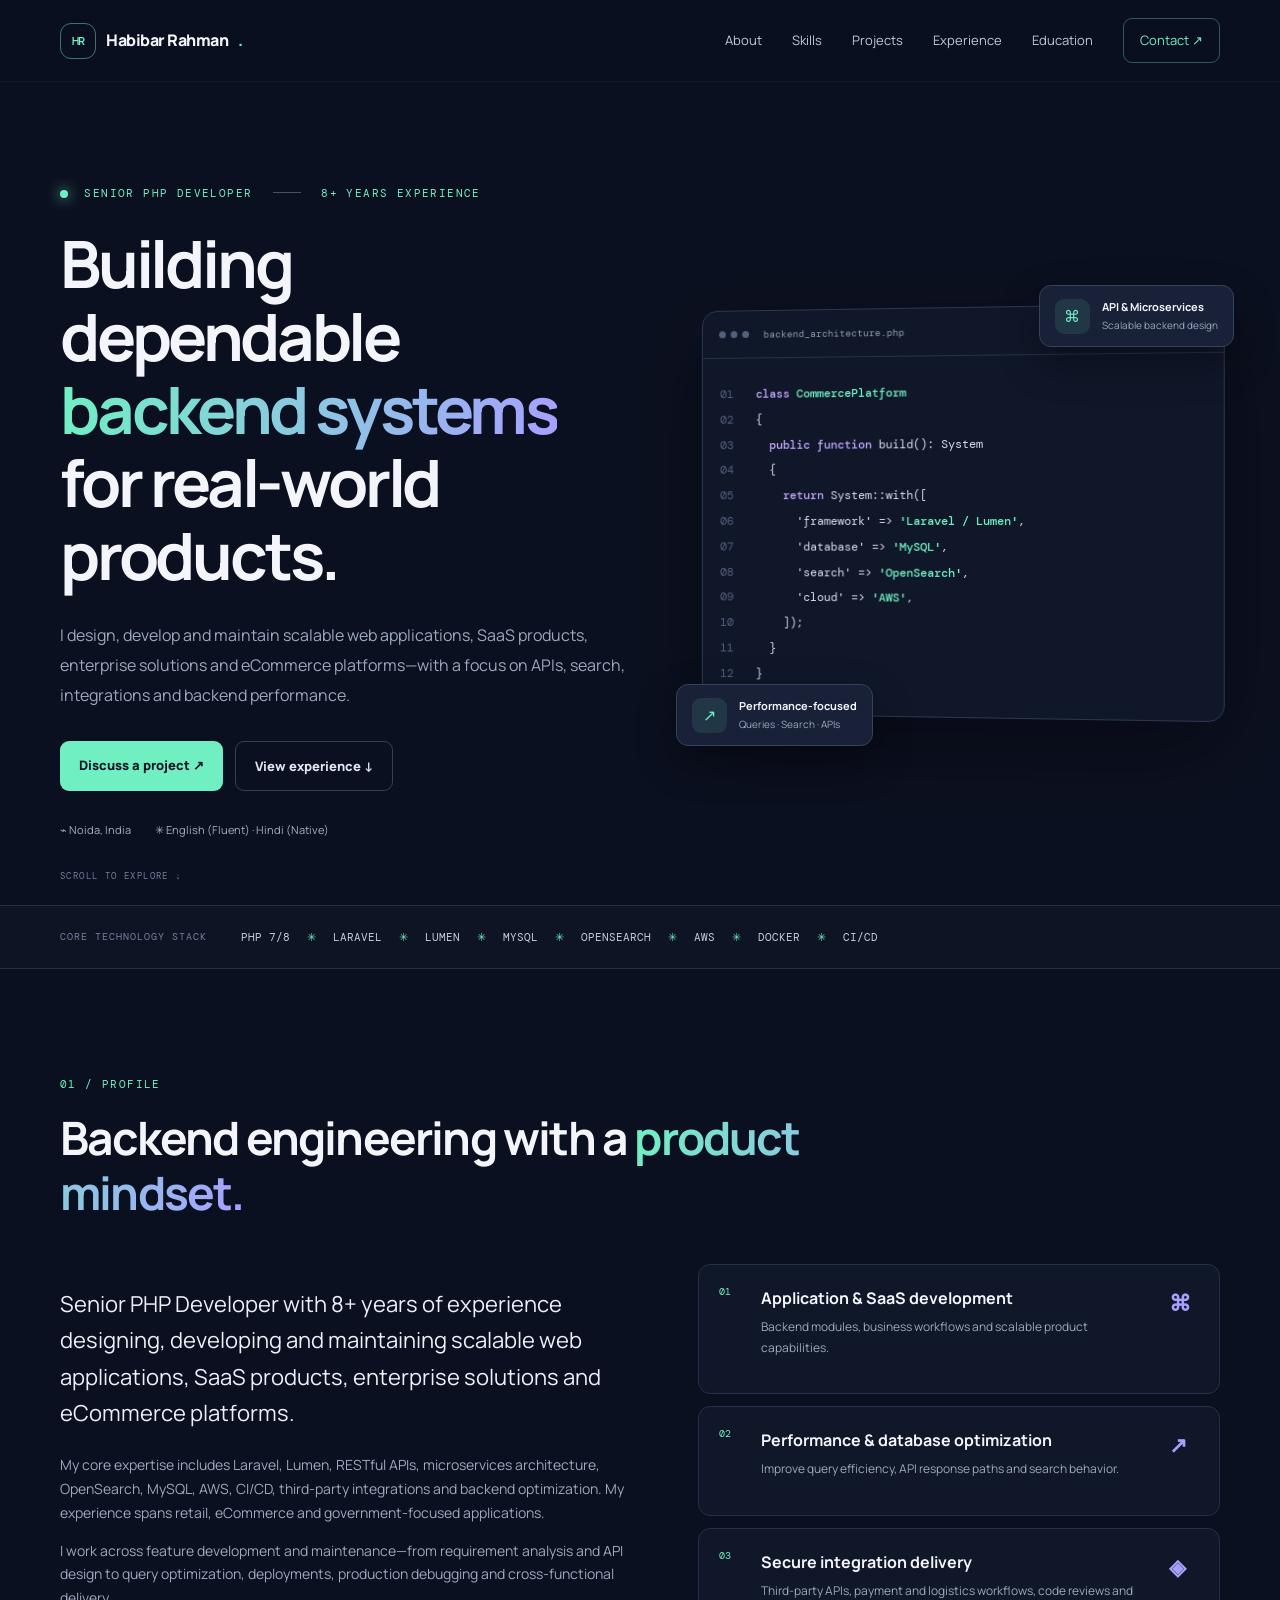
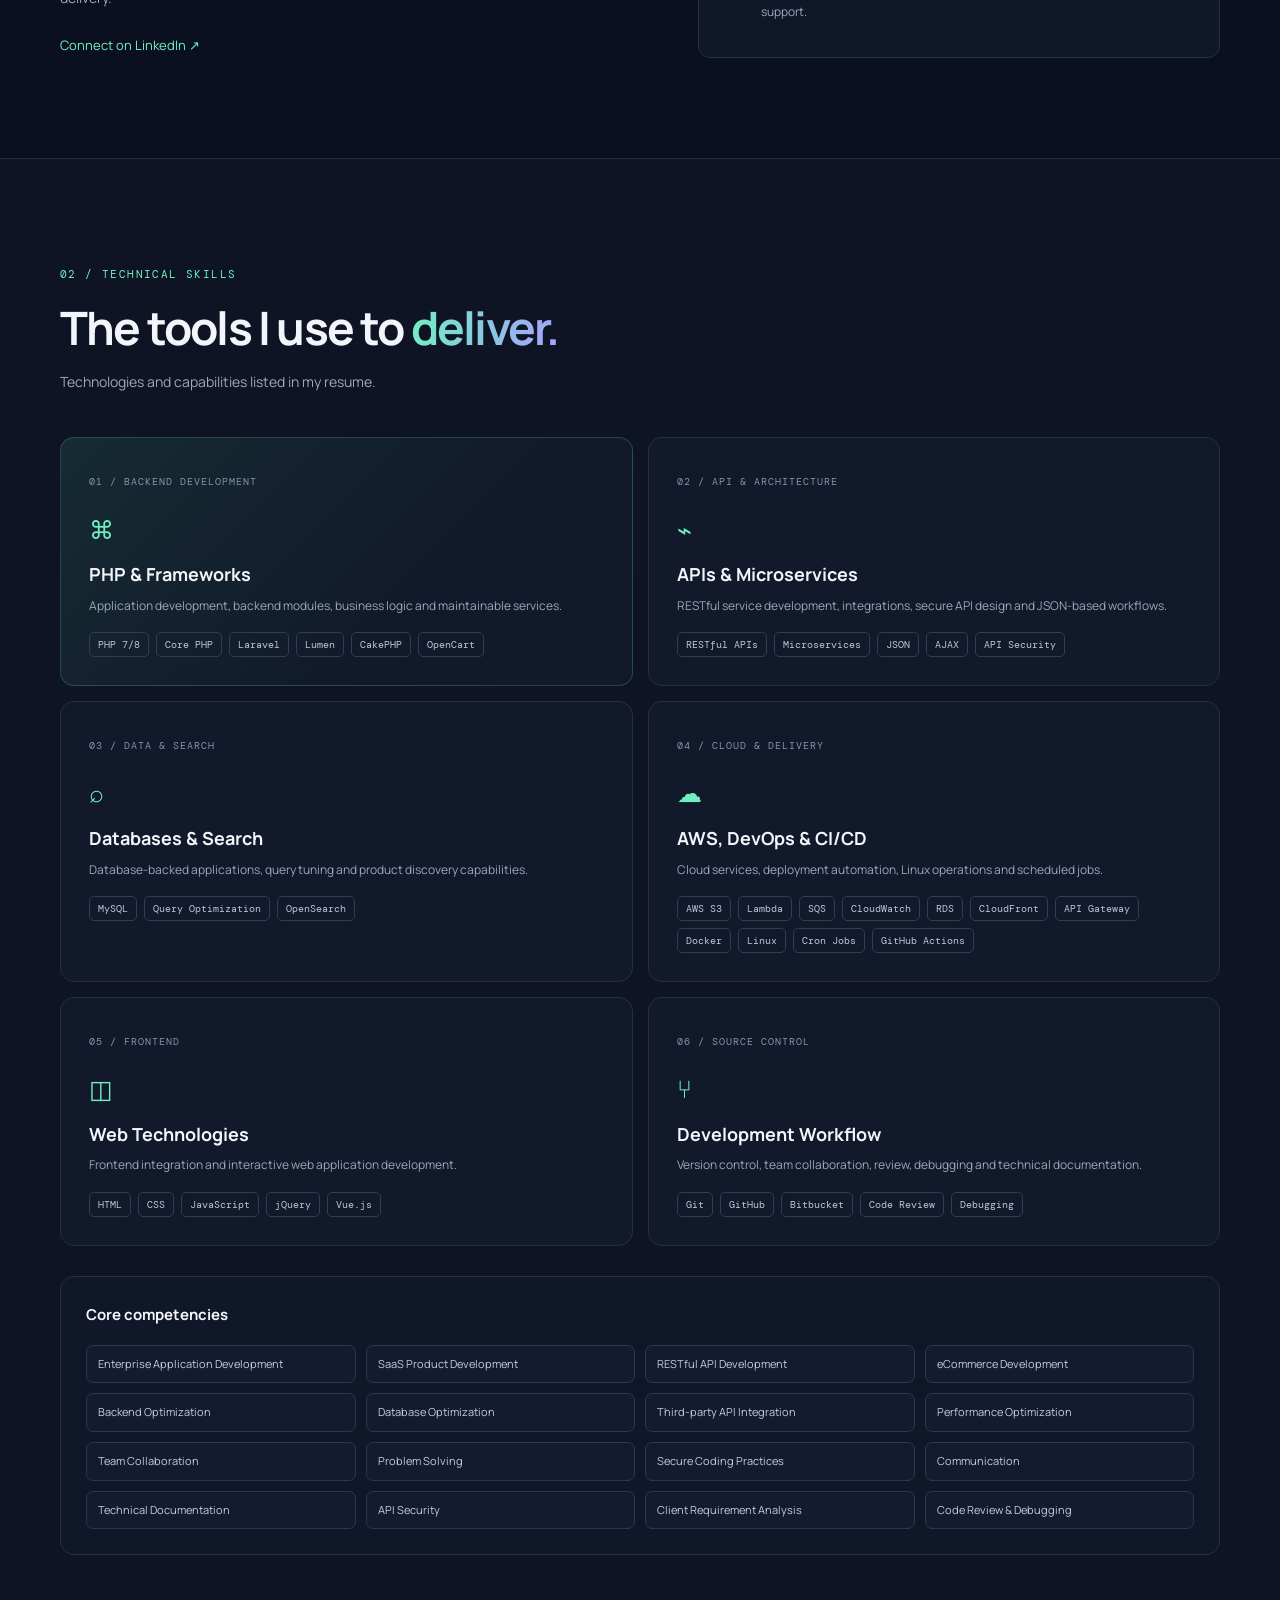
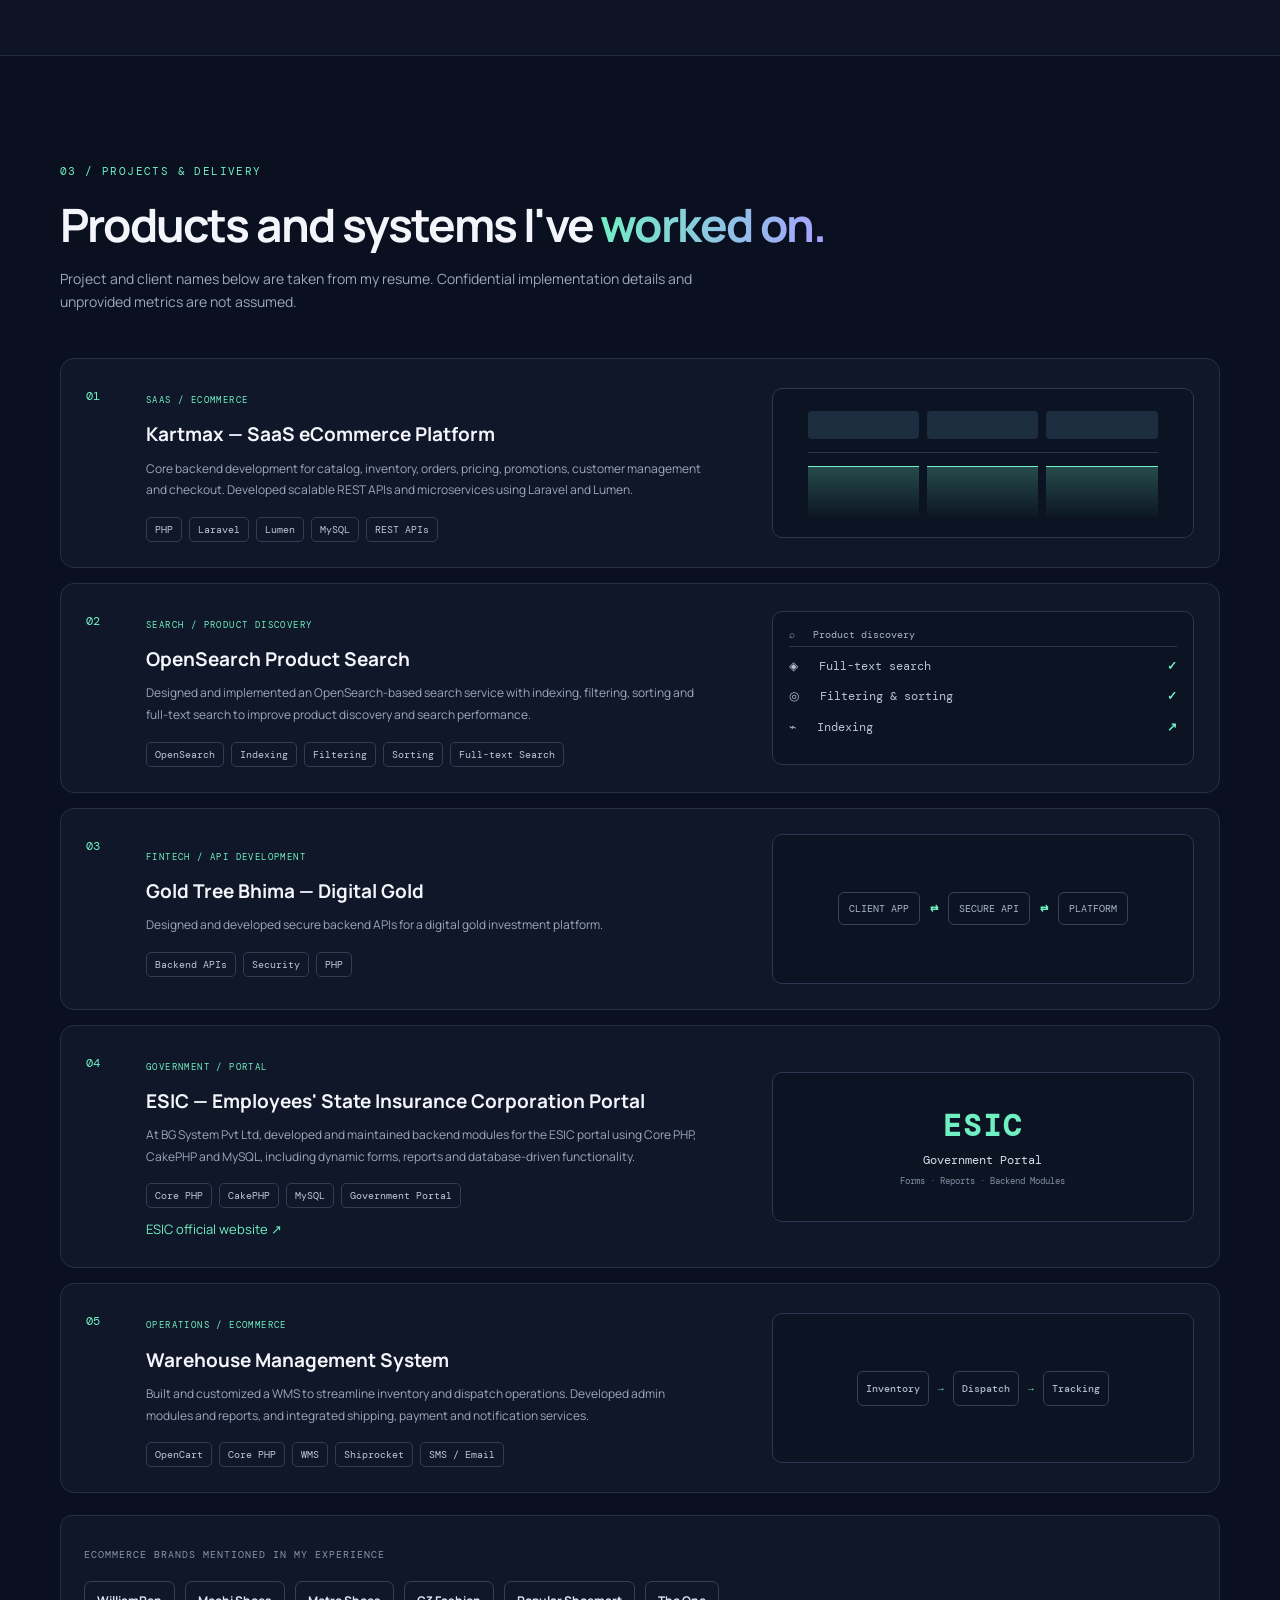
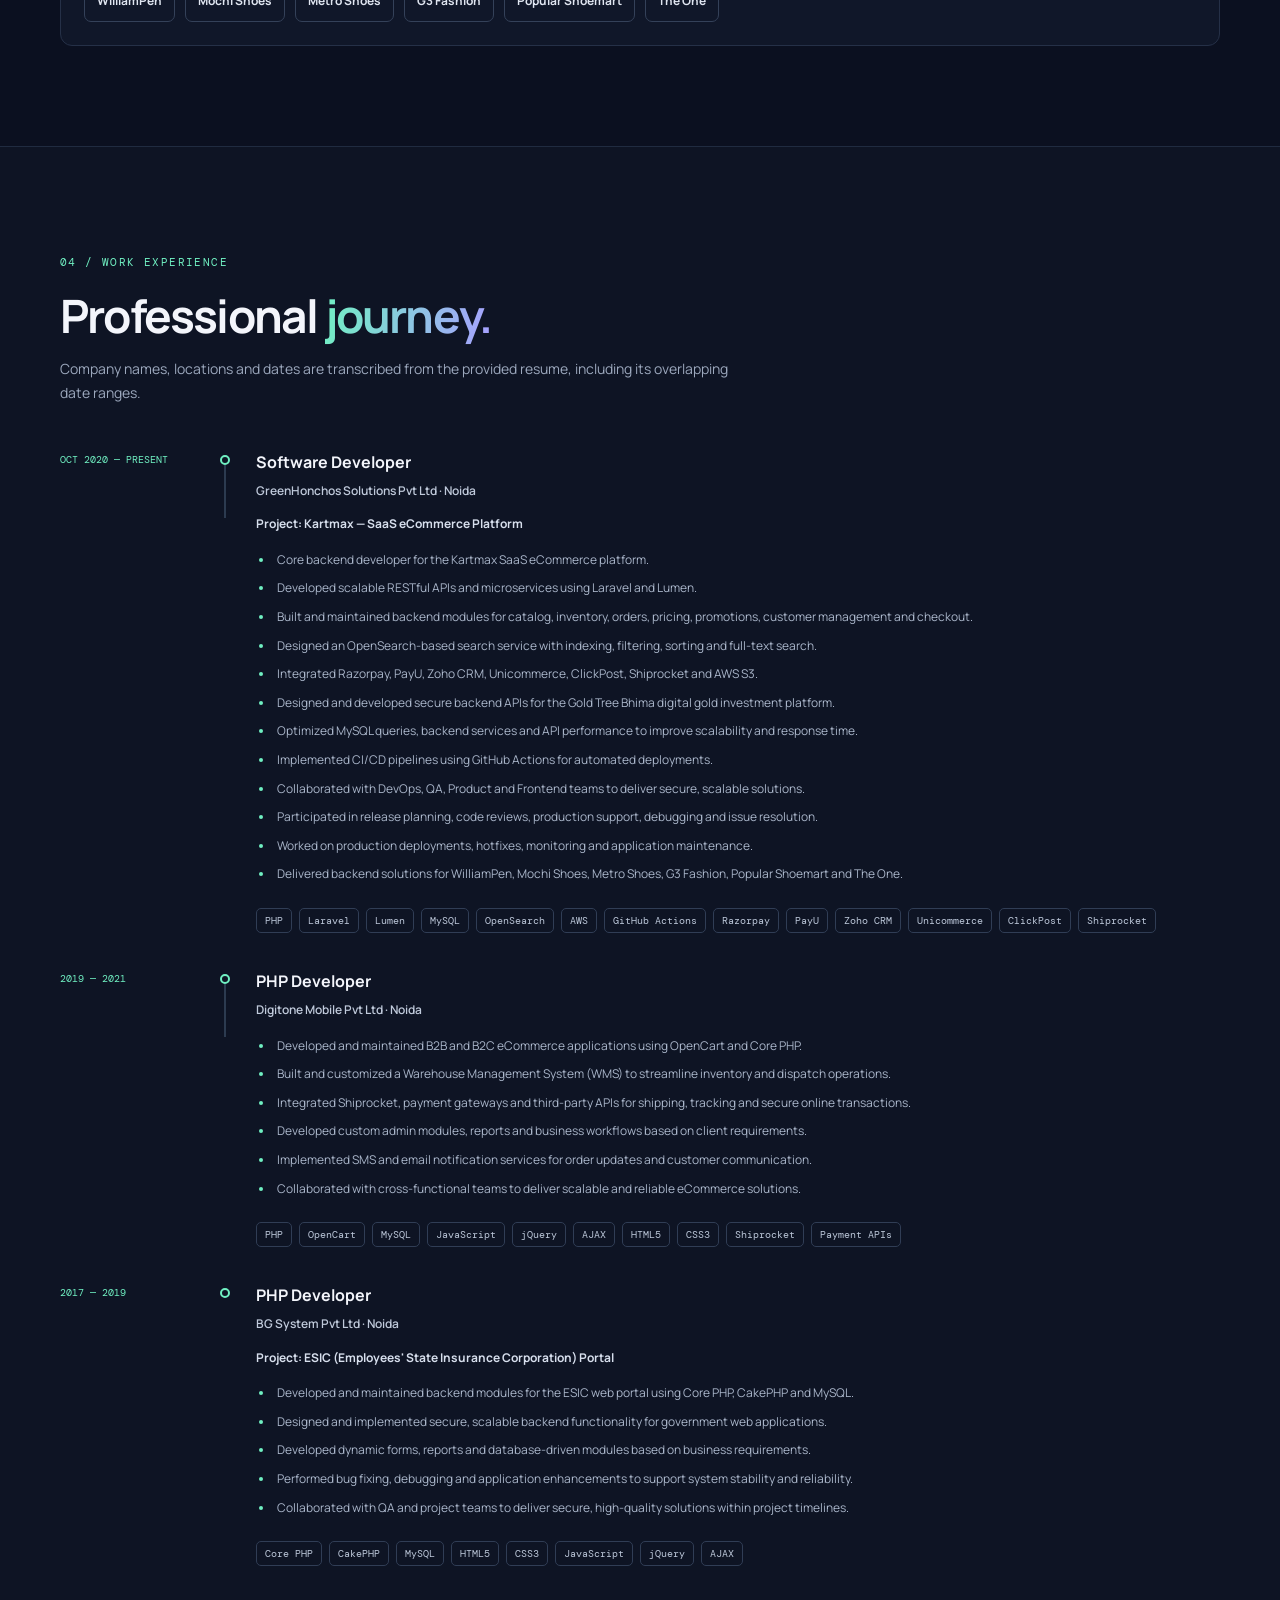
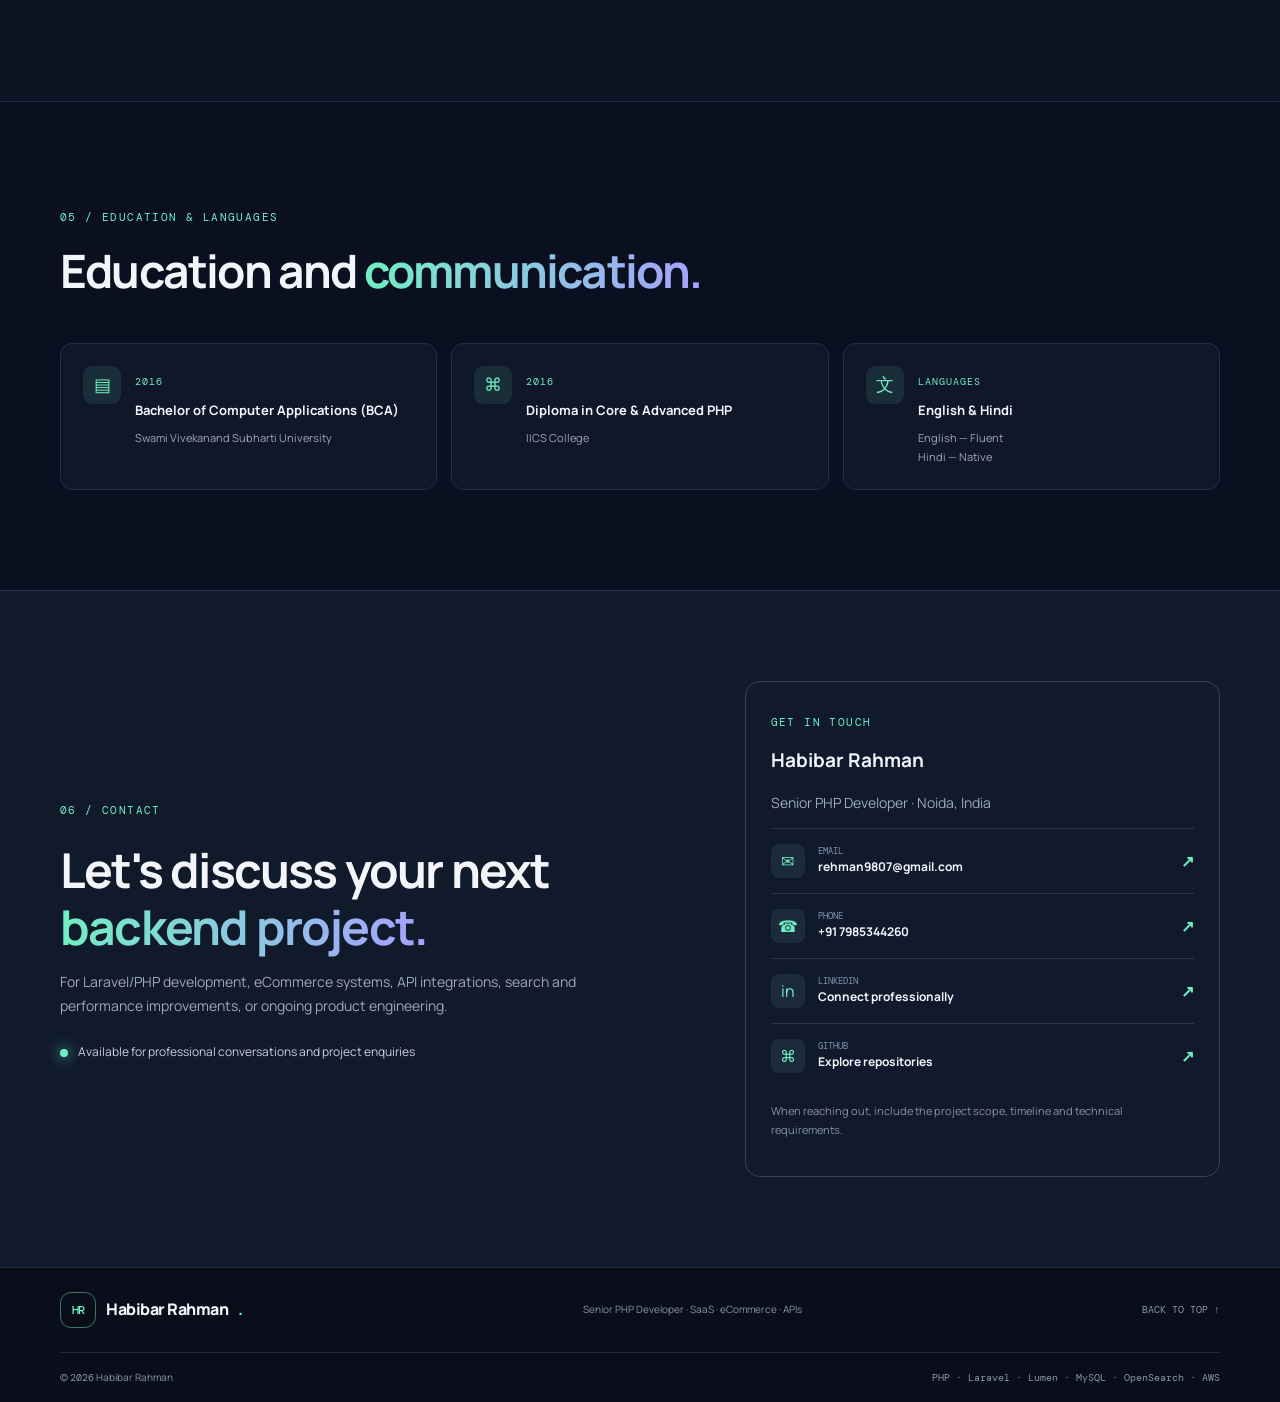
==== index.html @ 7f218bfb "Fix contact navigation anchor in portfolio" ====
<!doctype html>
<html lang="en">
<head>
  <meta charset="utf-8">
  <meta name="viewport" content="width=device-width, initial-scale=1">
  <meta name="theme-color" content="#0b1020">
  <meta name="description" content="Habibar Rahman — Senior PHP Developer with 8+ years of experience in Laravel, Lumen, SaaS, eCommerce, OpenSearch, AWS and enterprise applications.">
  <meta property="og:title" content="Habibar Rahman | Senior PHP Developer">
  <meta property="og:description" content="8+ years building SaaS, eCommerce platforms, government portals, APIs and backend systems.">
  <title>Habibar Rahman | Senior PHP Developer</title>
  <link rel="preconnect" href="https://fonts.googleapis.com">
  <link rel="preconnect" href="https://fonts.gstatic.com" crossorigin>
  <link href="https://fonts.googleapis.com/css2?family=DM+Mono:wght@400;500&family=Manrope:wght@400;500;600;700;800&display=swap" rel="stylesheet">
  <link rel="stylesheet" href="style.css">
  <script defer src="script.js"></script>
</head>
<body>
<header class="header">
  <a class="brand" href="#home"><span class="brand-icon">HR</span> Habibar Rahman<span class="accent">.</span></a>
  <button class="menu-toggle" aria-label="Toggle navigation" aria-expanded="false"><span></span><span></span></button>
  <nav class="nav" aria-label="Main navigation">
    <a href="#about">About</a><a href="#expertise">Skills</a><a href="#projects">Projects</a><a href="#experience">Experience</a><a href="#education">Education</a><a class="nav-cta" href="#contact">Contact ↗</a>
  </nav>
</header>
<main>
<section class="hero wrap" id="home">
  <div class="hero-copy">
    <div class="eyebrow"><span class="status"></span> SENIOR PHP DEVELOPER <i></i> 8+ YEARS EXPERIENCE</div>
    <h1>Building dependable <span class="gradient">backend systems</span> for real-world products.</h1>
    <p class="hero-lead">I design, develop and maintain scalable web applications, SaaS products, enterprise solutions and eCommerce platforms—with a focus on APIs, search, integrations and backend performance.</p>
    <div class="actions"><a class="button primary" href="#contact">Discuss a project ↗</a><a class="button secondary" href="#experience">View experience ↓</a></div>
    <div class="hero-meta"><span>⌁ Noida, India</span><span>✳ English (Fluent) · Hindi (Native)</span></div>
  </div>
  <div class="hero-art">
    <div class="code-window"><div class="window-head"><span class="dots"><i></i><i></i><i></i></span><span>backend_architecture.php</span><small>● PRODUCTION-MINDED</small></div>
      <div class="code"><p><em>01</em> <b>class</b> <strong>CommercePlatform</strong></p><p><em>02</em> {</p><p><em>03</em> &nbsp; <b>public function</b> build(): System</p><p><em>04</em> &nbsp; {</p><p><em>05</em> &nbsp; &nbsp; <b>return</b> System::with([</p><p><em>06</em> &nbsp; &nbsp; &nbsp; 'framework' =&gt; <strong>'Laravel / Lumen'</strong>,</p><p><em>07</em> &nbsp; &nbsp; &nbsp; 'database' =&gt; <strong>'MySQL'</strong>,</p><p><em>08</em> &nbsp; &nbsp; &nbsp; 'search' =&gt; <strong>'OpenSearch'</strong>,</p><p><em>09</em> &nbsp; &nbsp; &nbsp; 'cloud' =&gt; <strong>'AWS'</strong>,</p><p><em>10</em> &nbsp; &nbsp; ]);</p><p><em>11</em> &nbsp; }</p><p><em>12</em> }</p></div>
    </div>
    <div class="float-card float-top"><span>⌘</span><div><b>API & Microservices</b><small>Scalable backend design</small></div></div>
    <div class="float-card float-bottom"><span>↗</span><div><b>Performance-focused</b><small>Queries · Search · APIs</small></div></div>
  </div>
  <div class="scroll-note">SCROLL TO EXPLORE ↓</div>
</section>
<div class="tech-strip"><div class="wrap strip-inner"><small>CORE TECHNOLOGY STACK</small><div>PHP 7/8 <i>✳</i> LARAVEL <i>✳</i> LUMEN <i>✳</i> MYSQL <i>✳</i> OPENSEARCH <i>✳</i> AWS <i>✳</i> DOCKER <i>✳</i> CI/CD</div></div></div>

<section class="wrap section" id="about">
  <div class="section-title"><small>01 / PROFILE</small><h2>Backend engineering with a <span class="gradient">product mindset.</span></h2></div>
  <div class="about-grid">
    <div>
      <p class="large">Senior PHP Developer with 8+ years of experience designing, developing and maintaining scalable web applications, SaaS products, enterprise solutions and eCommerce platforms.</p>
      <p>My core expertise includes Laravel, Lumen, RESTful APIs, microservices architecture, OpenSearch, MySQL, AWS, CI/CD, third-party integrations and backend optimization. My experience spans retail, eCommerce and government-focused applications.</p>
      <p>I work across feature development and maintenance—from requirement analysis and API design to query optimization, deployments, production debugging and cross-functional delivery.</p>
      <a class="text-link" href="https://www.linkedin.com/in/habibar-rahman-60a43912a/" target="_blank" rel="noreferrer">Connect on LinkedIn ↗</a>
    </div>
    <div class="principles">
      <article><small>01</small><div><h3>Application & SaaS development</h3><p>Backend modules, business workflows and scalable product capabilities.</p></div><b>⌘</b></article>
      <article><small>02</small><div><h3>Performance & database optimization</h3><p>Improve query efficiency, API response paths and search behavior.</p></div><b>↗</b></article>
      <article><small>03</small><div><h3>Secure integration delivery</h3><p>Third-party APIs, payment and logistics workflows, code reviews and support.</p></div><b>◈</b></article>
    </div>
  </div>
</section>

<section class="section muted" id="expertise"><div class="wrap">
  <div class="section-title"><small>02 / TECHNICAL SKILLS</small><h2>The tools I use to <span class="gradient">deliver.</span></h2><p>Technologies and capabilities listed in my resume.</p></div>
  <div class="cards">
    <article class="skill-card featured"><small>01 / BACKEND DEVELOPMENT</small><div class="card-icon">⌘</div><h3>PHP & Frameworks</h3><p>Application development, backend modules, business logic and maintainable services.</p><div class="tags"><span>PHP 7/8</span><span>Core PHP</span><span>Laravel</span><span>Lumen</span><span>CakePHP</span><span>OpenCart</span></div></article>
    <article class="skill-card"><small>02 / API & ARCHITECTURE</small><div class="card-icon">⌁</div><h3>APIs & Microservices</h3><p>RESTful service development, integrations, secure API design and JSON-based workflows.</p><div class="tags"><span>RESTful APIs</span><span>Microservices</span><span>JSON</span><span>AJAX</span><span>API Security</span></div></article>
    <article class="skill-card"><small>03 / DATA & SEARCH</small><div class="card-icon">⌕</div><h3>Databases & Search</h3><p>Database-backed applications, query tuning and product discovery capabilities.</p><div class="tags"><span>MySQL</span><span>Query Optimization</span><span>OpenSearch</span></div></article>
    <article class="skill-card"><small>04 / CLOUD & DELIVERY</small><div class="card-icon">☁</div><h3>AWS, DevOps & CI/CD</h3><p>Cloud services, deployment automation, Linux operations and scheduled jobs.</p><div class="tags"><span>AWS S3</span><span>Lambda</span><span>SQS</span><span>CloudWatch</span><span>RDS</span><span>CloudFront</span><span>API Gateway</span><span>Docker</span><span>Linux</span><span>Cron Jobs</span><span>GitHub Actions</span></div></article>
    <article class="skill-card"><small>05 / FRONTEND</small><div class="card-icon">◫</div><h3>Web Technologies</h3><p>Frontend integration and interactive web application development.</p><div class="tags"><span>HTML</span><span>CSS</span><span>JavaScript</span><span>jQuery</span><span>Vue.js</span></div></article>
    <article class="skill-card"><small>06 / SOURCE CONTROL</small><div class="card-icon">⑂</div><h3>Development Workflow</h3><p>Version control, team collaboration, review, debugging and technical documentation.</p><div class="tags"><span>Git</span><span>GitHub</span><span>Bitbucket</span><span>Code Review</span><span>Debugging</span></div></article>
  </div>
  <div class="competency-block"><h3>Core competencies</h3><div class="competency-grid"><span>Enterprise Application Development</span><span>SaaS Product Development</span><span>RESTful API Development</span><span>eCommerce Development</span><span>Backend Optimization</span><span>Database Optimization</span><span>Third-party API Integration</span><span>Performance Optimization</span><span>Team Collaboration</span><span>Problem Solving</span><span>Secure Coding Practices</span><span>Communication</span><span>Technical Documentation</span><span>API Security</span><span>Client Requirement Analysis</span><span>Code Review & Debugging</span></div></div>
</div></section>

<section class="wrap section" id="projects">
  <div class="section-title"><small>03 / PROJECTS & DELIVERY</small><h2>Products and systems I've <span class="gradient">worked on.</span></h2><p>Project and client names below are taken from my resume. Confidential implementation details and unprovided metrics are not assumed.</p></div>
  <div class="work-list">
    <article><span class="work-no">01</span><div><small>SAAS / ECOMMERCE</small><h3>Kartmax — SaaS eCommerce Platform</h3><p>Core backend development for catalog, inventory, orders, pricing, promotions, customer management and checkout. Developed scalable REST APIs and microservices using Laravel and Lumen.</p><div class="tags"><span>PHP</span><span>Laravel</span><span>Lumen</span><span>MySQL</span><span>REST APIs</span></div></div><div class="work-art commerce"><div class="dash"><div></div><div></div><div></div><hr><span></span><span></span><span></span></div></div></article>
    <article><span class="work-no">02</span><div><small>SEARCH / PRODUCT DISCOVERY</small><h3>OpenSearch Product Search</h3><p>Designed and implemented an OpenSearch-based search service with indexing, filtering, sorting and full-text search to improve product discovery and search performance.</p><div class="tags"><span>OpenSearch</span><span>Indexing</span><span>Filtering</span><span>Sorting</span><span>Full-text Search</span></div></div><div class="work-art search-art"><div>⌕ &nbsp; Product discovery<hr><p>◈ &nbsp; Full-text search <b>✓</b></p><p>◎ &nbsp; Filtering & sorting <b>✓</b></p><p>⌁ &nbsp; Indexing <b>↗</b></p></div></div></article>
    <article><span class="work-no">03</span><div><small>FINTECH / API DEVELOPMENT</small><h3>Gold Tree Bhima — Digital Gold</h3><p>Designed and developed secure backend APIs for a digital gold investment platform.</p><div class="tags"><span>Backend APIs</span><span>Security</span><span>PHP</span></div></div><div class="work-art api-art"><span>CLIENT APP</span><b>⇄</b><span>SECURE API</span><b>⇄</b><span>PLATFORM</span></div></article>
    <article><span class="work-no">04</span><div><small>GOVERNMENT / PORTAL</small><h3>ESIC — Employees' State Insurance Corporation Portal</h3><p>At BG System Pvt Ltd, developed and maintained backend modules for the ESIC portal using Core PHP, CakePHP and MySQL, including dynamic forms, reports and database-driven functionality.</p><div class="tags"><span>Core PHP</span><span>CakePHP</span><span>MySQL</span><span>Government Portal</span></div><a class="text-link" href="https://esic.gov.in/" target="_blank" rel="noreferrer">ESIC official website ↗</a></div><div class="work-art government-art"><div><b>ESIC</b><span>Government Portal</span><i>Forms · Reports · Backend Modules</i></div></div></article>
    <article><span class="work-no">05</span><div><small>OPERATIONS / ECOMMERCE</small><h3>Warehouse Management System</h3><p>Built and customized a WMS to streamline inventory and dispatch operations. Developed admin modules and reports, and integrated shipping, payment and notification services.</p><div class="tags"><span>OpenCart</span><span>Core PHP</span><span>WMS</span><span>Shiprocket</span><span>SMS / Email</span></div></div><div class="work-art wms-art"><div><b>Inventory</b><span>→</span><b>Dispatch</b><span>→</span><b>Tracking</b></div></div></article>
  </div>
  <div class="brands-panel"><small>ECOMMERCE BRANDS MENTIONED IN MY EXPERIENCE</small><div class="brand-list"><span>WilliamPen</span><span>Mochi Shoes</span><span>Metro Shoes</span><span>G3 Fashion</span><span>Popular Shoemart</span><span>The One</span></div></div>
</section>

<section class="muted" id="experience"><div class="wrap section">
  <div class="section-title"><small>04 / WORK EXPERIENCE</small><h2>Professional <span class="gradient">journey.</span></h2><p>Company names, locations and dates are transcribed from the provided resume, including its overlapping date ranges.</p></div>
  <div class="timeline">
    <article><time>OCT 2020 — PRESENT</time><span class="timeline-dot"></span><div><h3>Software Developer</h3><h4>GreenHonchos Solutions Pvt Ltd · Noida</h4><p class="project-label">Project: Kartmax — SaaS eCommerce Platform</p><ul class="detail-list">
      <li>Core backend developer for the Kartmax SaaS eCommerce platform.</li>
      <li>Developed scalable RESTful APIs and microservices using Laravel and Lumen.</li>
      <li>Built and maintained backend modules for catalog, inventory, orders, pricing, promotions, customer management and checkout.</li>
      <li>Designed an OpenSearch-based search service with indexing, filtering, sorting and full-text search.</li>
      <li>Integrated Razorpay, PayU, Zoho CRM, Unicommerce, ClickPost, Shiprocket and AWS S3.</li>
      <li>Designed and developed secure backend APIs for the Gold Tree Bhima digital gold investment platform.</li>
      <li>Optimized MySQL queries, backend services and API performance to improve scalability and response time.</li>
      <li>Implemented CI/CD pipelines using GitHub Actions for automated deployments.</li>
      <li>Collaborated with DevOps, QA, Product and Frontend teams to deliver secure, scalable solutions.</li>
      <li>Participated in release planning, code reviews, production support, debugging and issue resolution.</li>
      <li>Worked on production deployments, hotfixes, monitoring and application maintenance.</li>
      <li>Delivered backend solutions for WilliamPen, Mochi Shoes, Metro Shoes, G3 Fashion, Popular Shoemart and The One.</li>
    </ul><div class="tags"><span>PHP</span><span>Laravel</span><span>Lumen</span><span>MySQL</span><span>OpenSearch</span><span>AWS</span><span>GitHub Actions</span><span>Razorpay</span><span>PayU</span><span>Zoho CRM</span><span>Unicommerce</span><span>ClickPost</span><span>Shiprocket</span></div></div></article>
    <article><time>2019 — 2021</time><span class="timeline-dot"></span><div><h3>PHP Developer</h3><h4>Digitone Mobile Pvt Ltd · Noida</h4><ul class="detail-list">
      <li>Developed and maintained B2B and B2C eCommerce applications using OpenCart and Core PHP.</li>
      <li>Built and customized a Warehouse Management System (WMS) to streamline inventory and dispatch operations.</li>
      <li>Integrated Shiprocket, payment gateways and third-party APIs for shipping, tracking and secure online transactions.</li>
      <li>Developed custom admin modules, reports and business workflows based on client requirements.</li>
      <li>Implemented SMS and email notification services for order updates and customer communication.</li>
      <li>Collaborated with cross-functional teams to deliver scalable and reliable eCommerce solutions.</li>
    </ul><div class="tags"><span>PHP</span><span>OpenCart</span><span>MySQL</span><span>JavaScript</span><span>jQuery</span><span>AJAX</span><span>HTML5</span><span>CSS3</span><span>Shiprocket</span><span>Payment APIs</span></div></div></article>
    <article><time>2017 — 2019</time><span class="timeline-dot"></span><div><h3>PHP Developer</h3><h4>BG System Pvt Ltd · Noida</h4><p class="project-label">Project: ESIC (Employees' State Insurance Corporation) Portal</p><ul class="detail-list">
      <li>Developed and maintained backend modules for the ESIC web portal using Core PHP, CakePHP and MySQL.</li>
      <li>Designed and implemented secure, scalable backend functionality for government web applications.</li>
      <li>Developed dynamic forms, reports and database-driven modules based on business requirements.</li>
      <li>Performed bug fixing, debugging and application enhancements to support system stability and reliability.</li>
      <li>Collaborated with QA and project teams to deliver secure, high-quality solutions within project timelines.</li>
    </ul><div class="tags"><span>Core PHP</span><span>CakePHP</span><span>MySQL</span><span>HTML5</span><span>CSS3</span><span>JavaScript</span><span>jQuery</span><span>AJAX</span></div></div></article>
  </div>
</div></section>

<section class="wrap section" id="education">
  <div class="section-title"><small>05 / EDUCATION & LANGUAGES</small><h2>Education and <span class="gradient">communication.</span></h2></div>
  <div class="education-grid">
    <div class="education-card"><div class="edu-icon">▤</div><div><small>2016</small><h3>Bachelor of Computer Applications (BCA)</h3><p>Swami Vivekanand Subharti University</p></div></div>
    <div class="education-card"><div class="edu-icon">⌘</div><div><small>2016</small><h3>Diploma in Core & Advanced PHP</h3><p>IICS College</p></div></div>
    <div class="education-card languages-card"><div class="edu-icon">文</div><div><small>LANGUAGES</small><h3>English & Hindi</h3><p>English — Fluent<br>Hindi — Native</p></div></div>
  </div>
</section>

<section class="contact" id="contact"><div class="wrap contact-grid"><div><small>06 / CONTACT</small><h2>Let's discuss your next <span class="gradient">backend project.</span></h2><p>For Laravel/PHP development, eCommerce systems, API integrations, search and performance improvements, or ongoing product engineering.</p><div class="availability"><span class="status"></span> Available for professional conversations and project enquiries</div></div>
  <div class="contact-card"><small>GET IN TOUCH</small><h3>Habibar Rahman</h3><p>Senior PHP Developer · Noida, India</p>
    <a href="mailto:rehman9807@gmail.com?subject=Project%20Enquiry"><span>✉</span><div><small>EMAIL</small><b>rehman9807@gmail.com</b></div><strong>↗</strong></a>
    <a href="tel:+917985344260"><span>☎</span><div><small>PHONE</small><b>+91 7985344260</b></div><strong>↗</strong></a>
    <a href="https://www.linkedin.com/in/habibar-rahman-60a43912a/" target="_blank" rel="noreferrer"><span>in</span><div><small>LINKEDIN</small><b>Connect professionally</b></div><strong>↗</strong></a>
    <a href="https://github.com/Habibar-Rahman" target="_blank" rel="noreferrer"><span>⌘</span><div><small>GITHUB</small><b>Explore repositories</b></div><strong>↗</strong></a>
    <p class="note">When reaching out, include the project scope, timeline and technical requirements.</p>
  </div>
</div></section>
</main>
<footer><div class="wrap footer-top"><a class="brand" href="#home"><span class="brand-icon">HR</span> Habibar Rahman<span class="accent">.</span></a><span>Senior PHP Developer · SaaS · eCommerce · APIs</span><a href="#home">BACK TO TOP ↑</a></div><div class="wrap footer-bottom"><span>© <span id="year"></span> Habibar Rahman</span><span>PHP · Laravel · Lumen · MySQL · OpenSearch · AWS</span></div></footer>
</body></html>
---- style.css ----
:root{--bg:#0b1020;--panel:#11182a;--panel2:#151e32;--text:#f3f5fb;--muted:#9ca8bd;--line:#253047;--mint:#70f0c2;--violet:#a7a0ff;--mono:"DM Mono",monospace;--sans:"Manrope",sans-serif}*{box-sizing:border-box}html{scroll-behavior:smooth;scroll-padding-top:90px}body{margin:0;background:var(--bg);color:var(--text);font-family:var(--sans);line-height:1.7}a{color:inherit;text-decoration:none}.wrap{width:min(1160px,calc(100% - 48px));margin:auto}.header{height:82px;padding:0 max(24px,calc((100vw - 1160px)/2));display:flex;align-items:center;justify-content:space-between;border-bottom:1px solid #ffffff0b;background:#0b1020ed;backdrop-filter:blur(16px);position:sticky;top:0;z-index:20}.brand{display:flex;align-items:center;gap:10px;font-weight:800;letter-spacing:-.5px}.brand-icon{display:grid;place-items:center;width:36px;height:36px;border:1px solid #70f0c277;border-radius:11px;color:var(--mint);font:500 12px var(--mono)}.accent{color:var(--mint)}.nav{display:flex;align-items:center;gap:30px;color:#c1c8d6;font-size:13px}.nav a:hover,.text-link:hover{color:var(--mint)}.nav .nav-cta{border:1px solid #70f0c255;padding:10px 16px;border-radius:9px;color:var(--mint)}.menu-toggle{display:none}.hero{min-height:680px;padding-top:104px;padding-bottom:65px;display:grid;grid-template-columns:1.05fr .95fr;align-items:center;gap:56px;position:relative}.eyebrow,.section-title>small,.work-list article>div>small,.contact>div>div>small{font:11px var(--mono);letter-spacing:1.4px;color:var(--mint)}.status{display:inline-block;width:8px;height:8px;background:var(--mint);border-radius:50%;box-shadow:0 0 14px #70f0c2;vertical-align:middle;margin-right:8px}.eyebrow i{display:inline-block;width:28px;height:1px;background:#45516a;margin:0 12px 4px}.hero h1{font-size:clamp(40px,5.1vw,67px);letter-spacing:-3.2px;line-height:1.12;margin:27px 0}.gradient{background:linear-gradient(100deg,var(--mint),var(--violet));color:transparent;background-clip:text;-webkit-background-clip:text}.hero-lead{color:var(--muted);max-width:570px;font-size:16px;line-height:1.9}.actions{display:flex;gap:12px;flex-wrap:wrap;margin:30px 0}.button{padding:13px 19px;border-radius:9px;font-size:13px;font-weight:800;transition:transform .2s}.button:hover{transform:translateY(-2px)}.primary{background:var(--mint);color:#0b1420}.secondary{border:1px solid #344057;color:#e0e5ef}.hero-meta{display:flex;gap:24px;flex-wrap:wrap;color:#a4afc2;font-size:11px}.hero-art{position:relative;padding:20px 0}.code-window{background:#101729;border:1px solid #2c3850;border-radius:16px;box-shadow:0 28px 90px #0006;overflow:hidden;transform:perspective(900px) rotateY(-4deg)}.window-head{height:48px;border-bottom:1px solid #263148;display:flex;align-items:center;gap:15px;padding:0 17px;color:#8d9ab0;font:10px var(--mono)}.window-head small{margin-left:auto;color:var(--mint);font-size:9px}.dots{display:flex;gap:5px}.dots i{width:7px;height:7px;background:#53627c;border-radius:50%}.code{padding:24px 18px 27px;font:clamp(10px,1.05vw,12px)/2.15 var(--mono);color:#d8deed;white-space:nowrap}.code p{margin:0}.code em{font-style:normal;color:#52617d;display:inline-block;width:30px}.code b{color:#c2a6ff;font-weight:500}.code strong{color:var(--mint);font-weight:500}.float-card{position:absolute;display:flex;gap:12px;align-items:center;background:#182137;border:1px solid #35425c;border-radius:12px;padding:12px 15px;box-shadow:0 16px 40px #0005}.float-card>span{display:grid;place-items:center;width:35px;height:35px;background:#70f0c21a;color:var(--mint);border-radius:9px}.float-card b,.float-card small{display:block}.float-card b{font-size:11px}.float-card small{color:var(--muted);font-size:10px}.float-top{top:-2px;right:-14px}.float-bottom{bottom:-8px;left:-20px}.scroll-note{position:absolute;bottom:23px;left:0;font:9px var(--mono);letter-spacing:1.4px;color:#718099}.tech-strip{border-block:1px solid #253047;background:#0e1424}.strip-inner{padding:24px 0;display:flex;align-items:center;gap:34px}.strip-inner>small{white-space:nowrap;font:10px var(--mono);color:#74819a;letter-spacing:1px}.strip-inner>div{display:flex;gap:17px;align-items:center;flex-wrap:wrap;font:11px var(--mono);color:#c5cde0}.strip-inner i{font-style:normal;color:var(--mint)}.section{padding-top:100px;padding-bottom:100px}.section-title{max-width:790px;margin-bottom:44px}.section-title h2,.contact h2{font-size:clamp(30px,4vw,46px);letter-spacing:-1.8px;line-height:1.2;margin:14px 0}.section-title>p{color:var(--muted);font-size:14px;max-width:680px}.about-grid{display:grid;grid-template-columns:1fr .92fr;gap:70px}.about-grid p{color:var(--muted);font-size:14px}.about-grid .large{font-size:22px;color:#edf0f8;line-height:1.65}.text-link{display:inline-block;margin-top:10px;color:var(--mint);font-size:13px}.principles{display:grid;gap:12px}.principles article{display:grid;grid-template-columns:28px 1fr 30px;gap:14px;align-items:start;padding:20px;border:1px solid var(--line);border-radius:12px;background:#101729}.principles article>small{font:10px var(--mono);color:var(--mint)}.principles h3,.skill-card h3,.work-list h3,.timeline h3{font-size:16px;margin:0 0 5px}.principles p,.skill-card p,.work-list p,.timeline p{color:var(--muted);font-size:12px;margin:0}.principles article>b{color:var(--violet);font-size:22px}.muted{background:#0e1424;border-block:1px solid #202b40}.cards{display:grid;grid-template-columns:repeat(2,1fr);gap:15px}.skill-card{position:relative;padding:28px;border:1px solid var(--line);border-radius:14px;background:#11192b;min-height:245px}.skill-card.featured{background:linear-gradient(135deg,#162b32,#11192b 65%);border-color:#70f0c233}.skill-card>small{font:10px var(--mono);letter-spacing:1px;color:#8493ad}.card-icon{font-size:25px;color:var(--mint);margin:15px 0 8px}.skill-card h3{font-size:18px}.skill-card p{max-width:490px;line-height:1.8}.tags{display:flex;gap:7px;flex-wrap:wrap;margin-top:16px}.tags span{font:10px var(--mono);padding:5px 8px;color:#bdc8da;border:1px solid #303d55;border-radius:5px}.work-list{display:grid;gap:15px}.work-list article{display:grid;grid-template-columns:38px 1fr .7fr;gap:22px;align-items:center;padding:25px;border:1px solid var(--line);border-radius:14px;background:#101729}.work-no{align-self:start;font:12px var(--mono);color:var(--mint);padding-top:4px}.work-list article>div>small{font-size:9px}.work-list h3{font-size:19px;margin:7px 0}.work-list p{line-height:1.8;max-width:560px}.work-art{min-height:150px;border:1px solid #2b3850;background:#0c1322;border-radius:10px;display:flex;align-items:center;justify-content:center;padding:16px;color:#aab7cc;font:10px var(--mono)}.dash{width:90%;display:grid;grid-template-columns:repeat(3,1fr);gap:8px}.dash div{height:28px;background:#1d2d40;border-radius:4px}.dash hr{grid-column:1/4;width:100%;border:0;border-top:1px solid #29374d}.dash span{height:50px;background:linear-gradient(180deg,#70f0c240,#70f0c205);border-top:1px solid #70f0c2}.search-art>div{width:100%}.search-art hr{border:0;border-top:1px solid #29374d}.search-art p{margin:9px 0;color:#b6c3d7}.search-art b{float:right;color:var(--mint)}.api-art{gap:10px;flex-wrap:wrap}.api-art span{border:1px solid #34435a;padding:9px 10px;border-radius:6px}.api-art b{color:var(--mint)}.timeline{display:grid;gap:0}.timeline article{display:grid;grid-template-columns:140px 16px 1fr;gap:20px;padding-bottom:35px}.timeline article>time{font:10px var(--mono);color:var(--mint);padding-top:4px}.timeline-dot{width:10px;height:10px;border:2px solid var(--mint);border-radius:50%;margin-top:6px;position:relative}.timeline-dot:after{content:"";position:absolute;top:8px;left:2px;width:2px;height:calc(100% + 47px);background:#2c3b50}.timeline article:last-child .timeline-dot:after{display:none}.timeline h4{font-size:12px;color:#c0cadb;font-weight:600;margin:0 0 12px}.timeline p{line-height:1.8}.note{font-size:11px!important;color:#8391a8!important;margin-top:14px!important}.toolkit{display:grid;grid-template-columns:repeat(2,1fr);gap:14px}.toolkit>div{border:1px solid var(--line);border-radius:12px;padding:22px;background:#101729}.toolkit h3{font-size:13px;margin:0 0 8px}.toolkit p{font-size:12px;color:var(--muted);margin:0;line-height:2}.contact{background:linear-gradient(120deg,#101a2b,#121b2c);border-top:1px solid #28344a;padding:90px 0}.contact-grid{display:grid;grid-template-columns:1fr .78fr;gap:75px;align-items:center}.contact h2{font-size:clamp(32px,4vw,48px);margin-top:18px}.contact-grid>div>p{color:var(--muted);font-size:14px;max-width:520px}.availability{margin-top:25px;color:#c6d1e2;font-size:12px}.contact-card{border:1px solid #34425a;border-radius:15px;background:#111a2c;padding:25px}.contact-card>small{font:10px var(--mono);letter-spacing:1px;color:var(--mint)}.contact-card h3{margin:10px 0 0;font-size:19px}.contact-card>p{font-size:12px;color:var(--muted)}.contact-card>a{display:flex;gap:13px;align-items:center;border-top:1px solid #29364d;padding:15px 0}.contact-card>a>span{width:34px;height:34px;border-radius:8px;background:#1c2b3c;display:grid;place-items:center;color:var(--mint)}.contact-card>a div{flex:1}.contact-card>a small,.contact-card>a b{display:block}.contact-card>a small{font:9px var(--mono);color:#8493ab}.contact-card>a b{font-size:12px}.contact-card>a strong{color:var(--mint)}footer{background:#090e1a;border-top:1px solid #222d42}.footer-top,.footer-bottom{display:flex;align-items:center;justify-content:space-between;gap:20px;padding:24px 0}.footer-top>span,.footer-top>a:last-child,.footer-bottom{font-size:10px;color:#8996ac}.footer-top>a:last-child{font-family:var(--mono)}.footer-bottom{border-top:1px solid #202a3c;padding:16px 0}.footer-bottom span:last-child{font-family:var(--mono)}@media(max-width:850px){.header{height:70px}.menu-toggle{display:flex;flex-direction:column;gap:5px;background:none;border:1px solid #344057;border-radius:7px;padding:10px}.menu-toggle span{display:block;width:17px;height:2px;background:var(--text)}.nav{display:none;position:absolute;top:69px;left:0;right:0;padding:20px 24px;background:#0d1424;border-bottom:1px solid var(--line);flex-direction:column;align-items:stretch;gap:18px}.nav.open{display:flex}.nav .nav-cta{text-align:center}.hero{grid-template-columns:1fr;gap:35px;padding-top:70px;min-height:0}.hero-copy{max-width:700px}.hero-art{max-width:620px;width:90%;margin:0 auto 25px}.scroll-note{display:none}.strip-inner{align-items:flex-start;flex-direction:column;gap:12px}.about-grid,.contact-grid{grid-template-columns:1fr;gap:35px}.work-list article{grid-template-columns:28px 1fr}.work-art{grid-column:2;min-height:120px}.contact-grid{gap:28px}.section{padding-top:75px;padding-bottom:75px}}@media(max-width:560px){.wrap{width:calc(100% - 34px)}.header{padding:0 17px}.brand{font-size:13px}.hero{padding-top:55px}.hero h1{font-size:42px;letter-spacing:-2px}.eyebrow{font-size:9px;letter-spacing:.7px}.hero-lead{font-size:14px}.hero-meta{gap:10px;flex-direction:column}.hero-art{width:100%;padding:12px 0}.code{font-size:9px;padding:15px 9px}.window-head{padding:0 10px;gap:8px;font-size:8px}.float-card{padding:8px 10px}.float-card>span{width:28px;height:28px}.float-top{right:-8px}.float-bottom{left:-8px}.strip-inner>div{font-size:9px;gap:9px}.section-title h2,.contact h2{letter-spacing:-1px}.about-grid .large{font-size:19px}.cards,.toolkit{grid-template-columns:1fr}.skill-card{padding:22px;min-height:0}.work-list article{padding:17px;gap:12px}.work-list h3{font-size:16px}.work-art{grid-column:1/3}.timeline article{grid-template-columns:1fr 12px;gap:12px}.timeline article>time{grid-column:1/3}.timeline-dot{grid-column:2;grid-row:2}.timeline article>div:last-child{grid-column:1;grid-row:3}.timeline-dot:after{display:none}.contact{padding:65px 0}.contact-card{padding:18px}.footer-top,.footer-bottom{align-items:flex-start;flex-direction:column;gap:12px}.footer-top{padding:25px 0}.footer-bottom{font-size:9px}.button{font-size:12px;padding:12px 14px}}

/* Resume-complete sections */
.competency-block{margin-top:30px;padding:25px;border:1px solid var(--line);border-radius:14px;background:#101729}
.competency-block h3{font-size:15px;margin:0 0 17px}
.competency-grid{display:grid;grid-template-columns:repeat(4,minmax(0,1fr));gap:10px}
.competency-grid span{font-size:11px;color:#c3cede;padding:9px 11px;border:1px solid #2b3850;border-radius:7px;background:#121c2e}
.project-label{color:#d7dfed!important;font-weight:700;margin:0 0 12px!important}
.detail-list{padding-left:18px;margin:14px 0 0;color:#aab6ca;font-size:12px;line-height:1.8}
.detail-list li{padding:0 0 7px 3px}
.detail-list li::marker{color:var(--mint)}
.brands-panel{margin-top:22px;padding:23px;border:1px solid var(--line);border-radius:12px;background:#101729}
.brands-panel>small{font:10px var(--mono);letter-spacing:1px;color:#8594ad}
.brand-list{display:flex;gap:10px;flex-wrap:wrap;margin-top:15px}
.brand-list span{padding:9px 12px;border:1px solid #344159;border-radius:7px;color:#e0e6f1;font-size:12px;font-weight:700}
.government-art>div{display:flex;flex-direction:column;align-items:center;gap:7px;text-align:center}
.government-art b{font-size:30px;color:var(--mint);letter-spacing:2px}
.government-art span{font-size:12px;color:#d5ddeb}
.government-art i{font-style:normal;font-size:9px;color:#8190a8}
.wms-art>div{display:flex;align-items:center;justify-content:center;gap:9px;flex-wrap:wrap}
.wms-art b{padding:10px 8px;border:1px solid #344159;border-radius:6px;font-size:10px;font-weight:500}
.wms-art span{color:var(--mint)}
.education-grid{display:grid;grid-template-columns:repeat(3,minmax(0,1fr));gap:14px}
.education-card{display:flex;align-items:flex-start;gap:14px;padding:22px;border:1px solid var(--line);border-radius:12px;background:#101729}
.edu-icon{flex:0 0 38px;height:38px;display:grid;place-items:center;border-radius:9px;background:#70f0c21a;color:var(--mint);font-size:18px}
.education-card small{font:10px var(--mono);letter-spacing:1px;color:var(--mint)}
.education-card h3{font-size:13px;line-height:1.6;margin:7px 0}
.education-card p{font-size:11px;line-height:1.8;color:var(--muted);margin:0}
@media(max-width:850px){.competency-grid{grid-template-columns:repeat(2,minmax(0,1fr))}.education-grid{grid-template-columns:1fr}.education-card{padding:18px}}
@media(max-width:560px){.competency-block{padding:17px}.competency-grid{grid-template-columns:1fr}.brands-panel{padding:17px}.brand-list span{font-size:10px}.detail-list{font-size:11px}.education-card{gap:12px}}
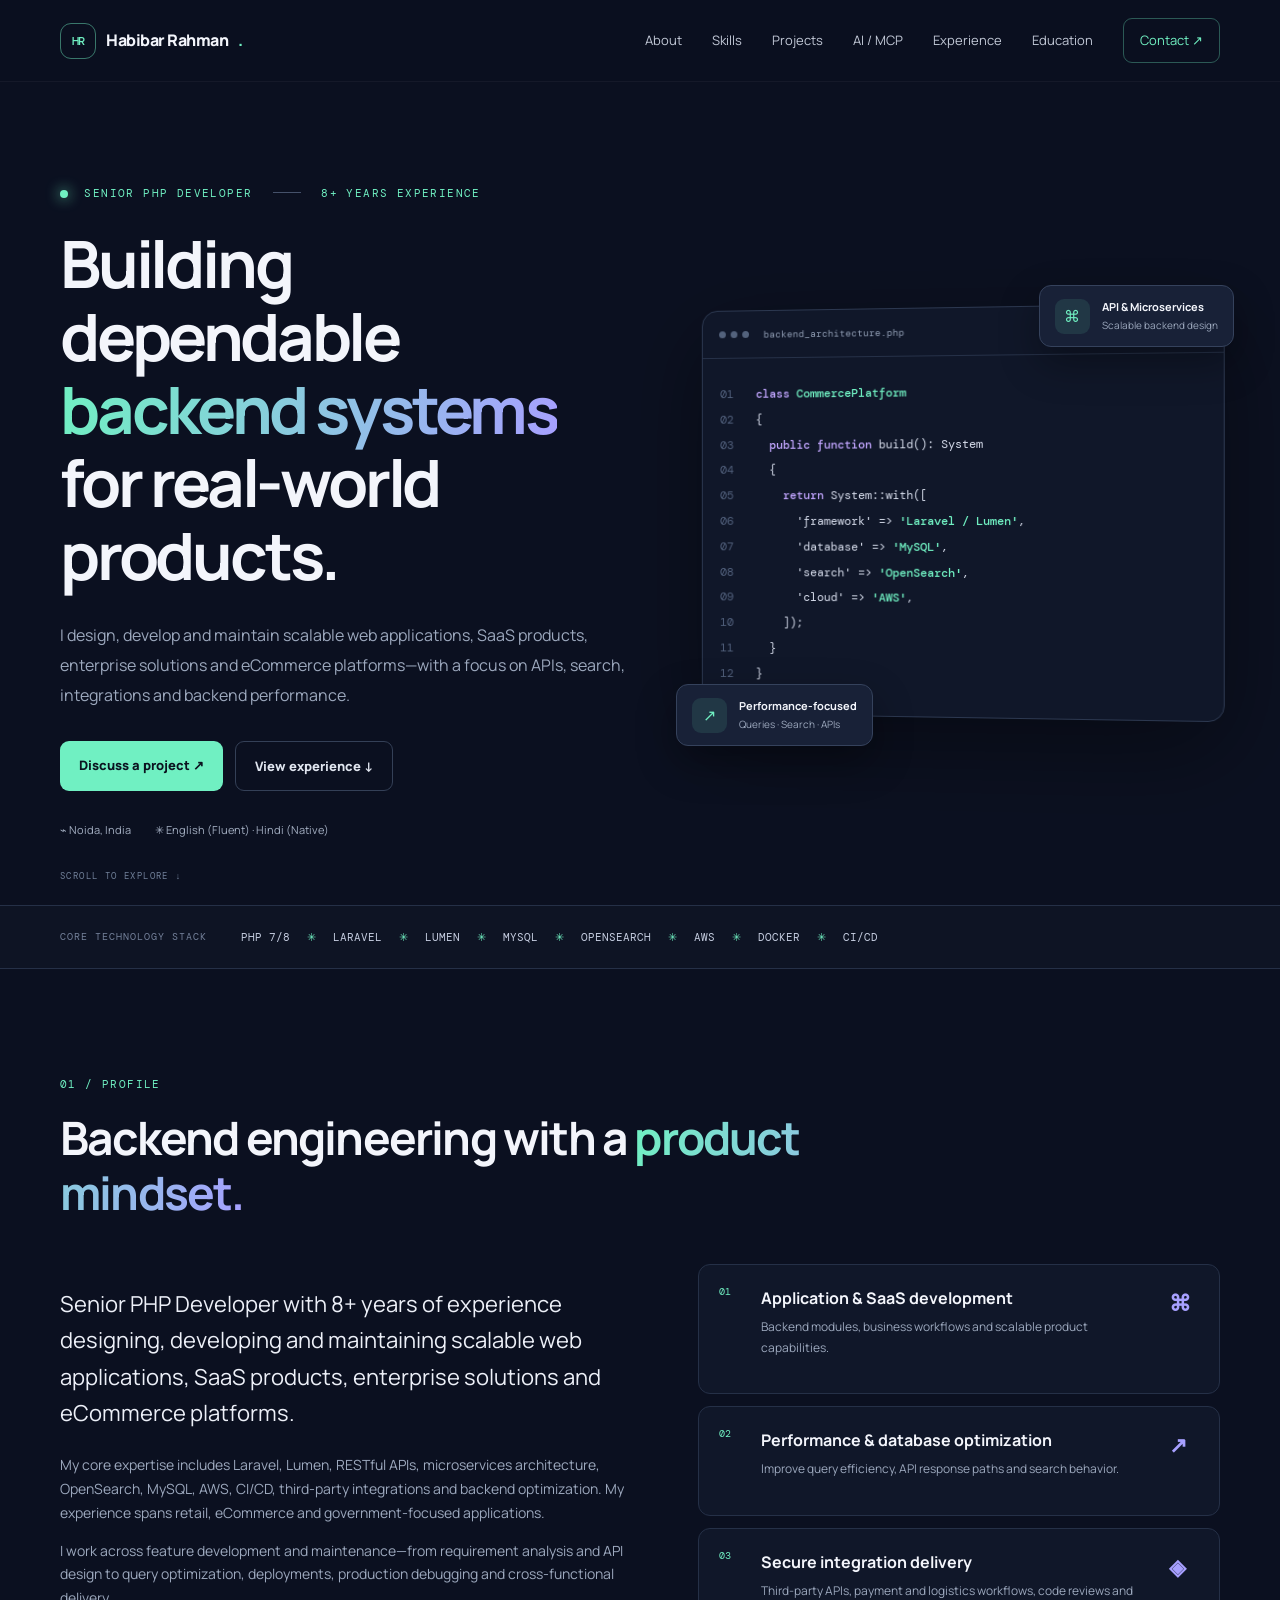
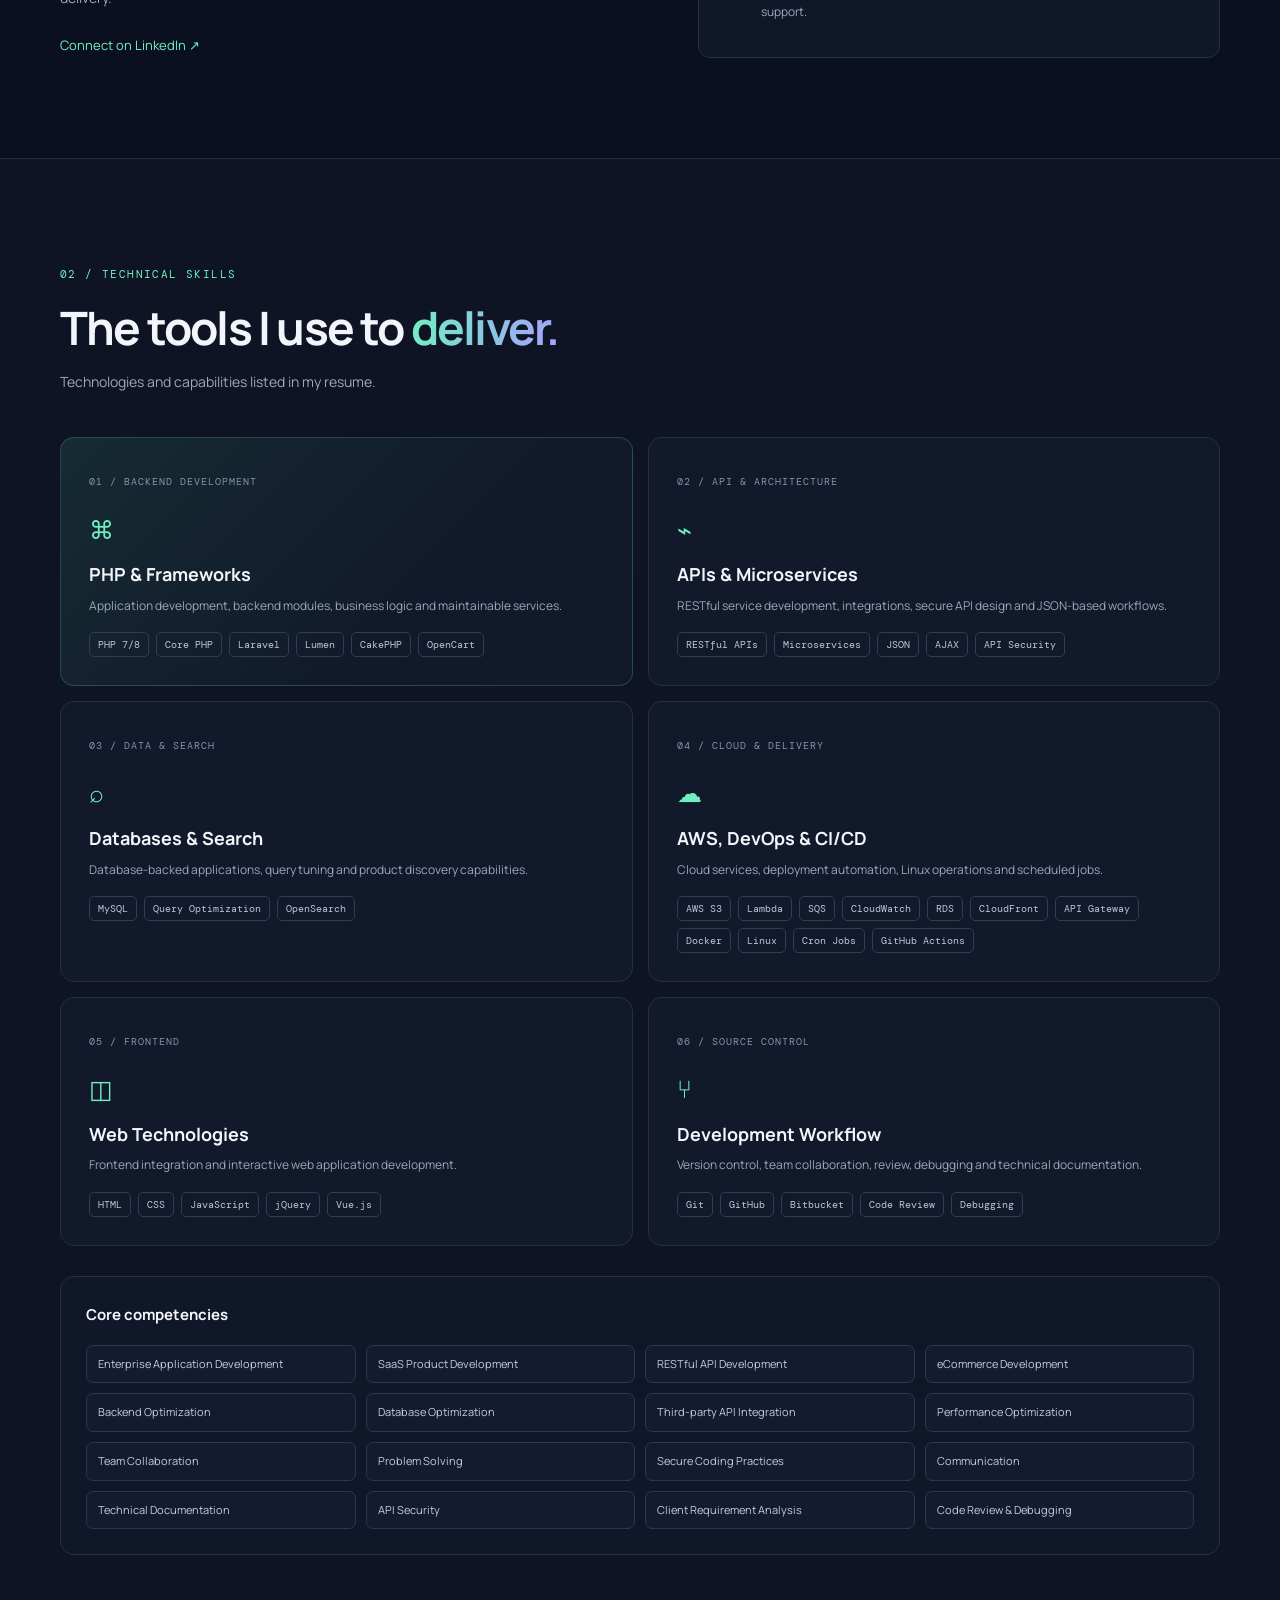
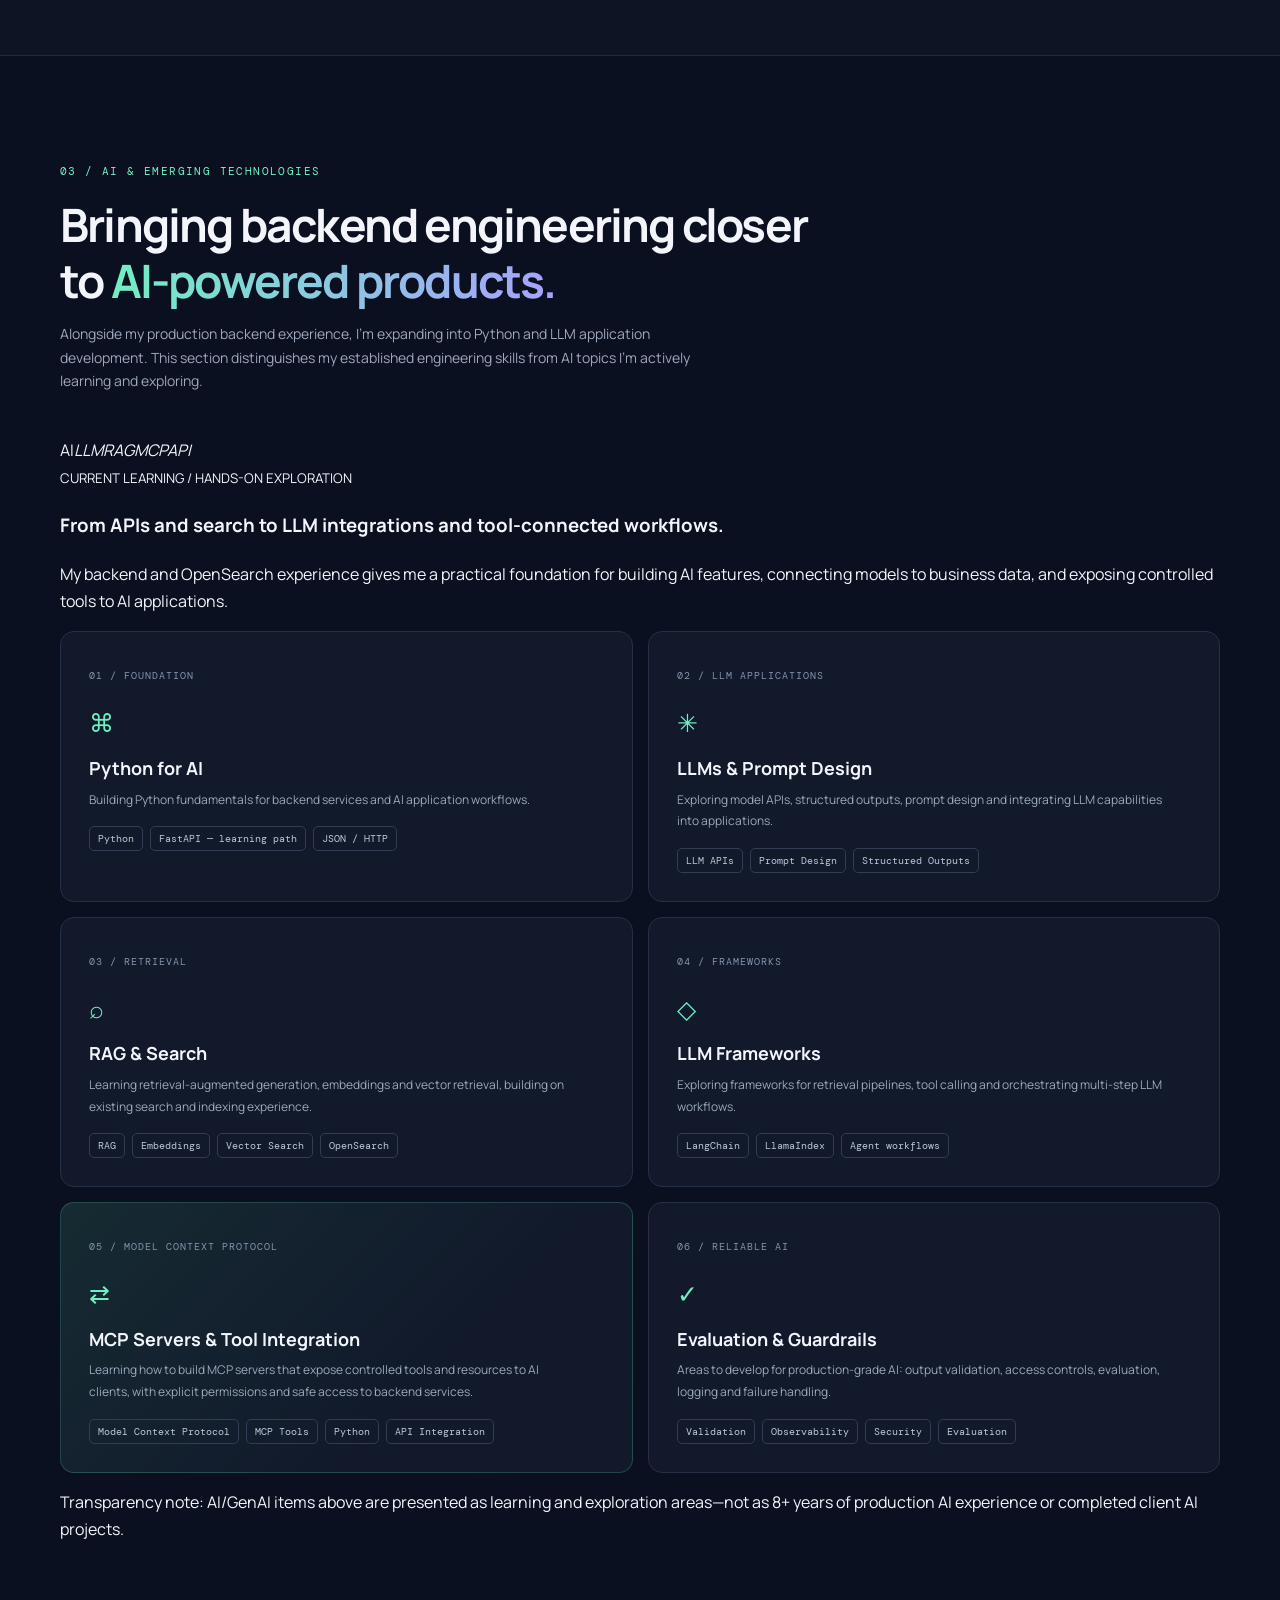
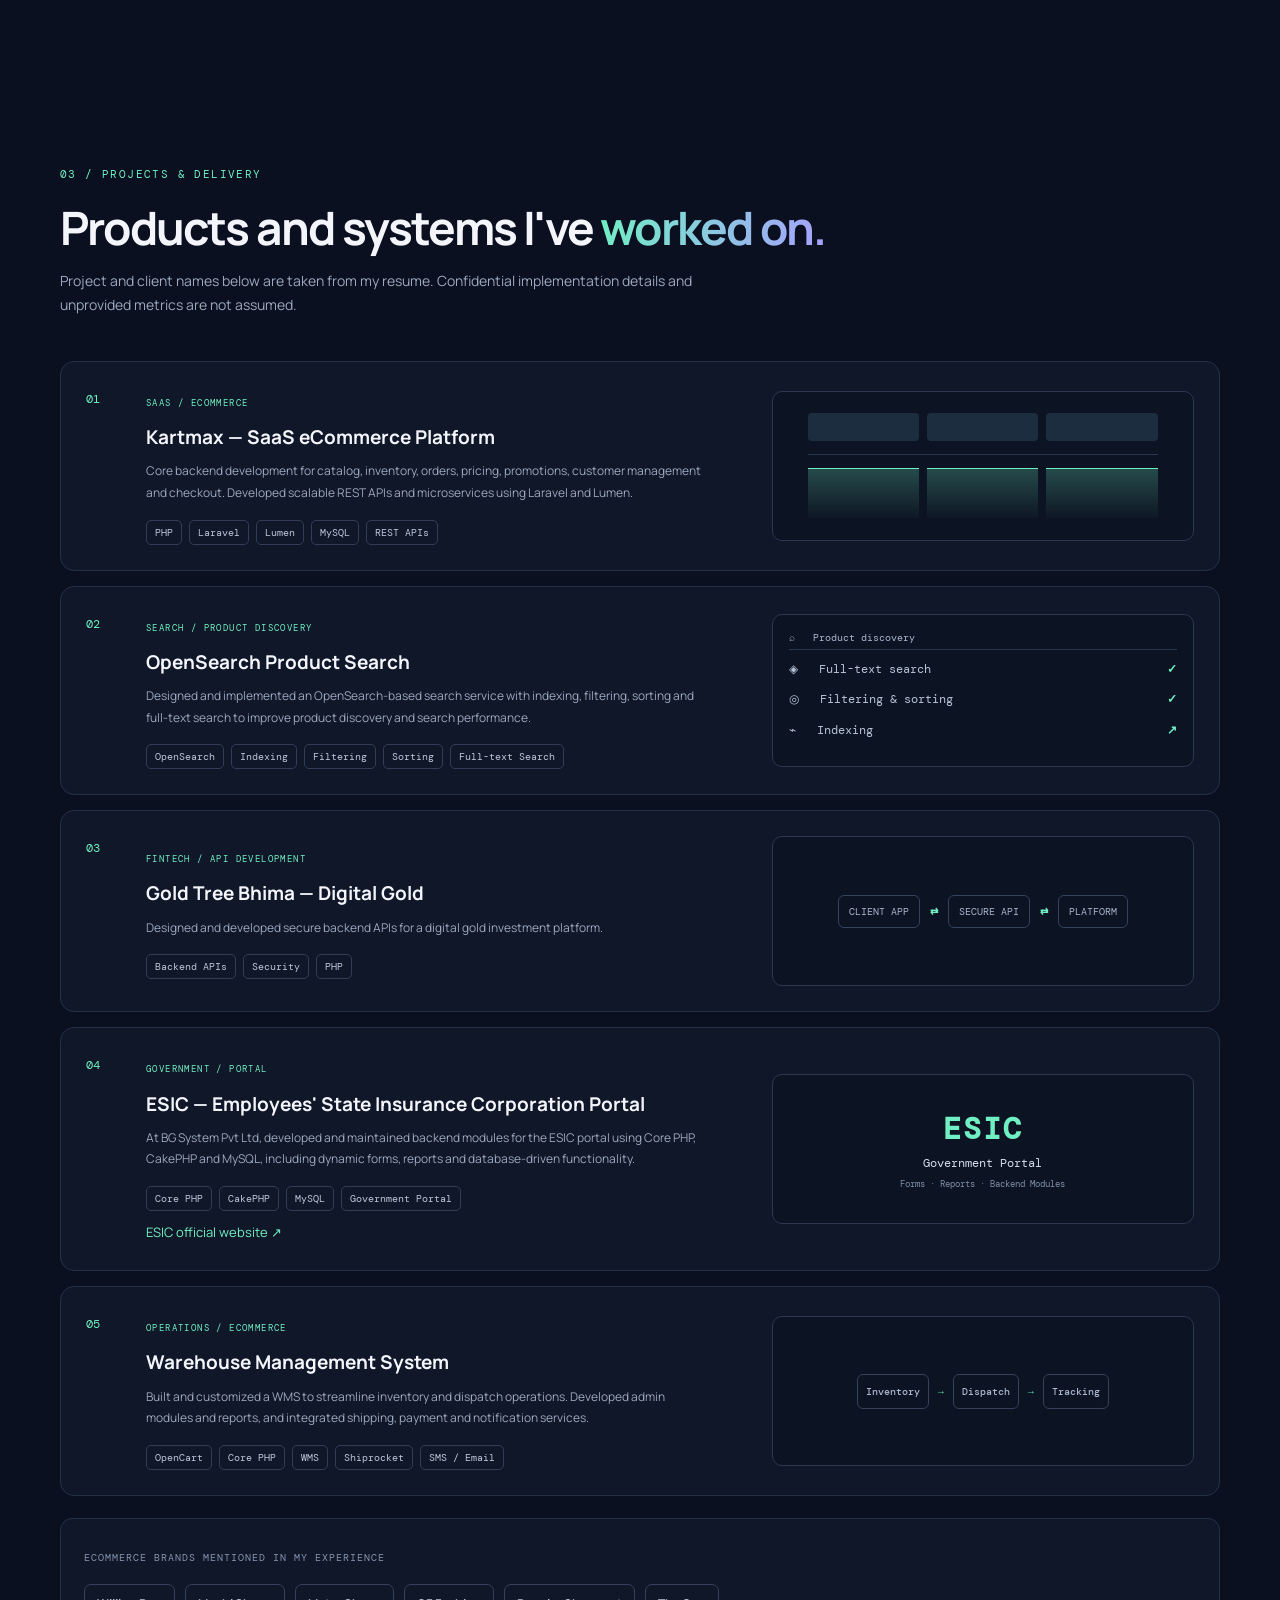
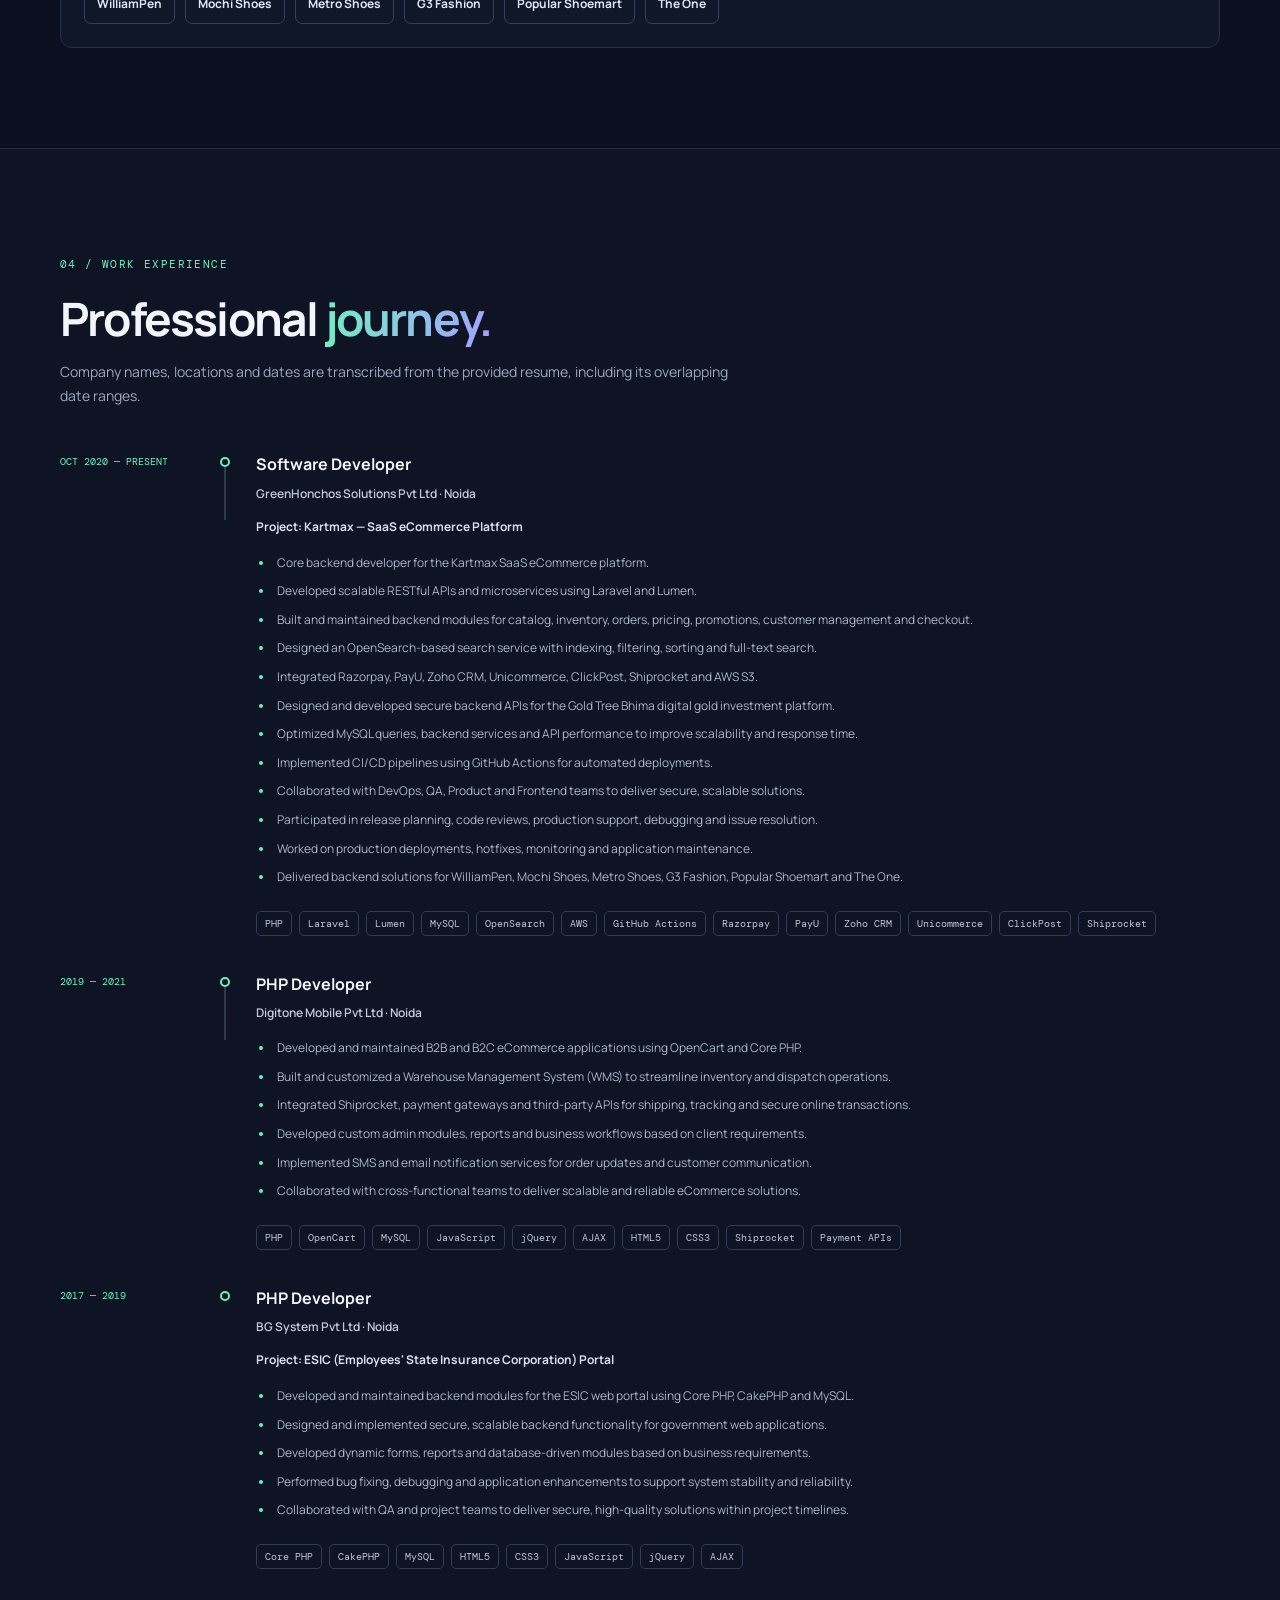
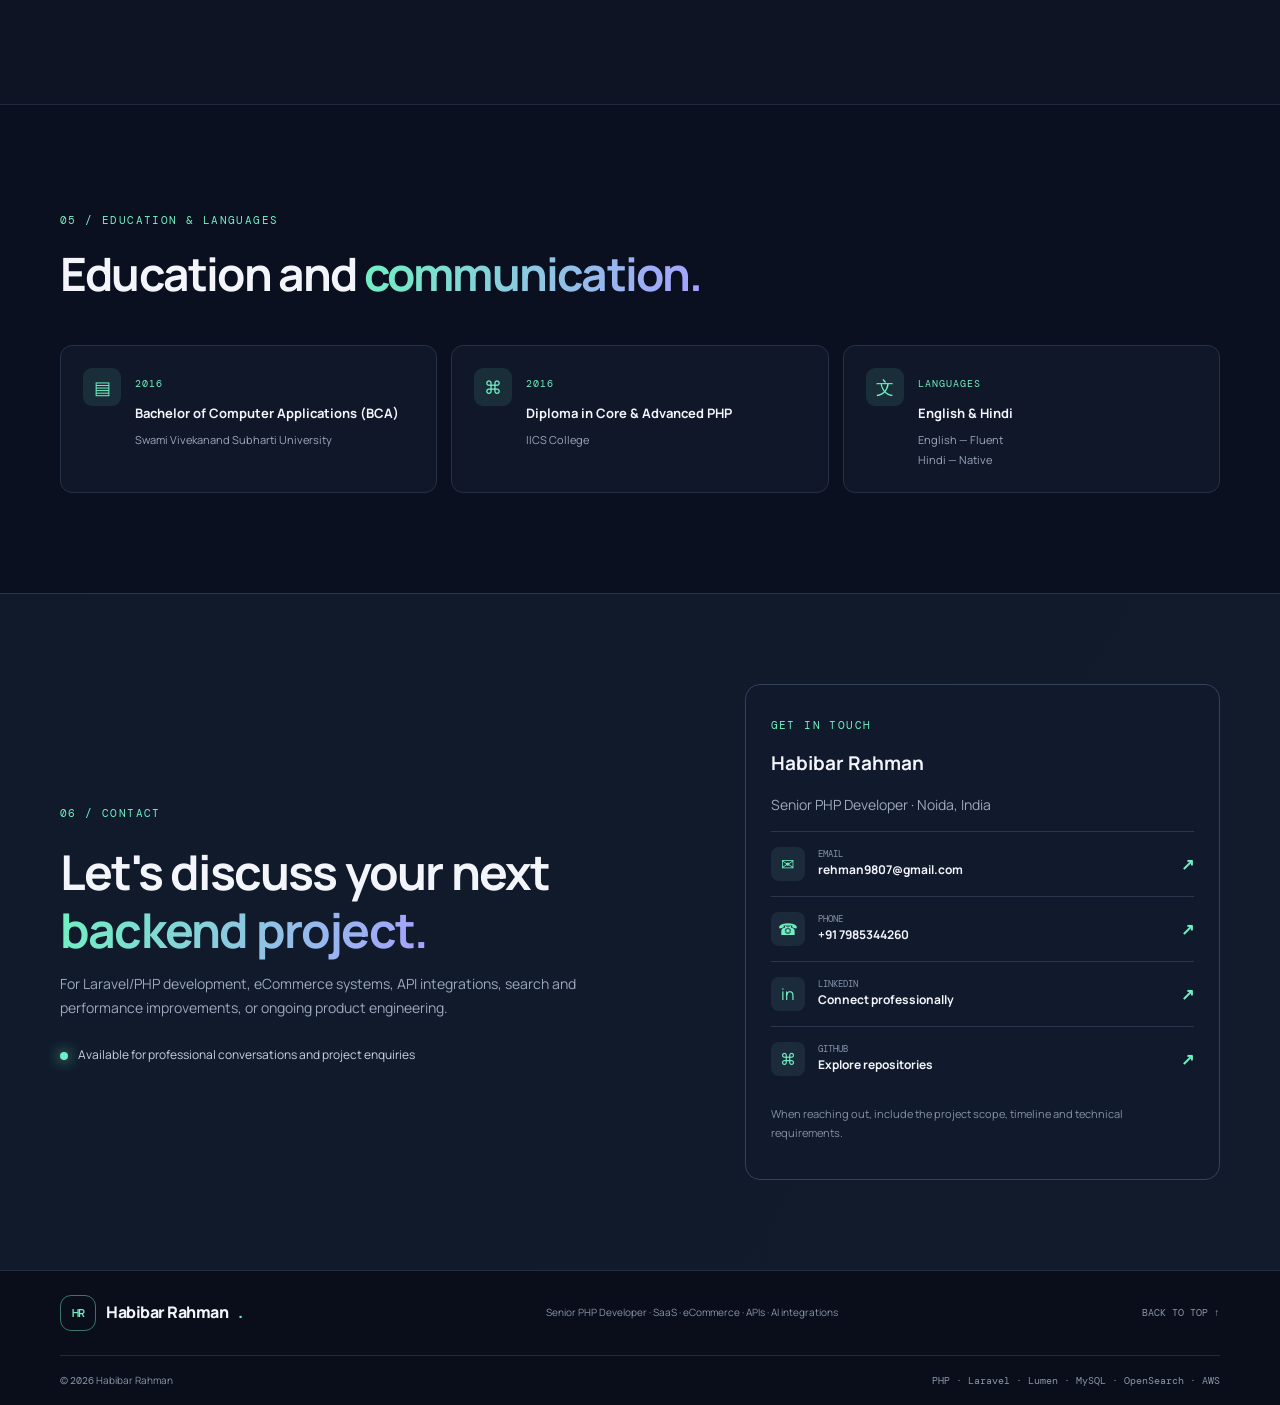
==== commit a12b71c1: "Add AI, GenAI, RAG and MCP learning roadmap section" ====
--- a/index.html
+++ b/index.html
@@ -19,7 +19,7 @@
   <a class="brand" href="#home"><span class="brand-icon">HR</span> Habibar Rahman<span class="accent">.</span></a>
   <button class="menu-toggle" aria-label="Toggle navigation" aria-expanded="false"><span></span><span></span></button>
   <nav class="nav" aria-label="Main navigation">
-    <a href="#about">About</a><a href="#expertise">Skills</a><a href="#projects">Projects</a><a href="#experience">Experience</a><a href="#education">Education</a><a class="nav-cta" href="#contact">Contact ↗</a>
+    <a href="#about">About</a><a href="#expertise">Skills</a><a href="#projects">Projects</a><a href="#ai-engineering">AI / MCP</a><a href="#experience">Experience</a><a href="#education">Education</a><a class="nav-cta" href="#contact">Contact ↗</a>
   </nav>
 </header>
 <main>
@@ -70,6 +70,20 @@
     <article class="skill-card"><small>06 / SOURCE CONTROL</small><div class="card-icon">⑂</div><h3>Development Workflow</h3><p>Version control, team collaboration, review, debugging and technical documentation.</p><div class="tags"><span>Git</span><span>GitHub</span><span>Bitbucket</span><span>Code Review</span><span>Debugging</span></div></article>
   </div>
   <div class="competency-block"><h3>Core competencies</h3><div class="competency-grid"><span>Enterprise Application Development</span><span>SaaS Product Development</span><span>RESTful API Development</span><span>eCommerce Development</span><span>Backend Optimization</span><span>Database Optimization</span><span>Third-party API Integration</span><span>Performance Optimization</span><span>Team Collaboration</span><span>Problem Solving</span><span>Secure Coding Practices</span><span>Communication</span><span>Technical Documentation</span><span>API Security</span><span>Client Requirement Analysis</span><span>Code Review & Debugging</span></div></div>
+</div></section>
+
+<section class="section ai-section" id="ai-engineering"><div class="wrap">
+  <div class="section-title"><small>03 / AI & EMERGING TECHNOLOGIES</small><h2>Bringing backend engineering closer to <span class="gradient">AI-powered products.</span></h2><p>Alongside my production backend experience, I’m expanding into Python and LLM application development. This section distinguishes my established engineering skills from AI topics I’m actively learning and exploring.</p></div>
+  <div class="ai-intro"><div class="ai-orbit"><span class="orbit-center">AI</span><i class="orbit-node node-one">LLM</i><i class="orbit-node node-two">RAG</i><i class="orbit-node node-three">MCP</i><i class="orbit-node node-four">API</i></div><div><small class="ai-label">CURRENT LEARNING / HANDS-ON EXPLORATION</small><h3>From APIs and search to LLM integrations and tool-connected workflows.</h3><p>My backend and OpenSearch experience gives me a practical foundation for building AI features, connecting models to business data, and exposing controlled tools to AI applications.</p></div></div>
+  <div class="cards ai-cards">
+    <article class="skill-card"><small>01 / FOUNDATION</small><div class="card-icon">⌘</div><h3>Python for AI</h3><p>Building Python fundamentals for backend services and AI application workflows.</p><div class="tags"><span>Python</span><span>FastAPI — learning path</span><span>JSON / HTTP</span></div></article>
+    <article class="skill-card"><small>02 / LLM APPLICATIONS</small><div class="card-icon">✳</div><h3>LLMs & Prompt Design</h3><p>Exploring model APIs, structured outputs, prompt design and integrating LLM capabilities into applications.</p><div class="tags"><span>LLM APIs</span><span>Prompt Design</span><span>Structured Outputs</span></div></article>
+    <article class="skill-card"><small>03 / RETRIEVAL</small><div class="card-icon">⌕</div><h3>RAG & Search</h3><p>Learning retrieval-augmented generation, embeddings and vector retrieval, building on existing search and indexing experience.</p><div class="tags"><span>RAG</span><span>Embeddings</span><span>Vector Search</span><span>OpenSearch</span></div></article>
+    <article class="skill-card"><small>04 / FRAMEWORKS</small><div class="card-icon">◇</div><h3>LLM Frameworks</h3><p>Exploring frameworks for retrieval pipelines, tool calling and orchestrating multi-step LLM workflows.</p><div class="tags"><span>LangChain</span><span>LlamaIndex</span><span>Agent workflows</span></div></article>
+    <article class="skill-card featured"><small>05 / MODEL CONTEXT PROTOCOL</small><div class="card-icon">⇄</div><h3>MCP Servers & Tool Integration</h3><p>Learning how to build MCP servers that expose controlled tools and resources to AI clients, with explicit permissions and safe access to backend services.</p><div class="tags"><span>Model Context Protocol</span><span>MCP Tools</span><span>Python</span><span>API Integration</span></div></article>
+    <article class="skill-card"><small>06 / RELIABLE AI</small><div class="card-icon">✓</div><h3>Evaluation & Guardrails</h3><p>Areas to develop for production-grade AI: output validation, access controls, evaluation, logging and failure handling.</p><div class="tags"><span>Validation</span><span>Observability</span><span>Security</span><span>Evaluation</span></div></article>
+  </div>
+  <p class="ai-disclaimer">Transparency note: AI/GenAI items above are presented as learning and exploration areas—not as 8+ years of production AI experience or completed client AI projects.</p>
 </div></section>
 
 <section class="wrap section" id="projects">
@@ -138,5 +152,5 @@
   </div>
 </div></section>
 </main>
-<footer><div class="wrap footer-top"><a class="brand" href="#home"><span class="brand-icon">HR</span> Habibar Rahman<span class="accent">.</span></a><span>Senior PHP Developer · SaaS · eCommerce · APIs</span><a href="#home">BACK TO TOP ↑</a></div><div class="wrap footer-bottom"><span>© <span id="year"></span> Habibar Rahman</span><span>PHP · Laravel · Lumen · MySQL · OpenSearch · AWS</span></div></footer>
+<footer><div class="wrap footer-top"><a class="brand" href="#home"><span class="brand-icon">HR</span> Habibar Rahman<span class="accent">.</span></a><span>Senior PHP Developer · SaaS · eCommerce · APIs · AI integrations</span><a href="#home">BACK TO TOP ↑</a></div><div class="wrap footer-bottom"><span>© <span id="year"></span> Habibar Rahman</span><span>PHP · Laravel · Lumen · MySQL · OpenSearch · AWS</span></div></footer>
 </body></html>
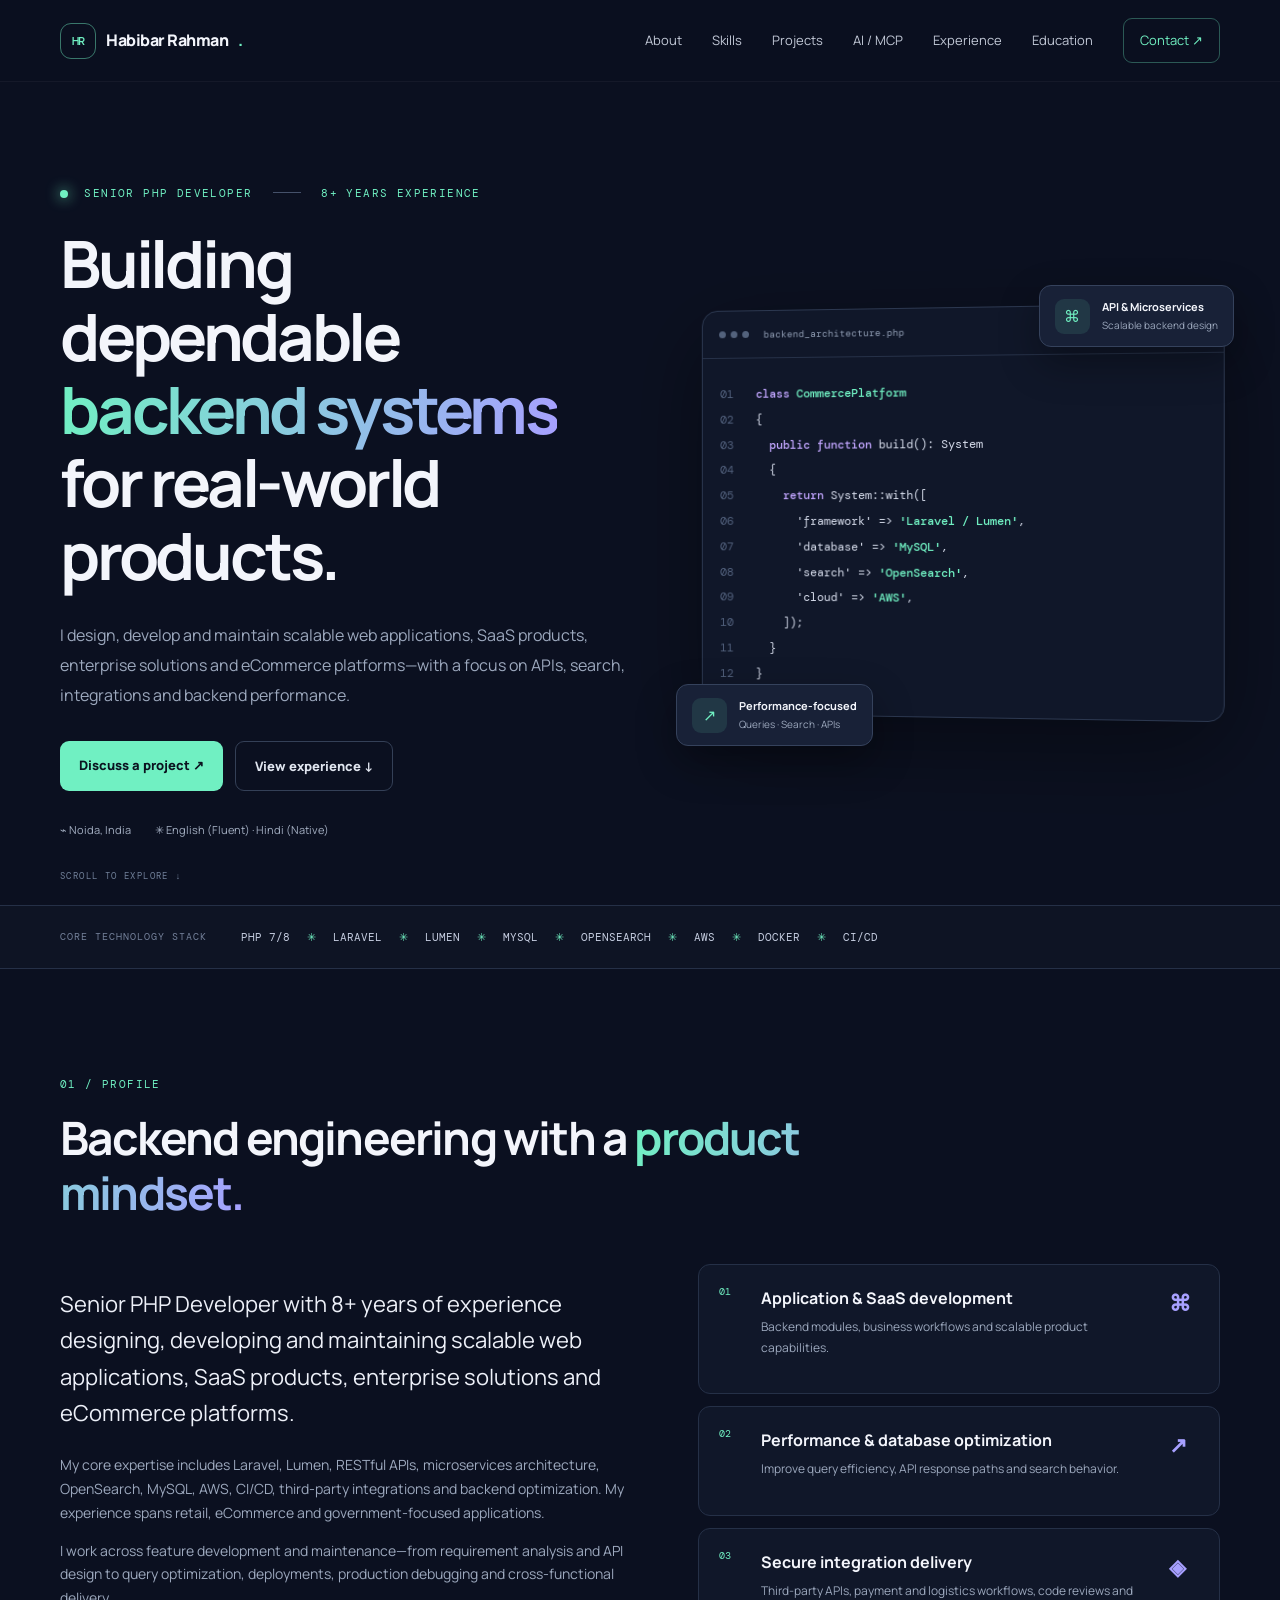
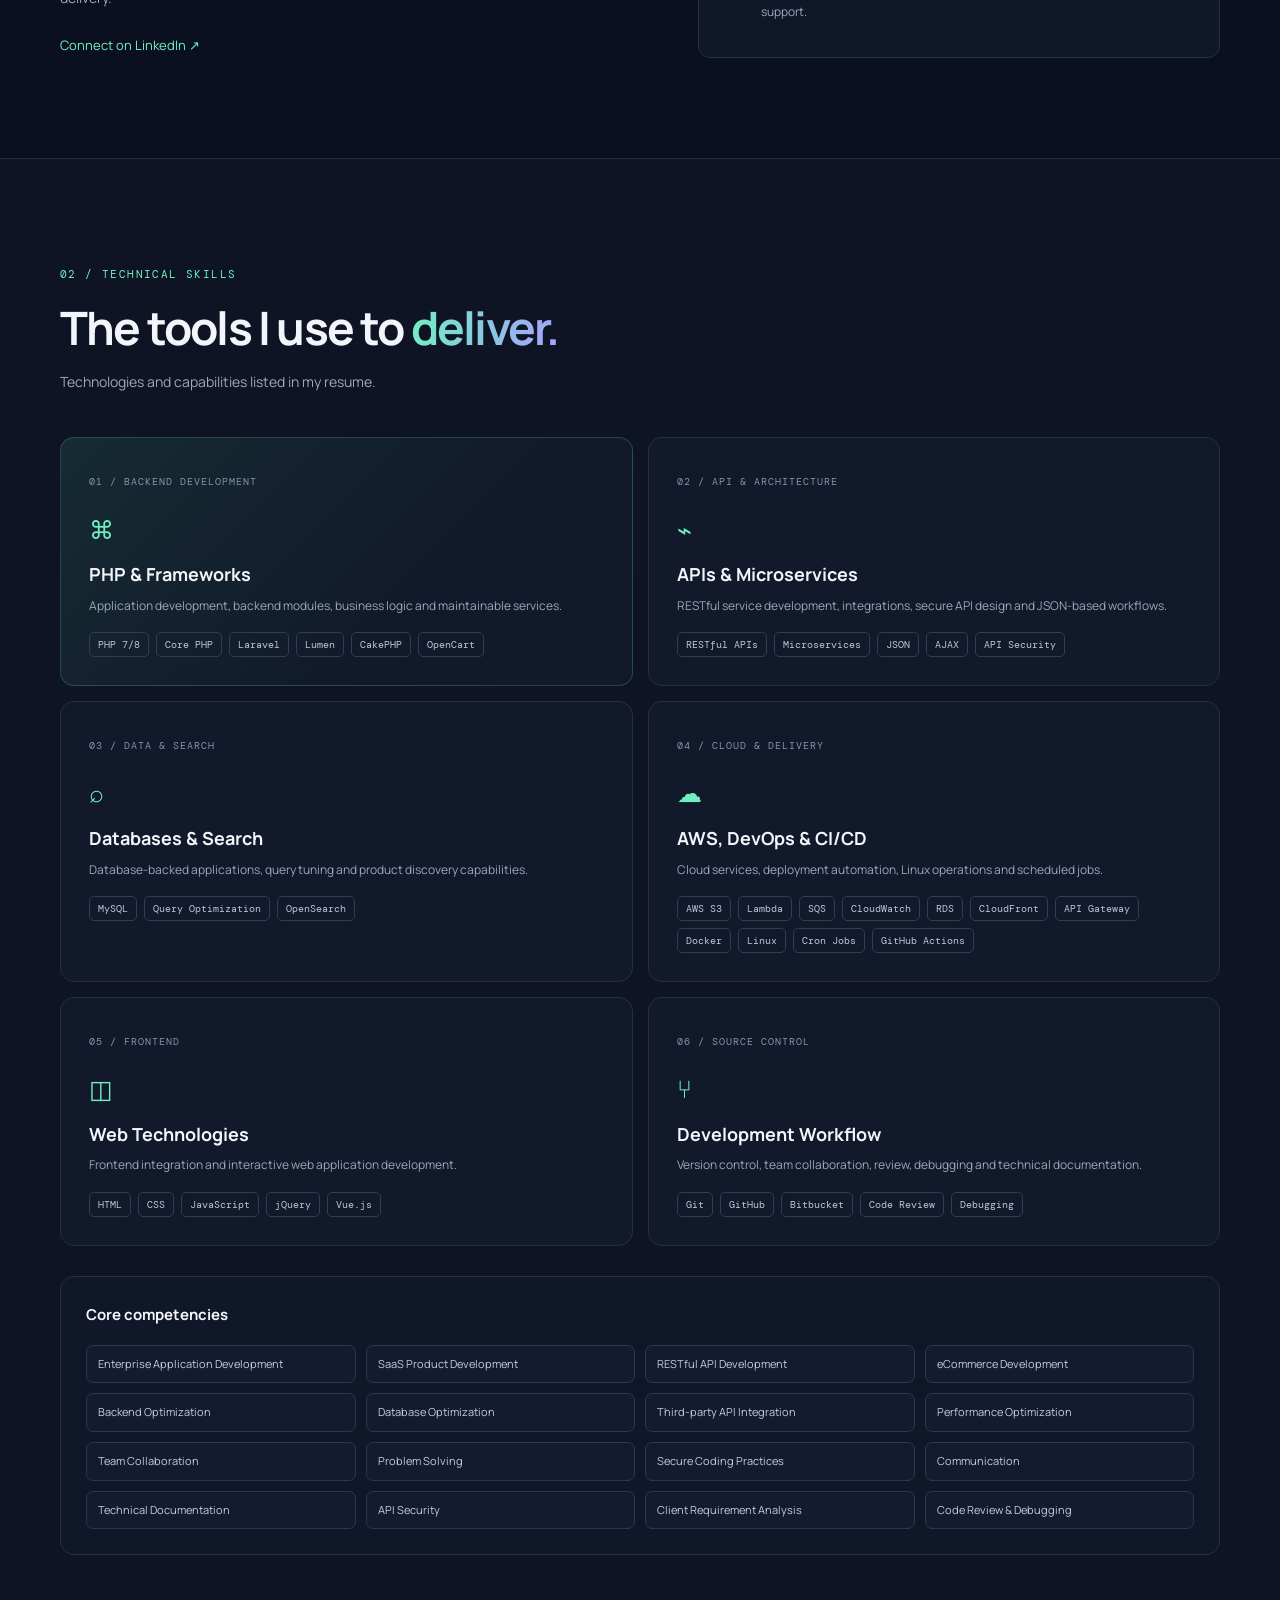
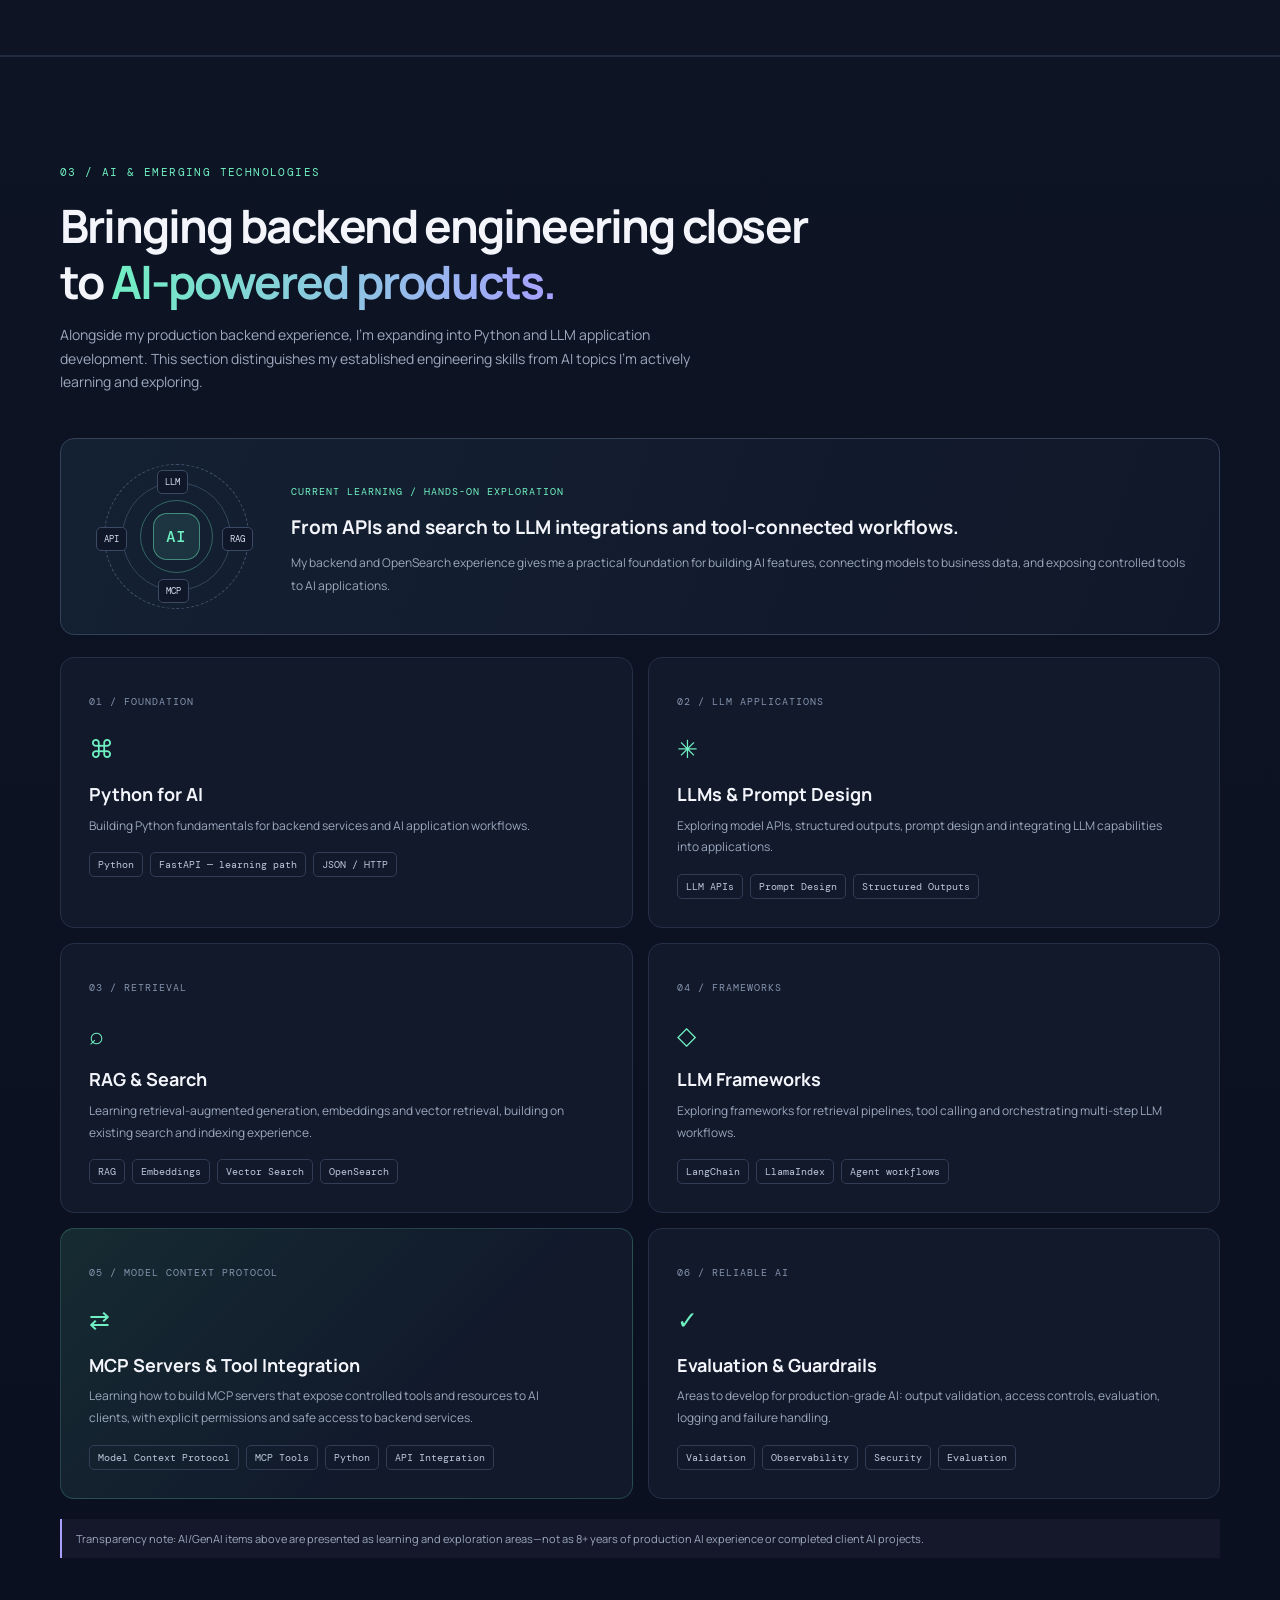
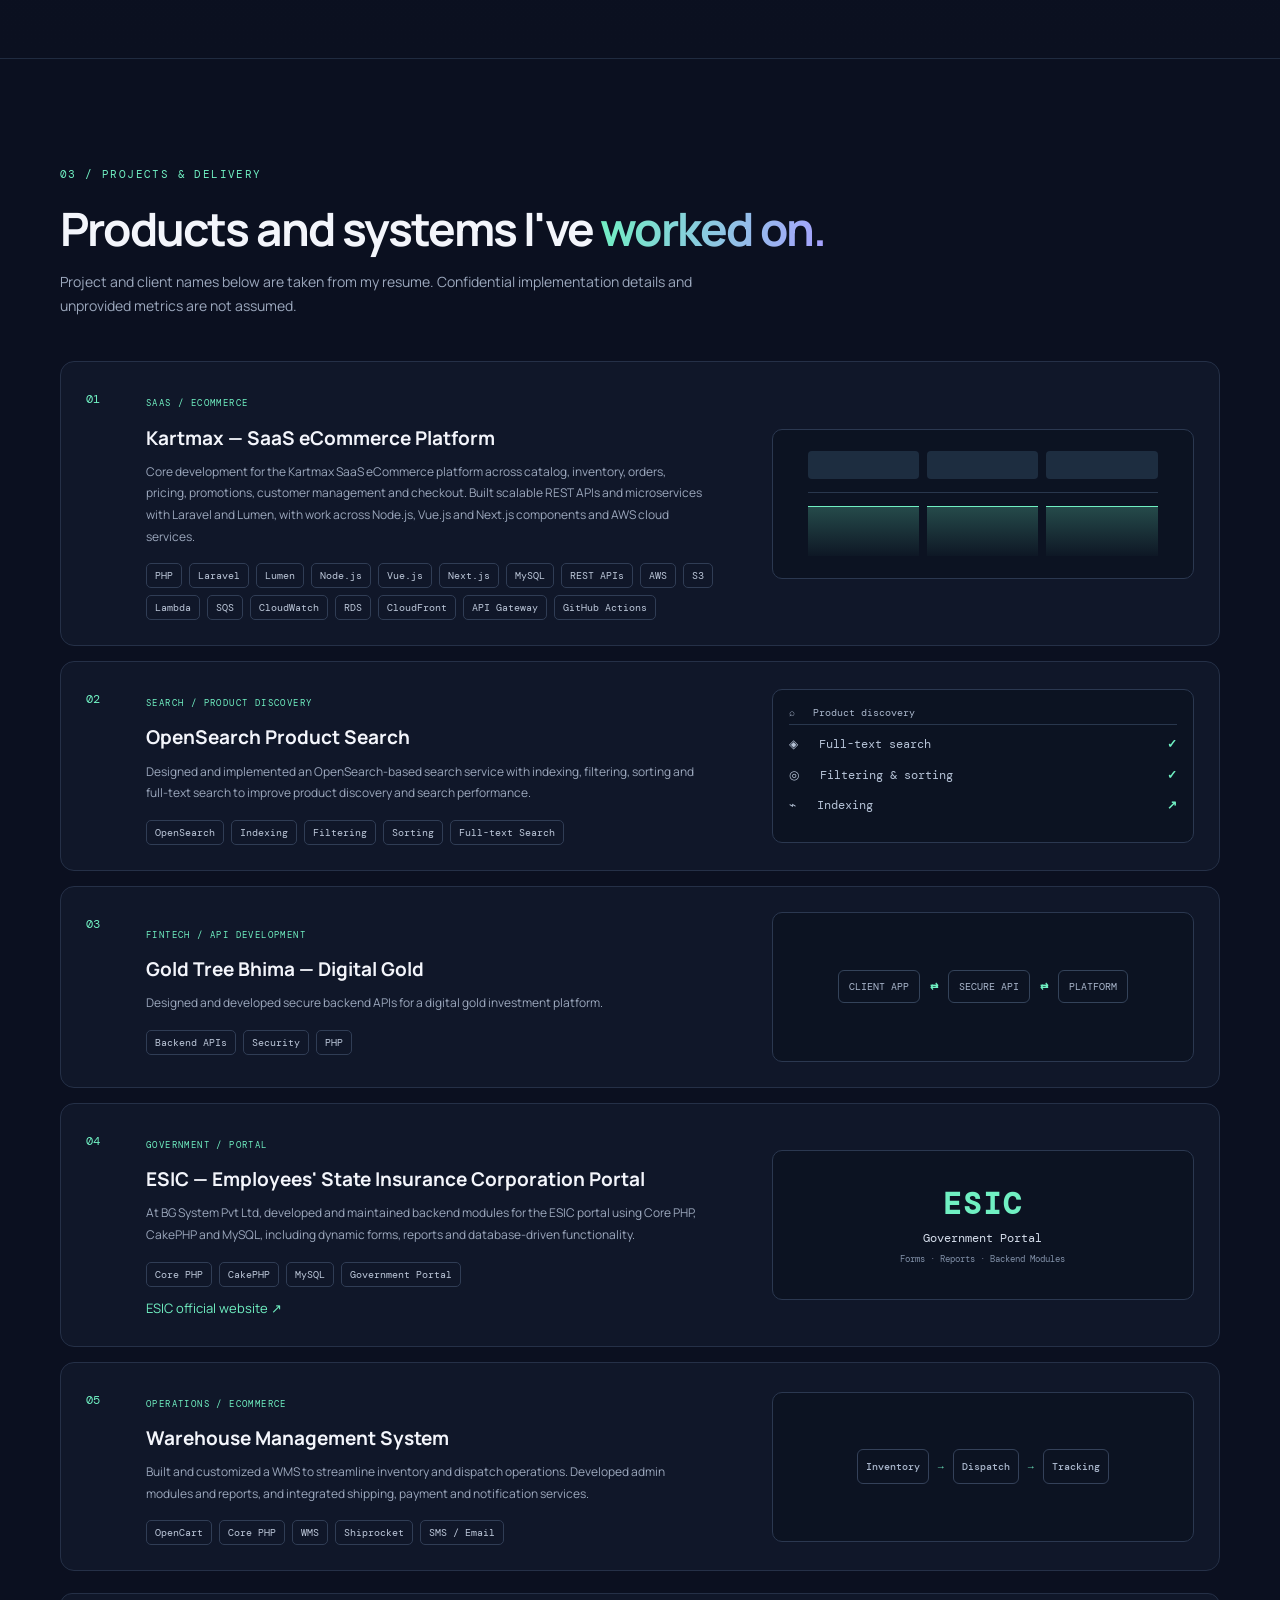
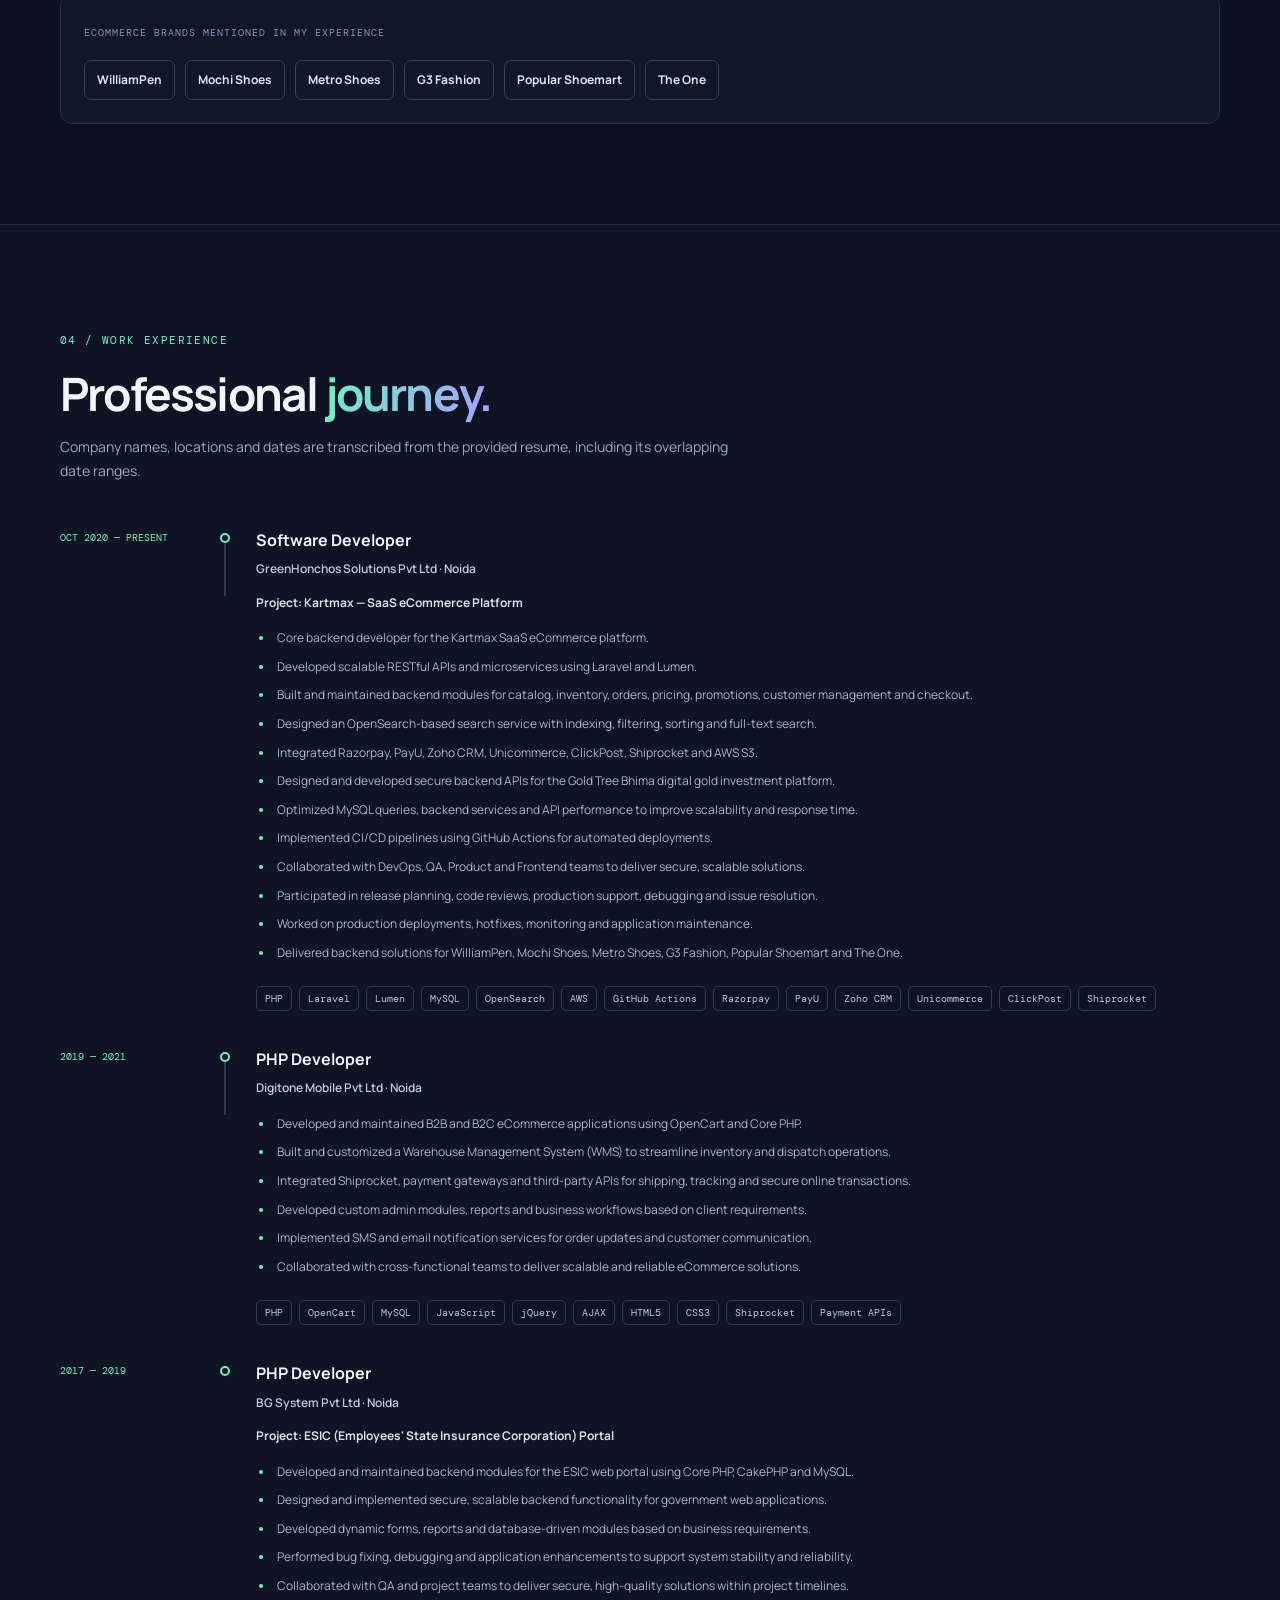
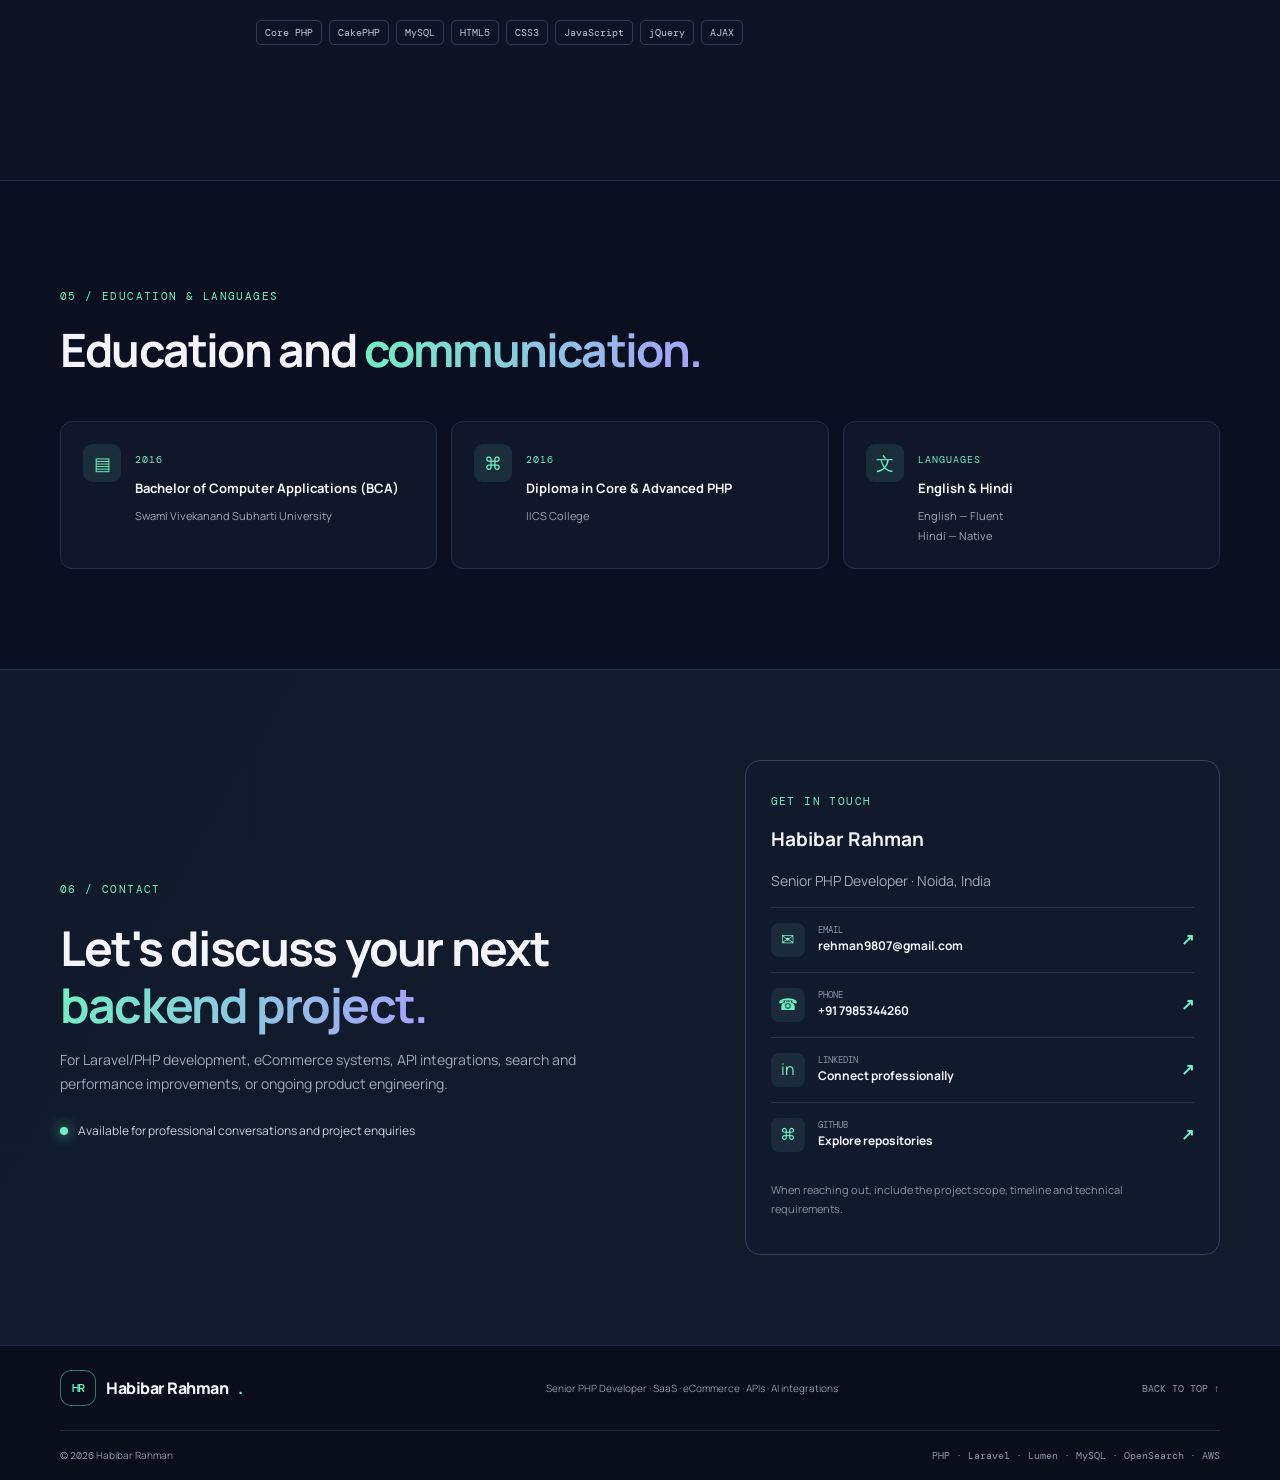
==== commit b6081ec4: "Expand Kartmax project stack with Node.js, Vue.js, Next.js and AWS" ====
--- a/index.html
+++ b/index.html
@@ -89,7 +89,7 @@
 <section class="wrap section" id="projects">
   <div class="section-title"><small>03 / PROJECTS & DELIVERY</small><h2>Products and systems I've <span class="gradient">worked on.</span></h2><p>Project and client names below are taken from my resume. Confidential implementation details and unprovided metrics are not assumed.</p></div>
   <div class="work-list">
-    <article><span class="work-no">01</span><div><small>SAAS / ECOMMERCE</small><h3>Kartmax — SaaS eCommerce Platform</h3><p>Core backend development for catalog, inventory, orders, pricing, promotions, customer management and checkout. Developed scalable REST APIs and microservices using Laravel and Lumen.</p><div class="tags"><span>PHP</span><span>Laravel</span><span>Lumen</span><span>MySQL</span><span>REST APIs</span></div></div><div class="work-art commerce"><div class="dash"><div></div><div></div><div></div><hr><span></span><span></span><span></span></div></div></article>
+    <article><span class="work-no">01</span><div><small>SAAS / ECOMMERCE</small><h3>Kartmax — SaaS eCommerce Platform</h3><p>Core development for the Kartmax SaaS eCommerce platform across catalog, inventory, orders, pricing, promotions, customer management and checkout. Built scalable REST APIs and microservices with Laravel and Lumen, with work across Node.js, Vue.js and Next.js components and AWS cloud services.</p><div class="tags"><span>PHP</span><span>Laravel</span><span>Lumen</span><span>Node.js</span><span>Vue.js</span><span>Next.js</span><span>MySQL</span><span>REST APIs</span><span>AWS</span><span>S3</span><span>Lambda</span><span>SQS</span><span>CloudWatch</span><span>RDS</span><span>CloudFront</span><span>API Gateway</span><span>GitHub Actions</span></div></div><div class="work-art commerce"><div class="dash"><div></div><div></div><div></div><hr><span></span><span></span><span></span></div></div></article>
     <article><span class="work-no">02</span><div><small>SEARCH / PRODUCT DISCOVERY</small><h3>OpenSearch Product Search</h3><p>Designed and implemented an OpenSearch-based search service with indexing, filtering, sorting and full-text search to improve product discovery and search performance.</p><div class="tags"><span>OpenSearch</span><span>Indexing</span><span>Filtering</span><span>Sorting</span><span>Full-text Search</span></div></div><div class="work-art search-art"><div>⌕ &nbsp; Product discovery<hr><p>◈ &nbsp; Full-text search <b>✓</b></p><p>◎ &nbsp; Filtering & sorting <b>✓</b></p><p>⌁ &nbsp; Indexing <b>↗</b></p></div></div></article>
     <article><span class="work-no">03</span><div><small>FINTECH / API DEVELOPMENT</small><h3>Gold Tree Bhima — Digital Gold</h3><p>Designed and developed secure backend APIs for a digital gold investment platform.</p><div class="tags"><span>Backend APIs</span><span>Security</span><span>PHP</span></div></div><div class="work-art api-art"><span>CLIENT APP</span><b>⇄</b><span>SECURE API</span><b>⇄</b><span>PLATFORM</span></div></article>
     <article><span class="work-no">04</span><div><small>GOVERNMENT / PORTAL</small><h3>ESIC — Employees' State Insurance Corporation Portal</h3><p>At BG System Pvt Ltd, developed and maintained backend modules for the ESIC portal using Core PHP, CakePHP and MySQL, including dynamic forms, reports and database-driven functionality.</p><div class="tags"><span>Core PHP</span><span>CakePHP</span><span>MySQL</span><span>Government Portal</span></div><a class="text-link" href="https://esic.gov.in/" target="_blank" rel="noreferrer">ESIC official website ↗</a></div><div class="work-art government-art"><div><b>ESIC</b><span>Government Portal</span><i>Forms · Reports · Backend Modules</i></div></div></article>
--- a/style.css
+++ b/style.css
@@ -28,3 +28,21 @@
 .education-card p{font-size:11px;line-height:1.8;color:var(--muted);margin:0}
 @media(max-width:850px){.competency-grid{grid-template-columns:repeat(2,minmax(0,1fr))}.education-grid{grid-template-columns:1fr}.education-card{padding:18px}}
 @media(max-width:560px){.competency-block{padding:17px}.competency-grid{grid-template-columns:1fr}.brands-panel{padding:17px}.brand-list span{font-size:10px}.detail-list{font-size:11px}.education-card{gap:12px}}
+
+
+/* AI / GenAI learning and exploration section */
+.ai-section{background:linear-gradient(180deg,#0d1424,#0b1020);border-block:1px solid #202b40}
+.ai-intro{display:grid;grid-template-columns:170px 1fr;align-items:center;gap:30px;padding:25px 30px;margin-bottom:22px;border:1px solid #34415a;border-radius:14px;background:linear-gradient(110deg,#142132,#101729)}
+.ai-orbit{height:145px;width:145px;position:relative;display:grid;place-items:center;border:1px dashed #40516d;border-radius:50%;margin:auto}
+.ai-orbit:before,.ai-orbit:after{content:"";position:absolute;border:1px solid #33445c;border-radius:50%;inset:17px}
+.ai-orbit:after{inset:35px;border-color:#70f0c255}
+.orbit-center{z-index:1;display:grid;place-items:center;width:47px;height:47px;border-radius:14px;background:#70f0c21a;border:1px solid #70f0c277;color:var(--mint);font:500 16px var(--mono)}
+.orbit-node{position:absolute;z-index:2;font:9px var(--mono);font-style:normal;padding:5px 7px;border:1px solid #3a4a65;background:#101729;border-radius:5px;color:#d4deed}
+.node-one{top:5px;left:52px}.node-two{right:-5px;top:62px}.node-three{bottom:5px;left:53px}.node-four{left:-9px;top:62px}
+.ai-label{font:10px var(--mono);letter-spacing:1px;color:var(--mint)}
+.ai-intro h3{font-size:19px;line-height:1.5;margin:10px 0}
+.ai-intro p{font-size:12px;line-height:1.9;color:var(--muted);margin:0}
+.ai-cards .skill-card{min-height:225px}
+.ai-disclaimer{border-left:2px solid var(--violet);padding:10px 14px;color:#9ba9bf;font-size:11px;line-height:1.8;margin:20px 0 0;background:#15172a}
+@media(max-width:850px){.ai-intro{grid-template-columns:130px 1fr;gap:20px;padding:20px}.ai-orbit{width:120px;height:120px}.node-one{left:39px}.node-three{left:40px}}
+@media(max-width:560px){.ai-intro{grid-template-columns:1fr;padding:20px}.ai-orbit{margin:5px auto 12px}.ai-intro h3{font-size:17px}.ai-cards .skill-card{min-height:0}}
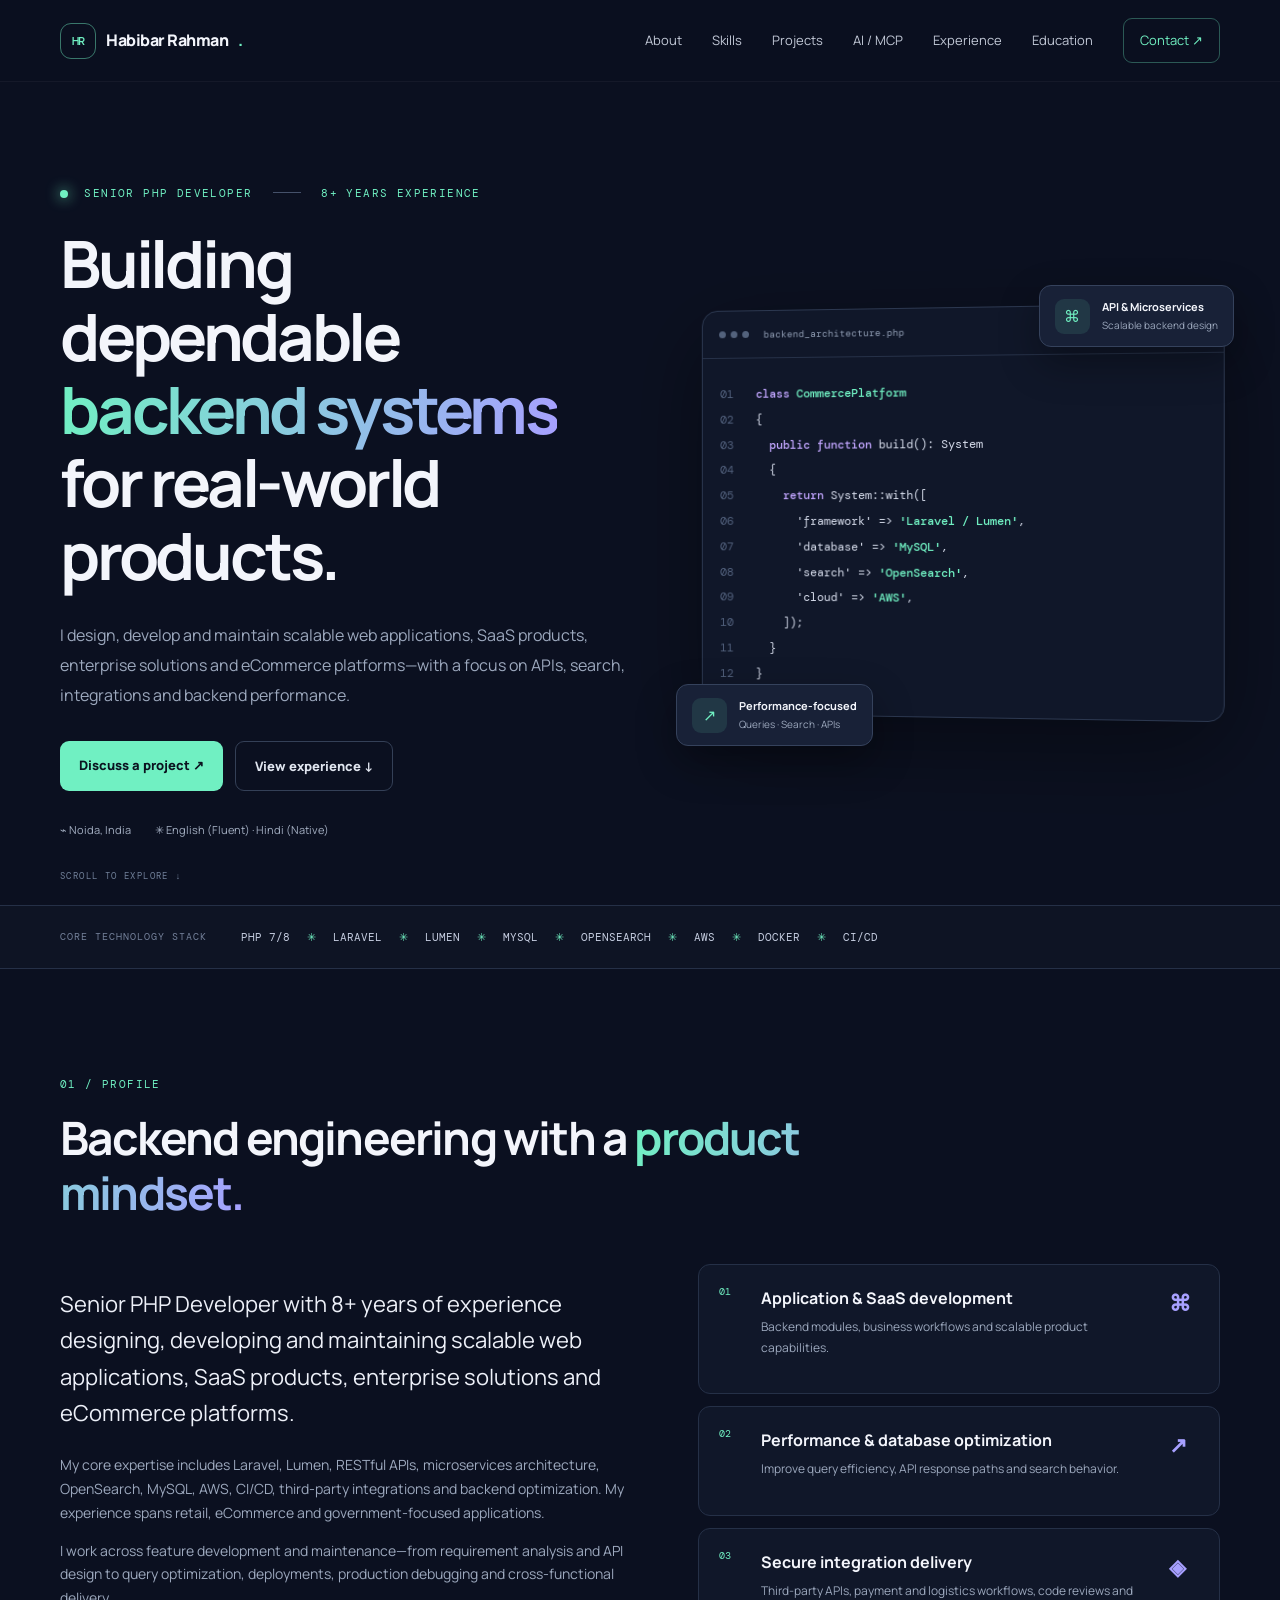
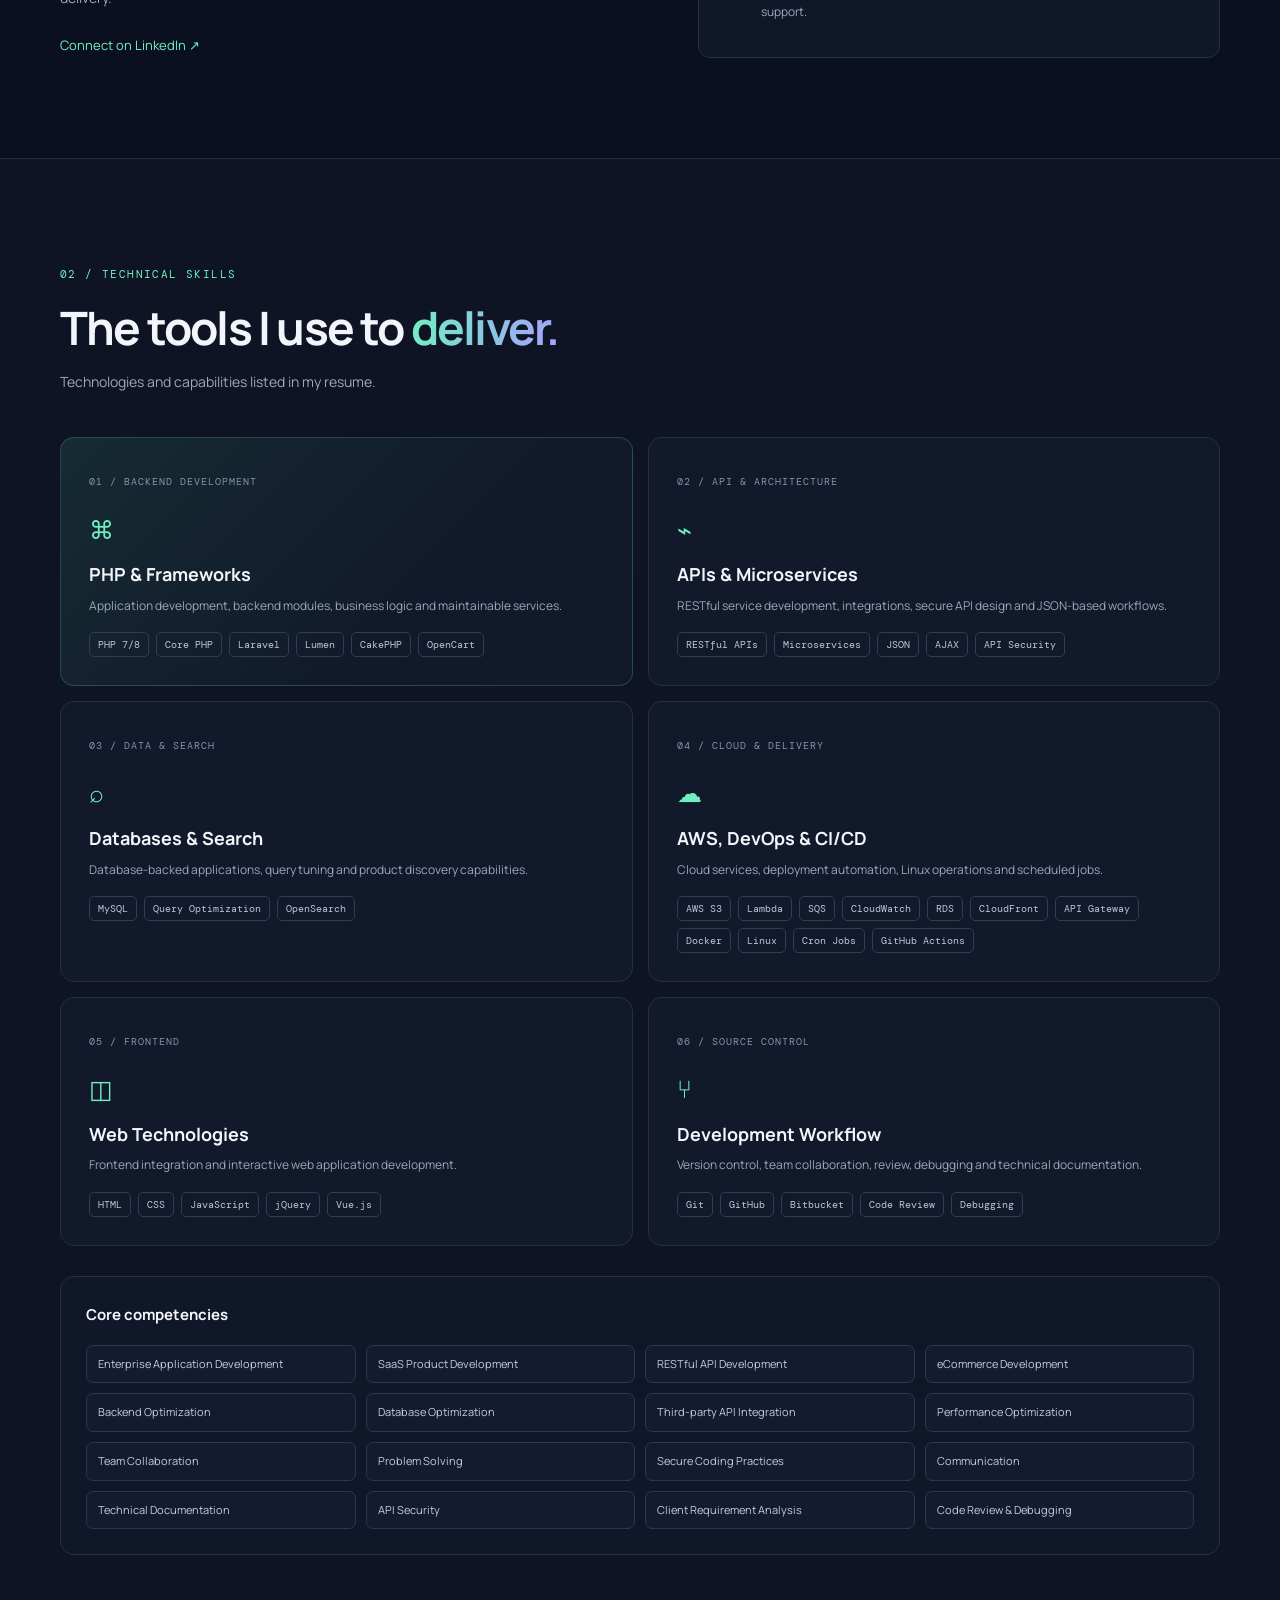
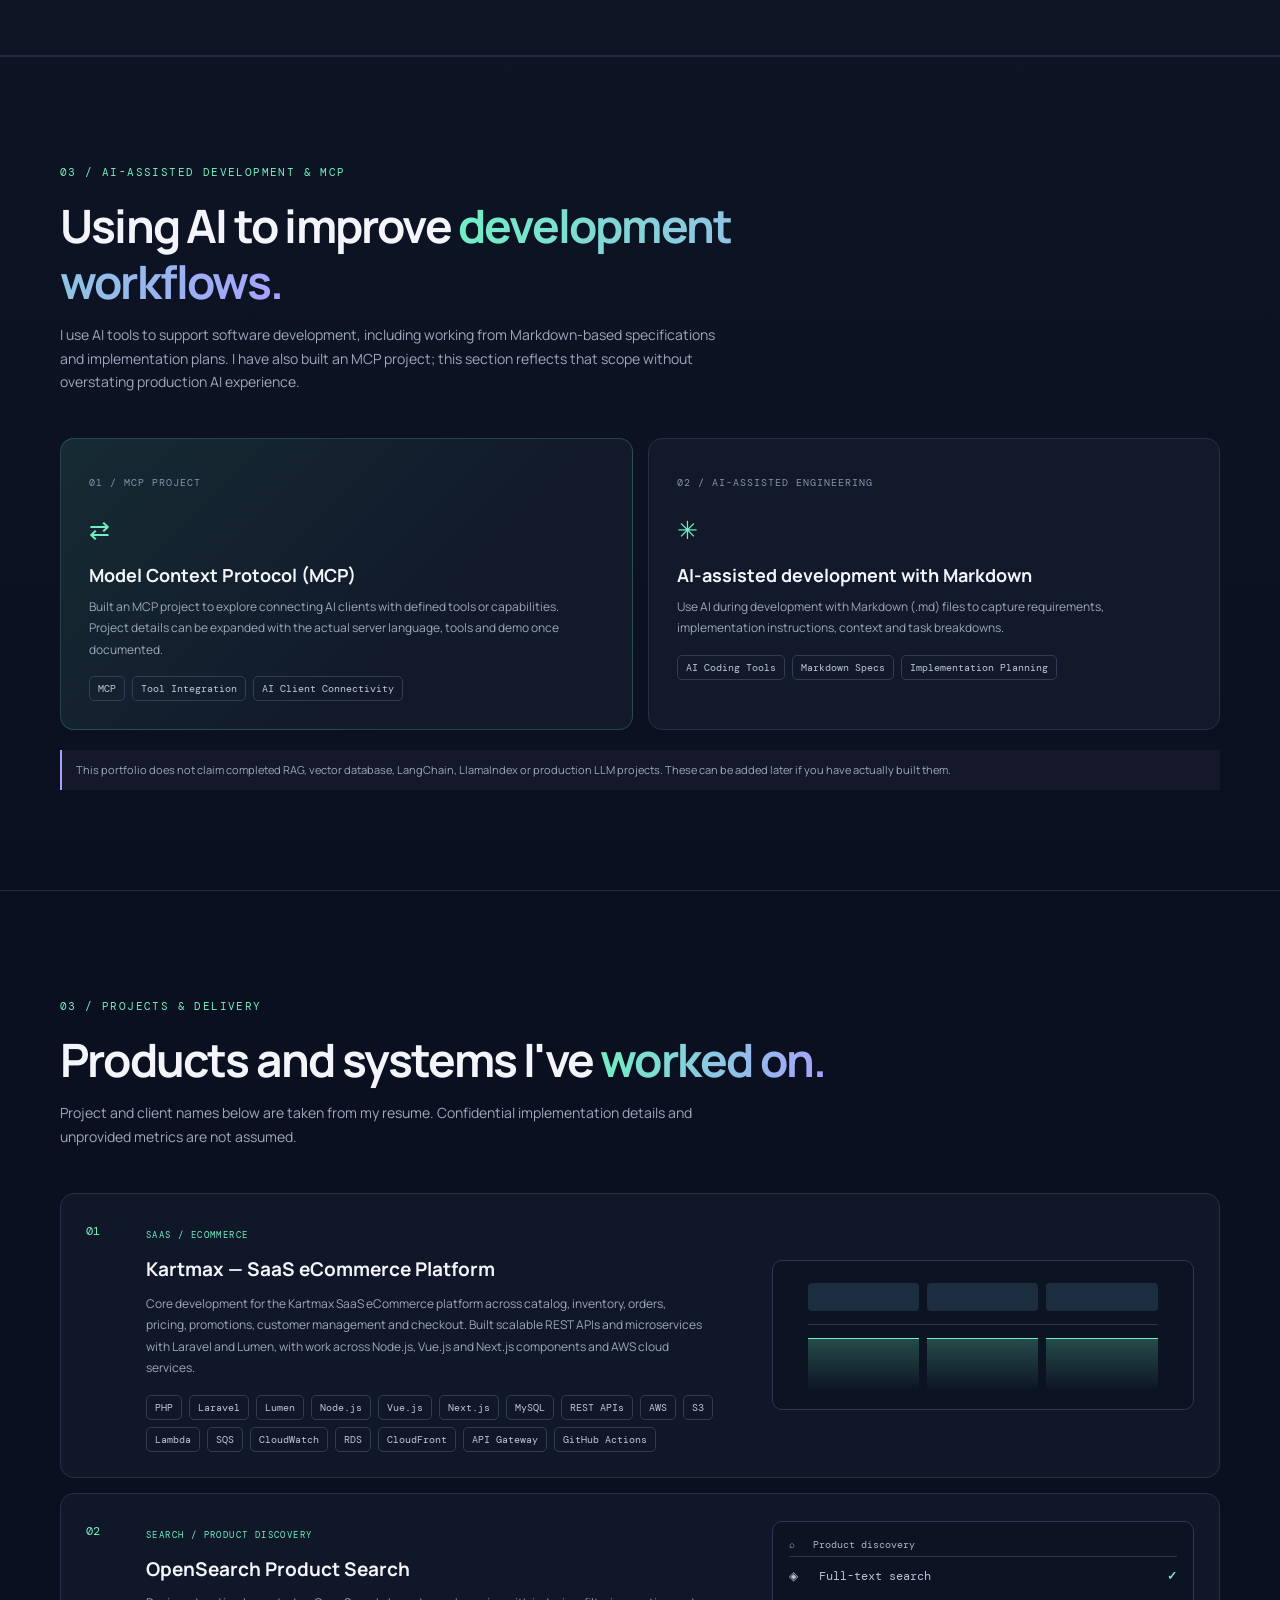
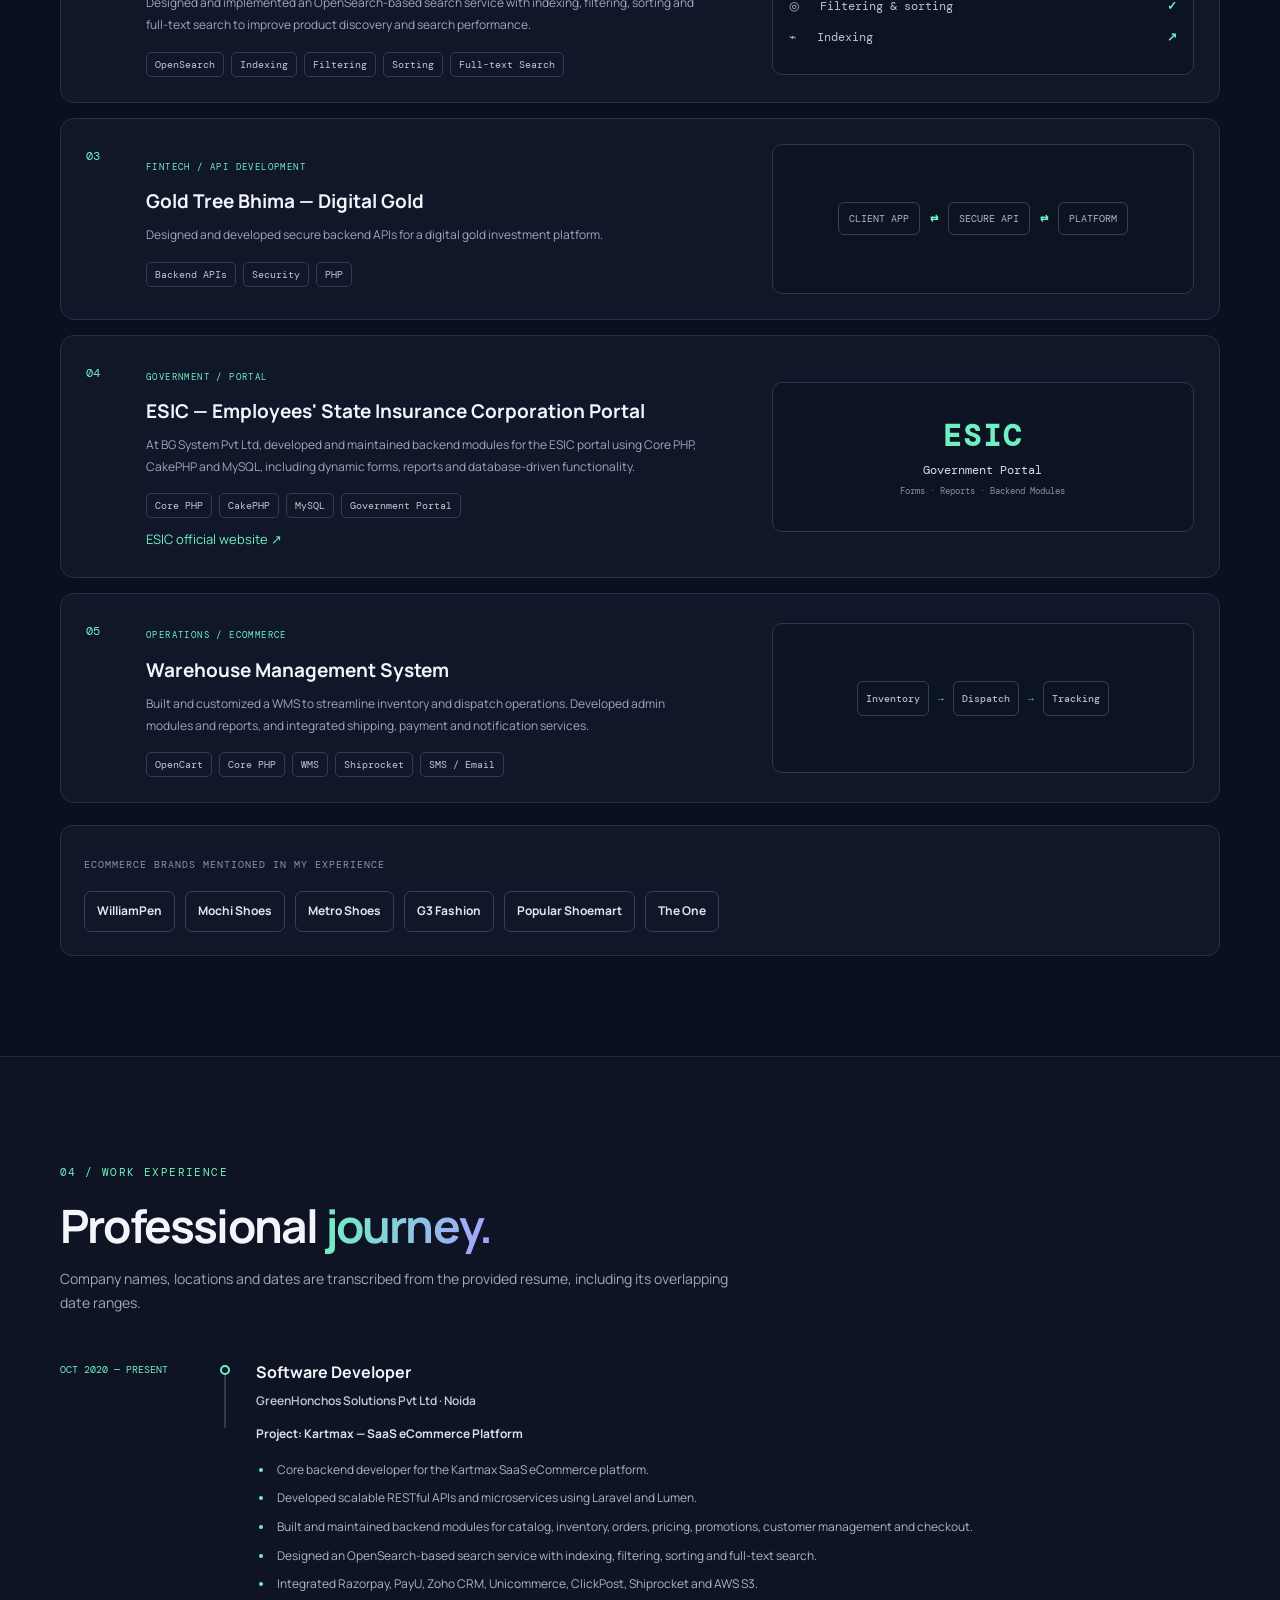
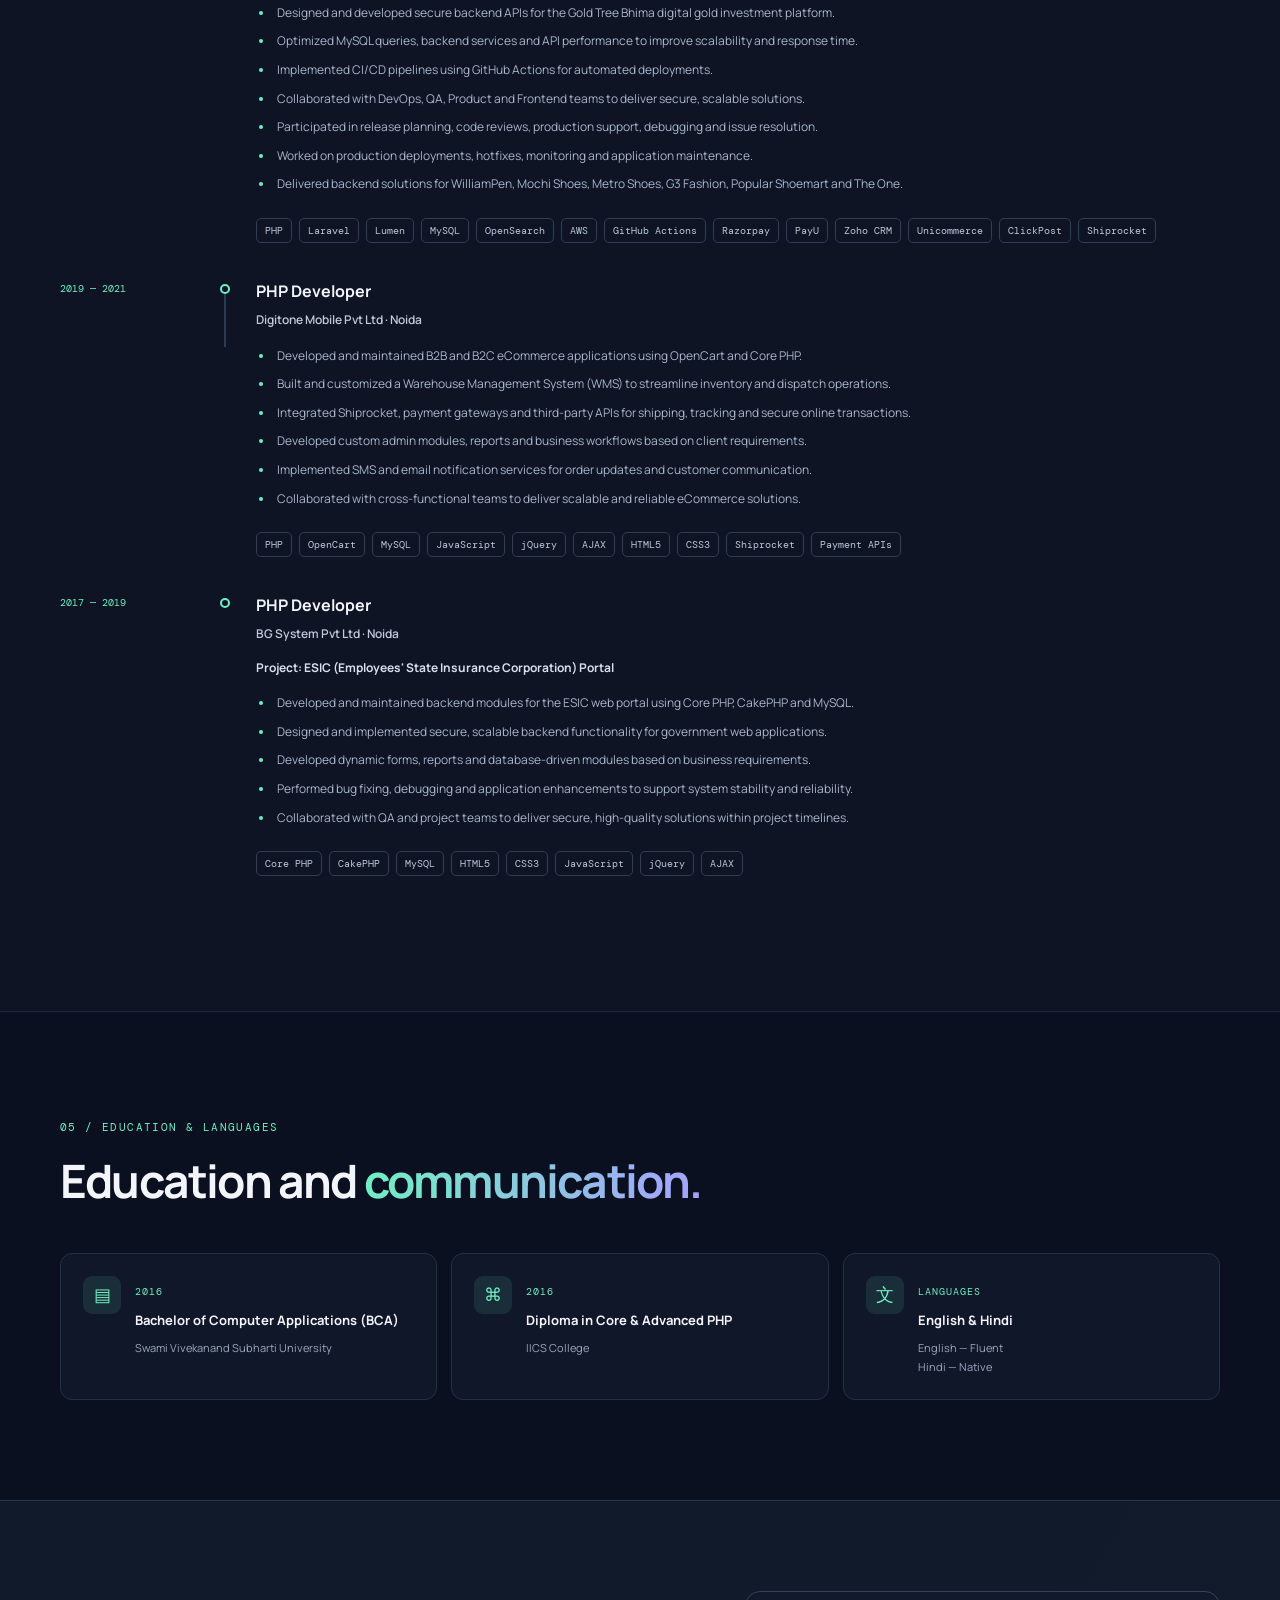
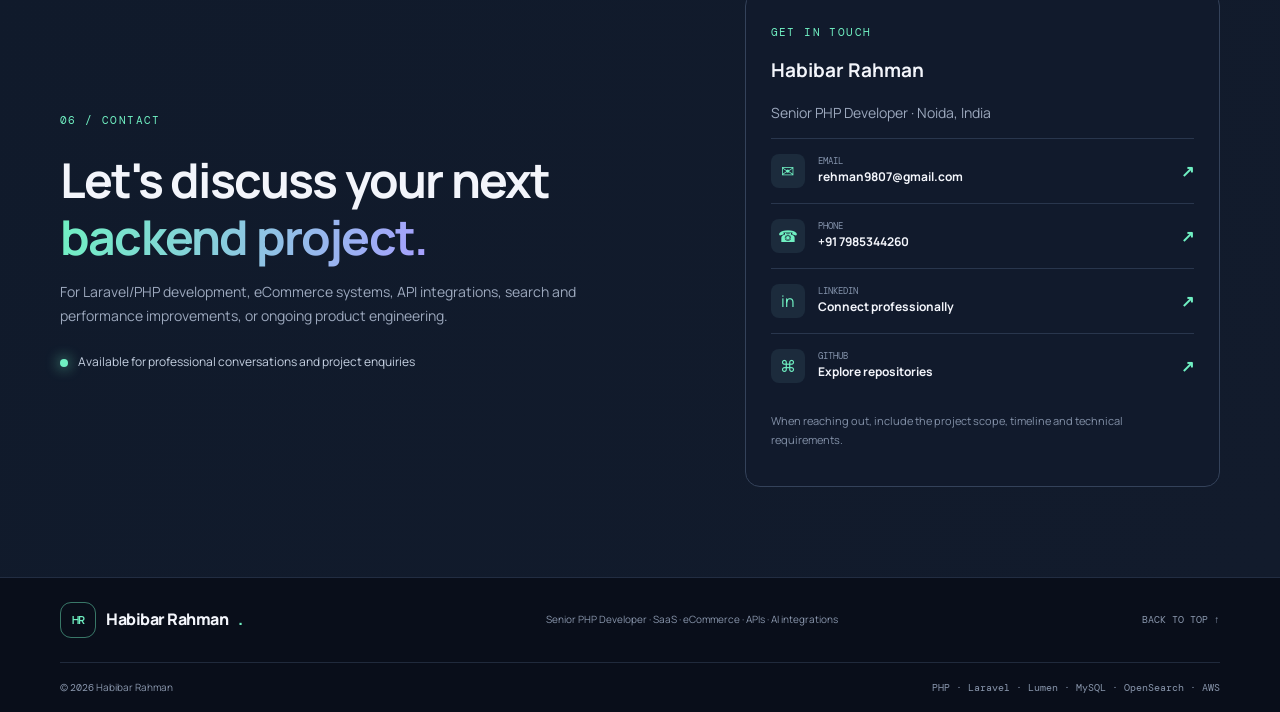
==== commit 3318380f: "Align AI section with actual MCP project and AI-assisted Markdown workflow" ====
--- a/index.html
+++ b/index.html
@@ -73,17 +73,12 @@
 </div></section>
 
 <section class="section ai-section" id="ai-engineering"><div class="wrap">
-  <div class="section-title"><small>03 / AI & EMERGING TECHNOLOGIES</small><h2>Bringing backend engineering closer to <span class="gradient">AI-powered products.</span></h2><p>Alongside my production backend experience, I’m expanding into Python and LLM application development. This section distinguishes my established engineering skills from AI topics I’m actively learning and exploring.</p></div>
-  <div class="ai-intro"><div class="ai-orbit"><span class="orbit-center">AI</span><i class="orbit-node node-one">LLM</i><i class="orbit-node node-two">RAG</i><i class="orbit-node node-three">MCP</i><i class="orbit-node node-four">API</i></div><div><small class="ai-label">CURRENT LEARNING / HANDS-ON EXPLORATION</small><h3>From APIs and search to LLM integrations and tool-connected workflows.</h3><p>My backend and OpenSearch experience gives me a practical foundation for building AI features, connecting models to business data, and exposing controlled tools to AI applications.</p></div></div>
+  <div class="section-title"><small>03 / AI-ASSISTED DEVELOPMENT & MCP</small><h2>Using AI to improve <span class="gradient">development workflows.</span></h2><p>I use AI tools to support software development, including working from Markdown-based specifications and implementation plans. I have also built an MCP project; this section reflects that scope without overstating production AI experience.</p></div>
   <div class="cards ai-cards">
-    <article class="skill-card"><small>01 / FOUNDATION</small><div class="card-icon">⌘</div><h3>Python for AI</h3><p>Building Python fundamentals for backend services and AI application workflows.</p><div class="tags"><span>Python</span><span>FastAPI — learning path</span><span>JSON / HTTP</span></div></article>
-    <article class="skill-card"><small>02 / LLM APPLICATIONS</small><div class="card-icon">✳</div><h3>LLMs & Prompt Design</h3><p>Exploring model APIs, structured outputs, prompt design and integrating LLM capabilities into applications.</p><div class="tags"><span>LLM APIs</span><span>Prompt Design</span><span>Structured Outputs</span></div></article>
-    <article class="skill-card"><small>03 / RETRIEVAL</small><div class="card-icon">⌕</div><h3>RAG & Search</h3><p>Learning retrieval-augmented generation, embeddings and vector retrieval, building on existing search and indexing experience.</p><div class="tags"><span>RAG</span><span>Embeddings</span><span>Vector Search</span><span>OpenSearch</span></div></article>
-    <article class="skill-card"><small>04 / FRAMEWORKS</small><div class="card-icon">◇</div><h3>LLM Frameworks</h3><p>Exploring frameworks for retrieval pipelines, tool calling and orchestrating multi-step LLM workflows.</p><div class="tags"><span>LangChain</span><span>LlamaIndex</span><span>Agent workflows</span></div></article>
-    <article class="skill-card featured"><small>05 / MODEL CONTEXT PROTOCOL</small><div class="card-icon">⇄</div><h3>MCP Servers & Tool Integration</h3><p>Learning how to build MCP servers that expose controlled tools and resources to AI clients, with explicit permissions and safe access to backend services.</p><div class="tags"><span>Model Context Protocol</span><span>MCP Tools</span><span>Python</span><span>API Integration</span></div></article>
-    <article class="skill-card"><small>06 / RELIABLE AI</small><div class="card-icon">✓</div><h3>Evaluation & Guardrails</h3><p>Areas to develop for production-grade AI: output validation, access controls, evaluation, logging and failure handling.</p><div class="tags"><span>Validation</span><span>Observability</span><span>Security</span><span>Evaluation</span></div></article>
+    <article class="skill-card featured"><small>01 / MCP PROJECT</small><div class="card-icon">⇄</div><h3>Model Context Protocol (MCP)</h3><p>Built an MCP project to explore connecting AI clients with defined tools or capabilities. Project details can be expanded with the actual server language, tools and demo once documented.</p><div class="tags"><span>MCP</span><span>Tool Integration</span><span>AI Client Connectivity</span></div></article>
+    <article class="skill-card"><small>02 / AI-ASSISTED ENGINEERING</small><div class="card-icon">✳</div><h3>AI-assisted development with Markdown</h3><p>Use AI during development with Markdown (.md) files to capture requirements, implementation instructions, context and task breakdowns.</p><div class="tags"><span>AI Coding Tools</span><span>Markdown Specs</span><span>Implementation Planning</span></div></article>
   </div>
-  <p class="ai-disclaimer">Transparency note: AI/GenAI items above are presented as learning and exploration areas—not as 8+ years of production AI experience or completed client AI projects.</p>
+  <p class="ai-disclaimer">This portfolio does not claim completed RAG, vector database, LangChain, LlamaIndex or production LLM projects. These can be added later if you have actually built them.</p>
 </div></section>
 
 <section class="wrap section" id="projects">
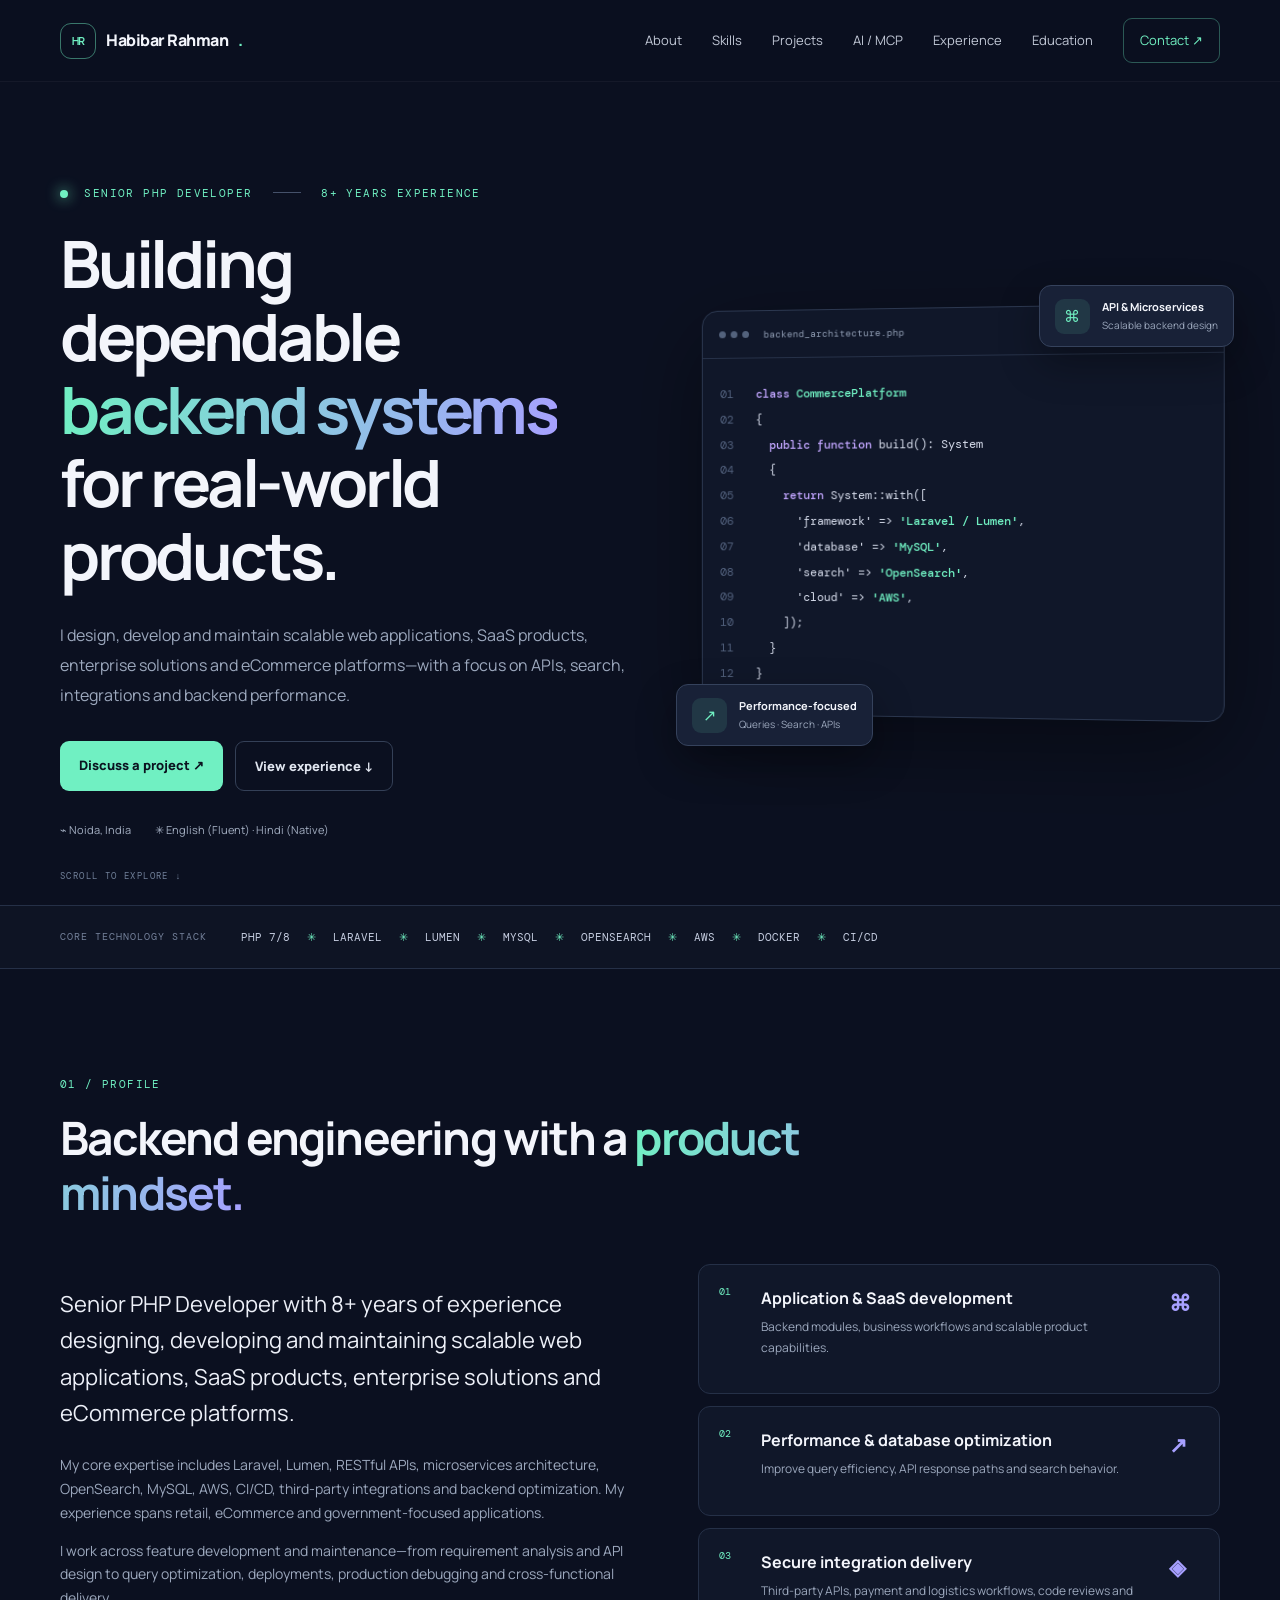
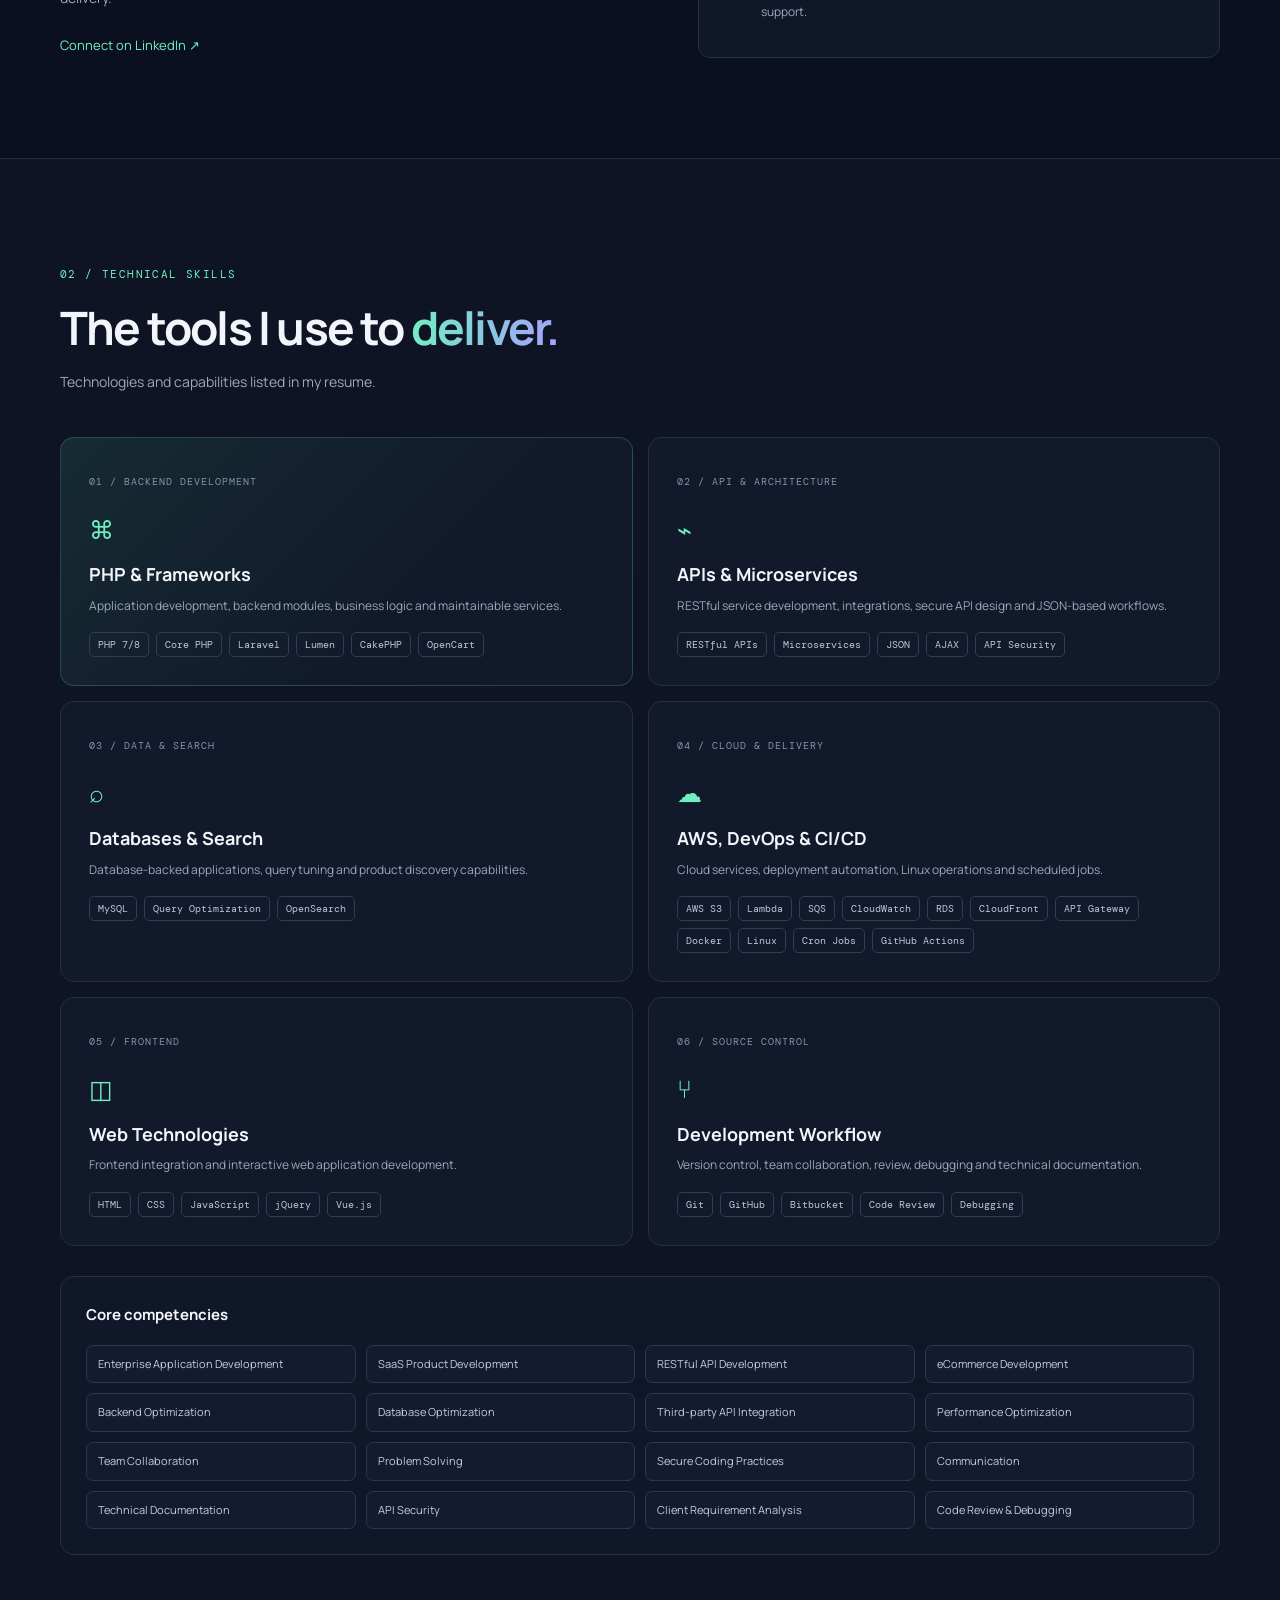
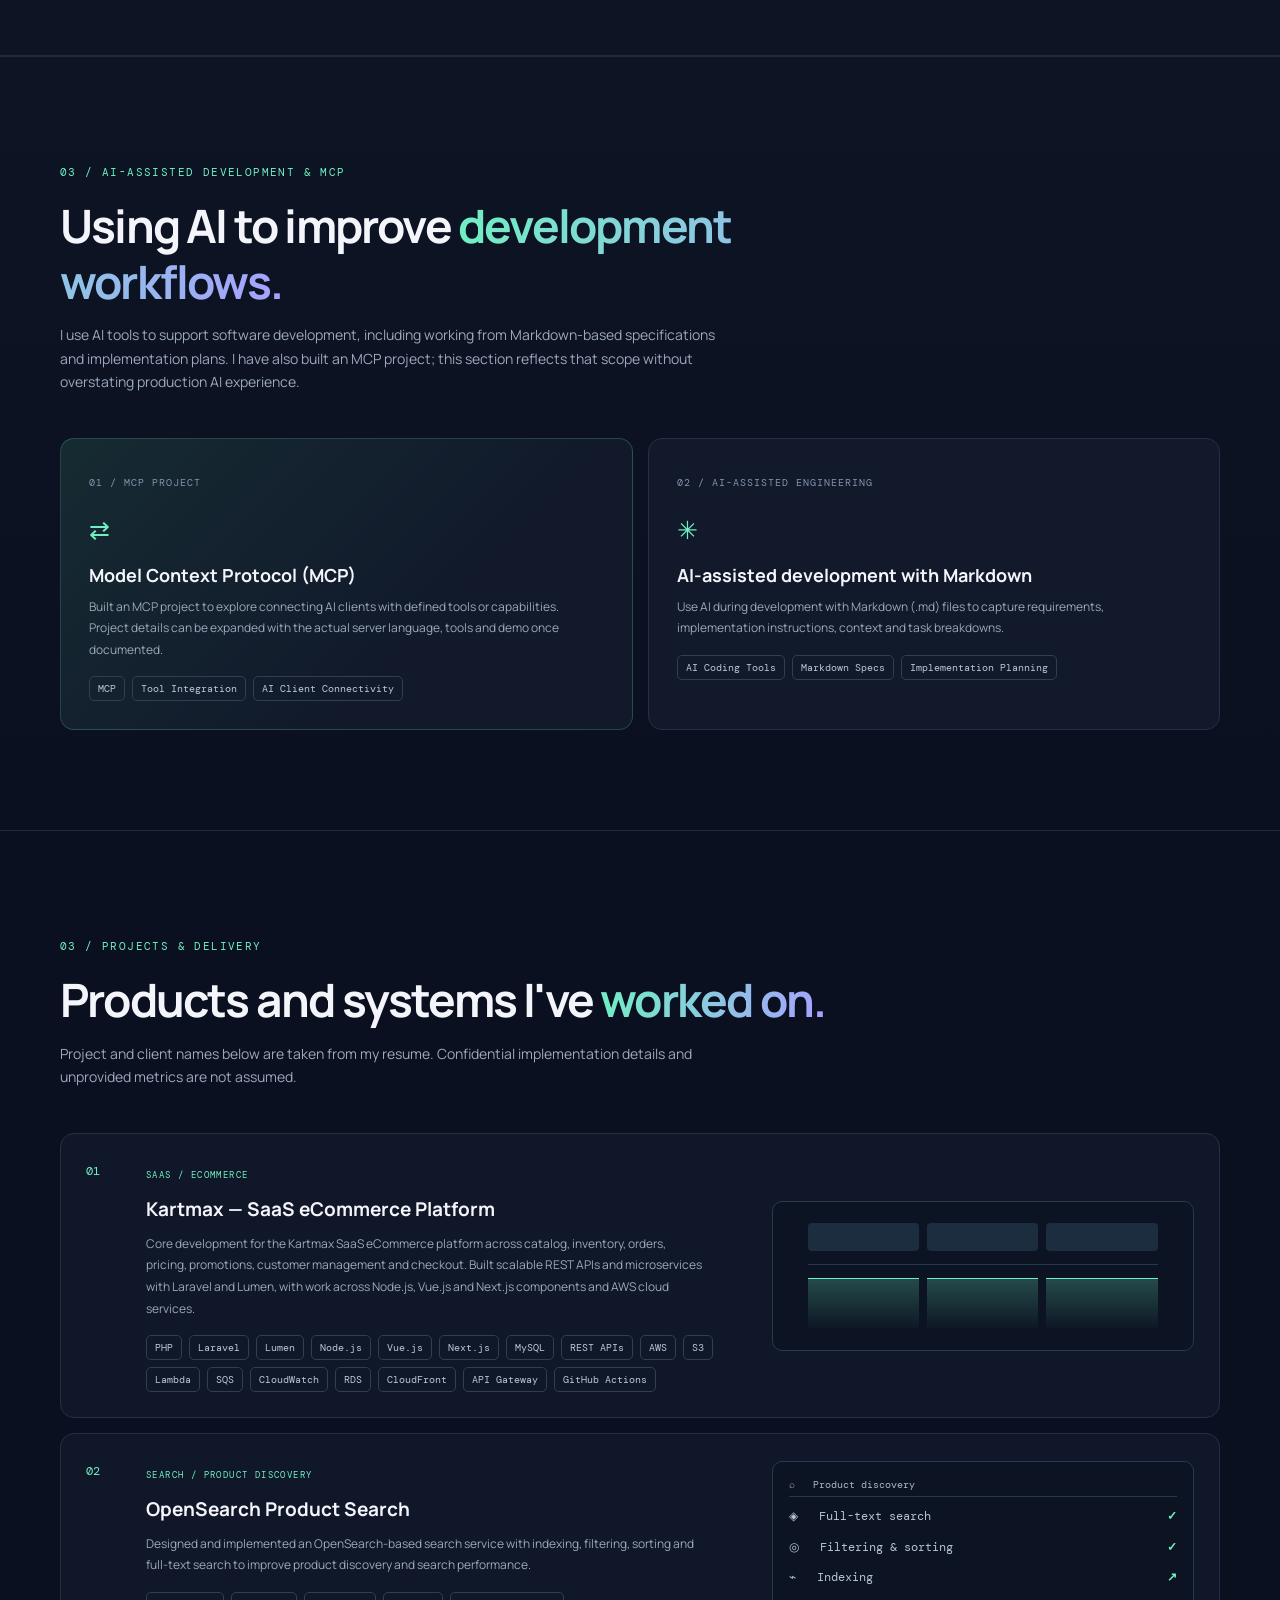
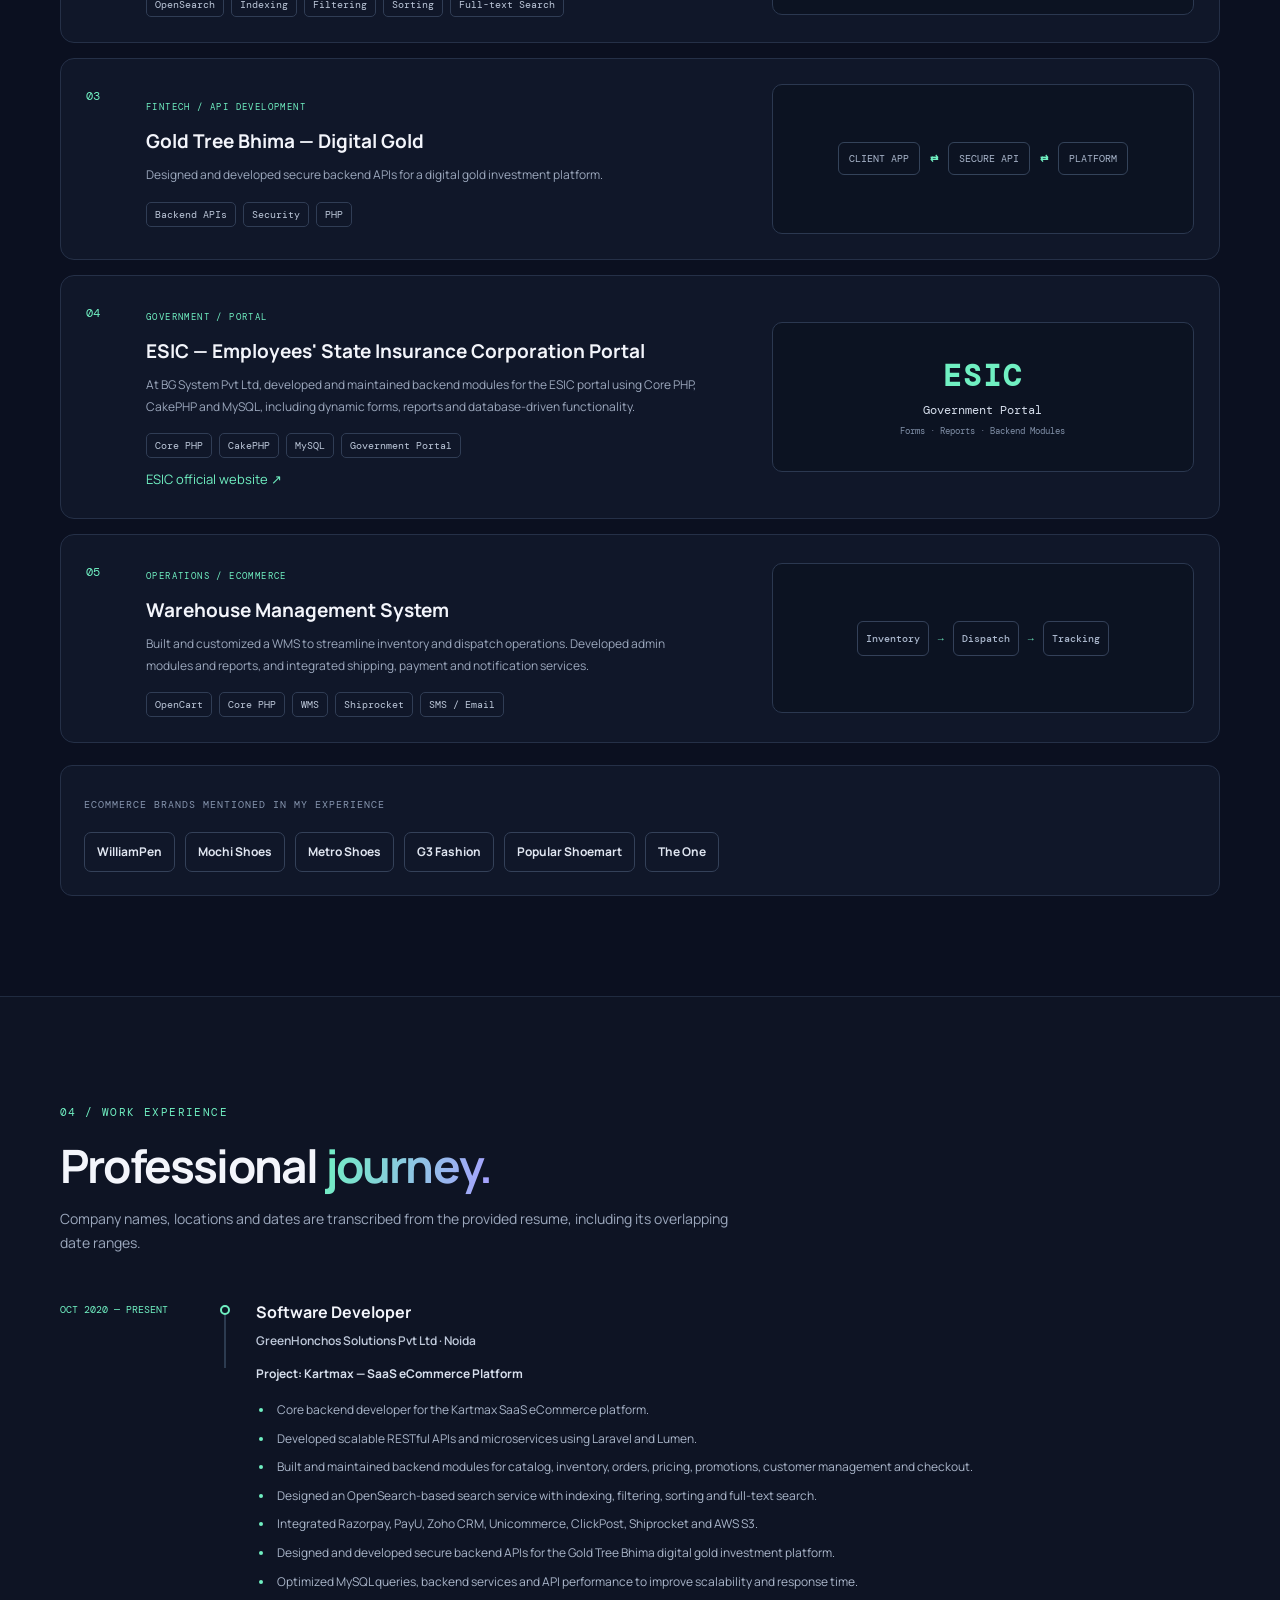
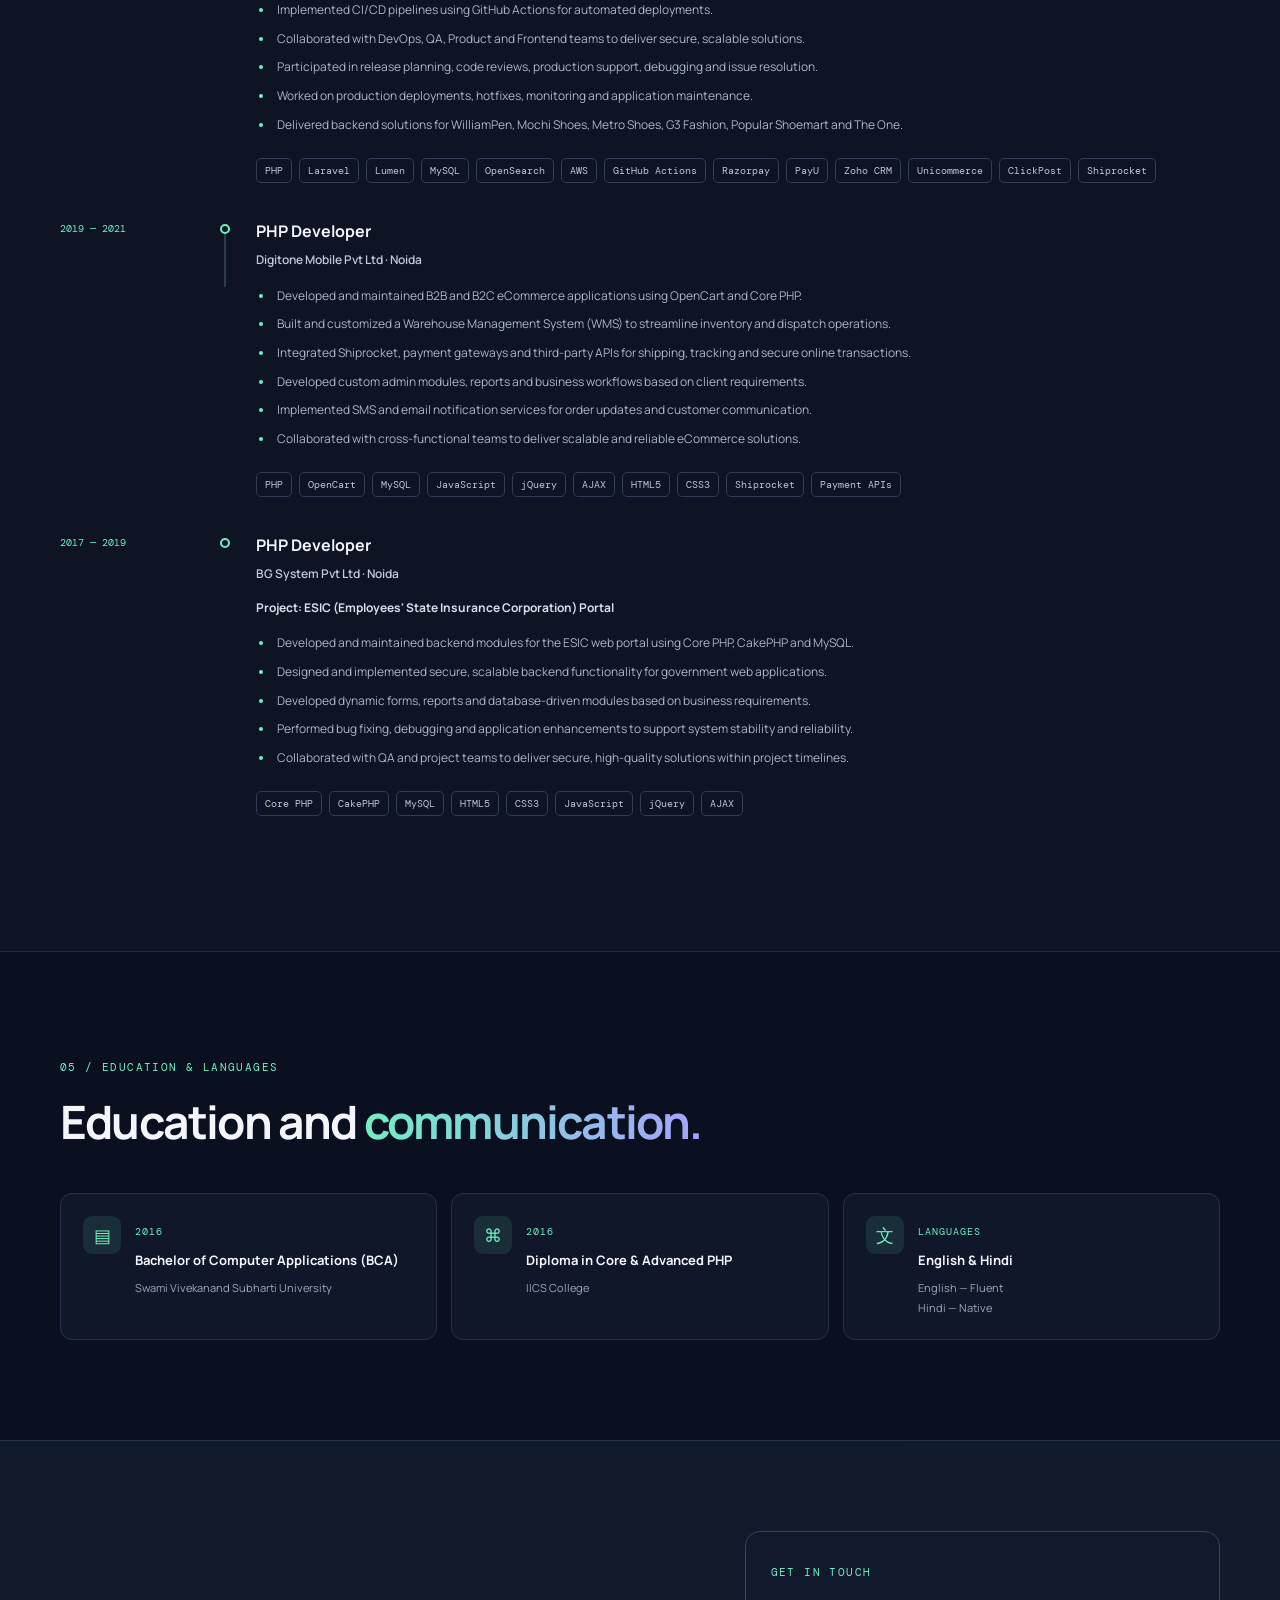
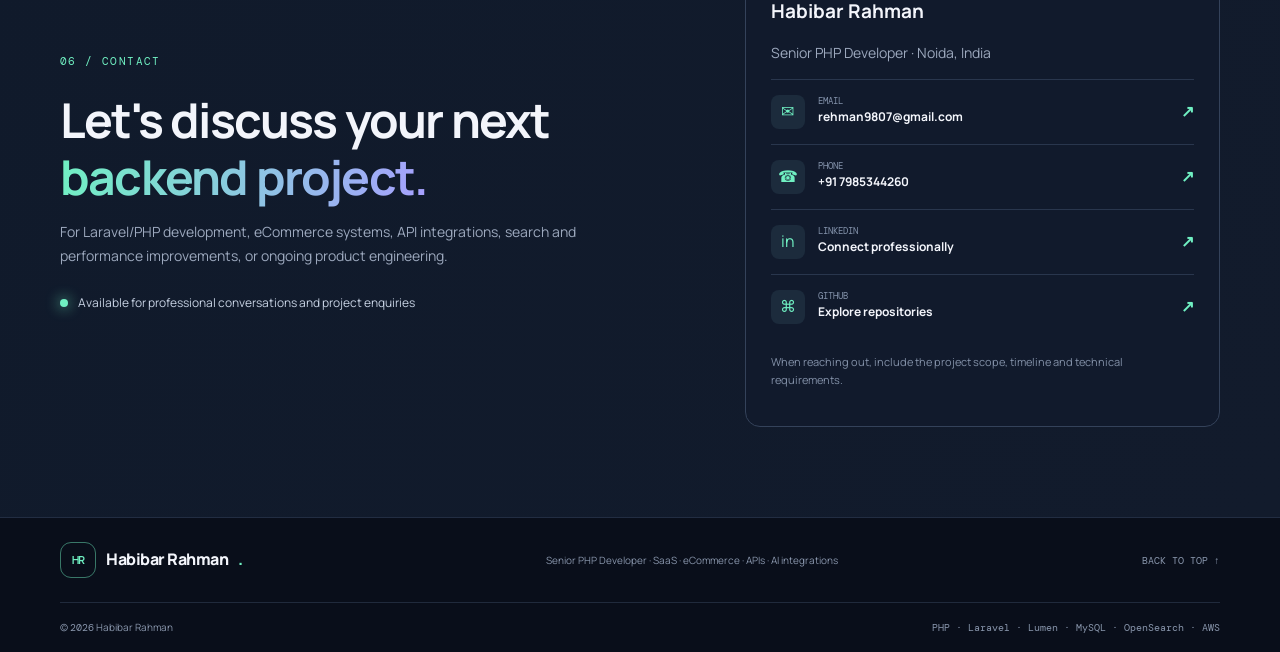
==== commit e1c4f2be: "Remove AI skills disclaimer from portfolio" ====
--- a/index.html
+++ b/index.html
@@ -78,7 +78,7 @@
     <article class="skill-card featured"><small>01 / MCP PROJECT</small><div class="card-icon">⇄</div><h3>Model Context Protocol (MCP)</h3><p>Built an MCP project to explore connecting AI clients with defined tools or capabilities. Project details can be expanded with the actual server language, tools and demo once documented.</p><div class="tags"><span>MCP</span><span>Tool Integration</span><span>AI Client Connectivity</span></div></article>
     <article class="skill-card"><small>02 / AI-ASSISTED ENGINEERING</small><div class="card-icon">✳</div><h3>AI-assisted development with Markdown</h3><p>Use AI during development with Markdown (.md) files to capture requirements, implementation instructions, context and task breakdowns.</p><div class="tags"><span>AI Coding Tools</span><span>Markdown Specs</span><span>Implementation Planning</span></div></article>
   </div>
-  <p class="ai-disclaimer">This portfolio does not claim completed RAG, vector database, LangChain, LlamaIndex or production LLM projects. These can be added later if you have actually built them.</p>
+  
 </div></section>
 
 <section class="wrap section" id="projects">
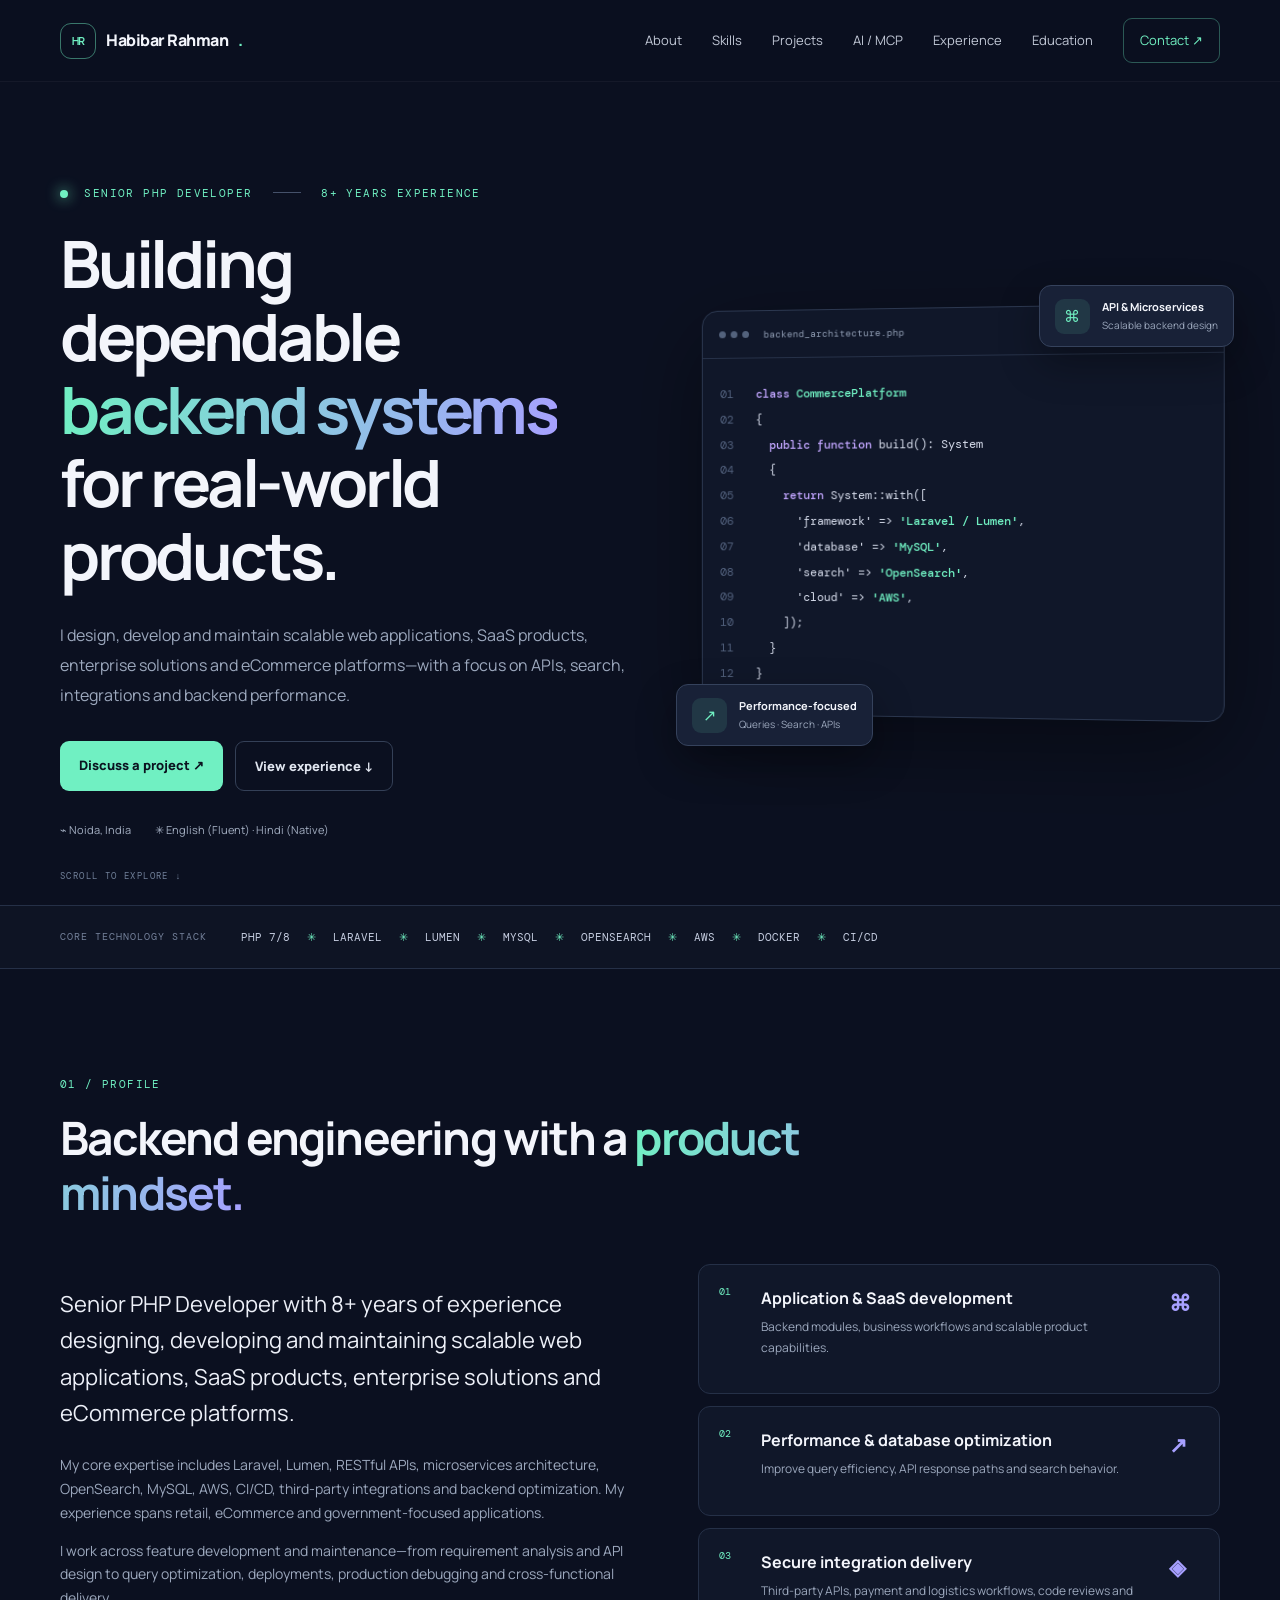
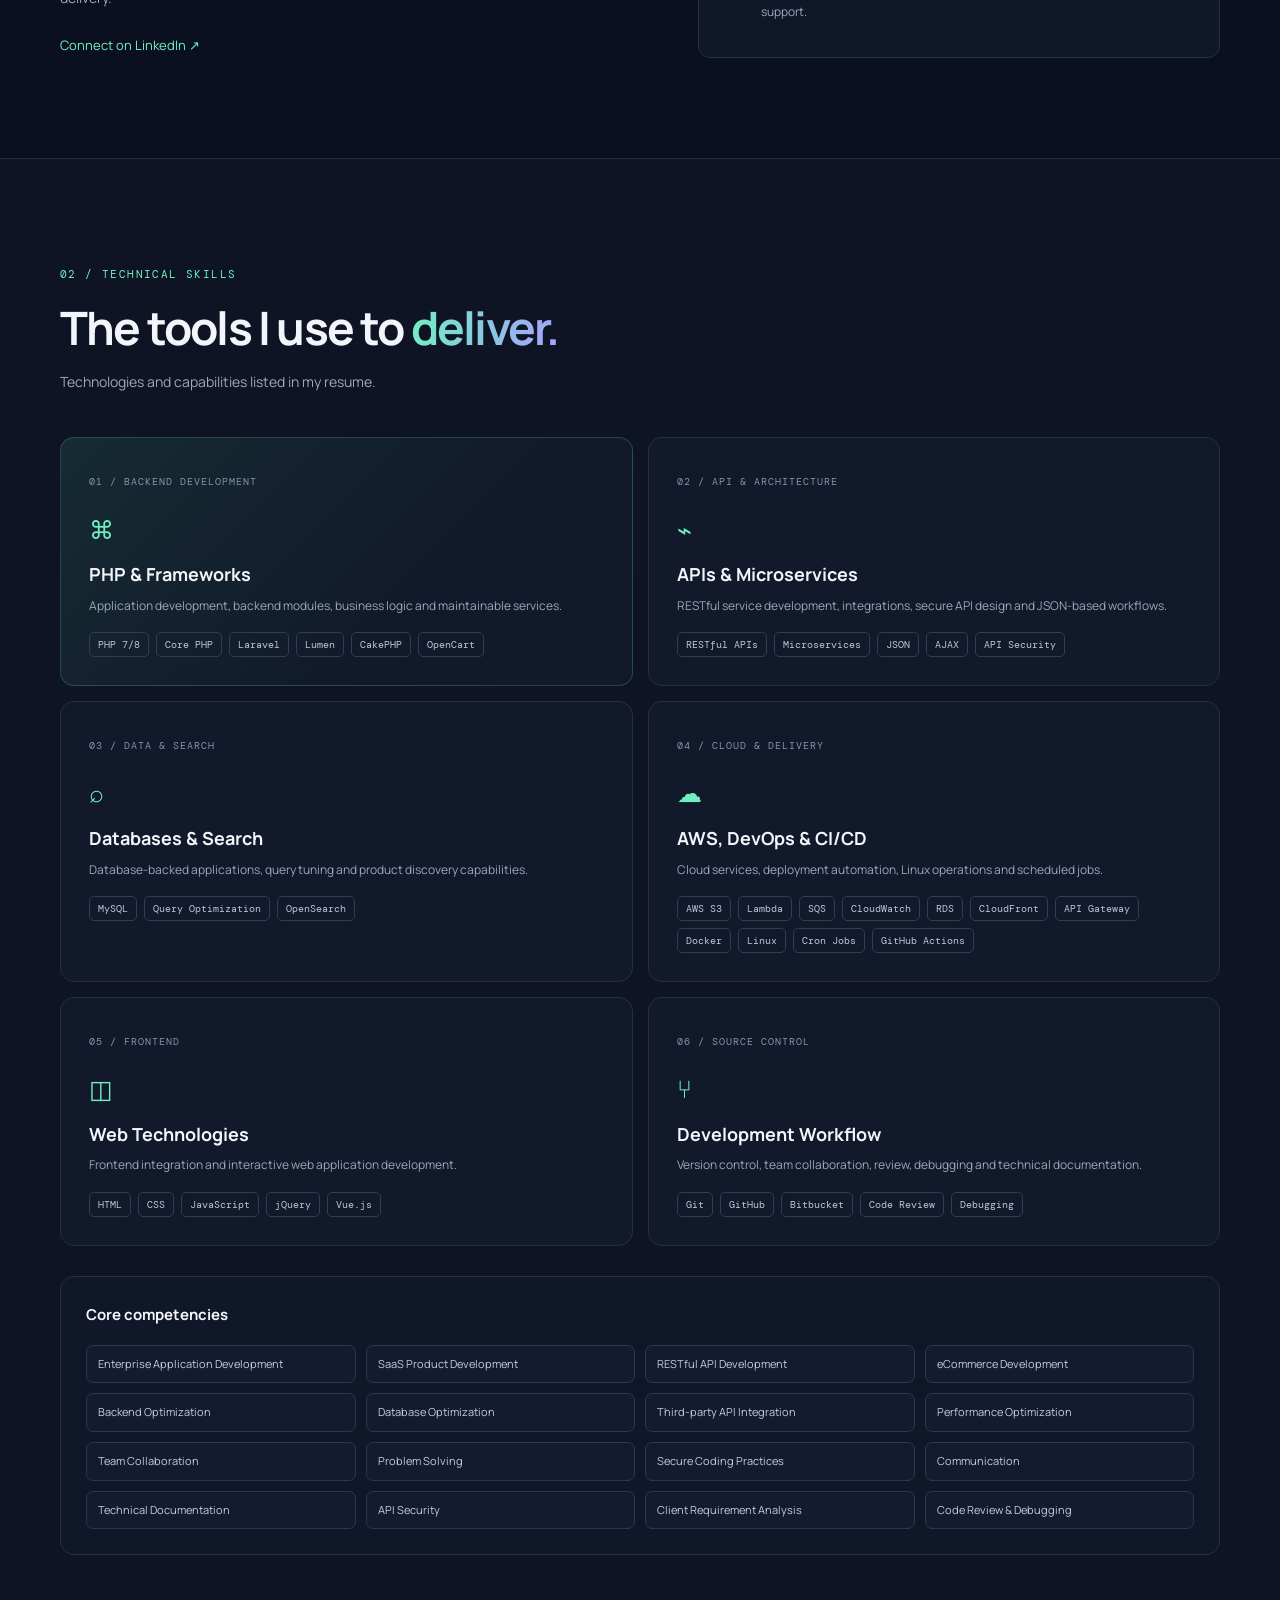
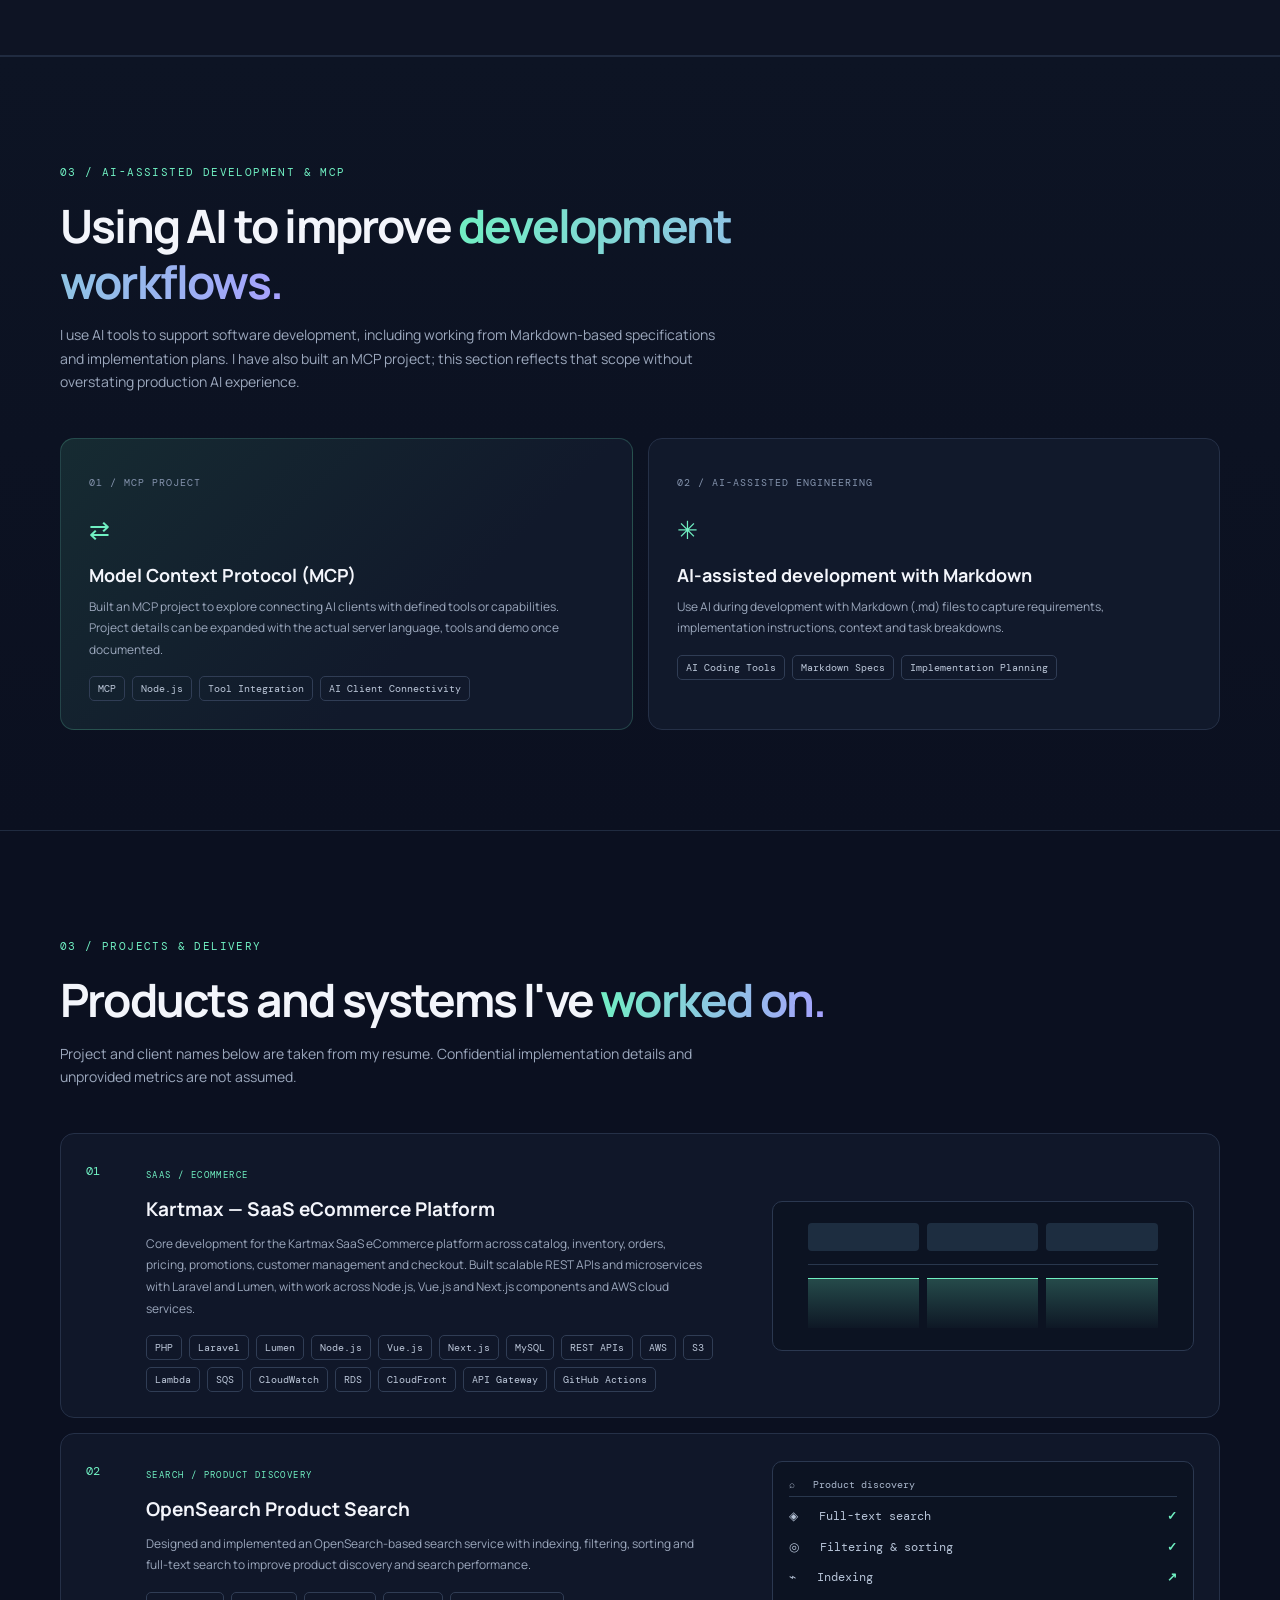
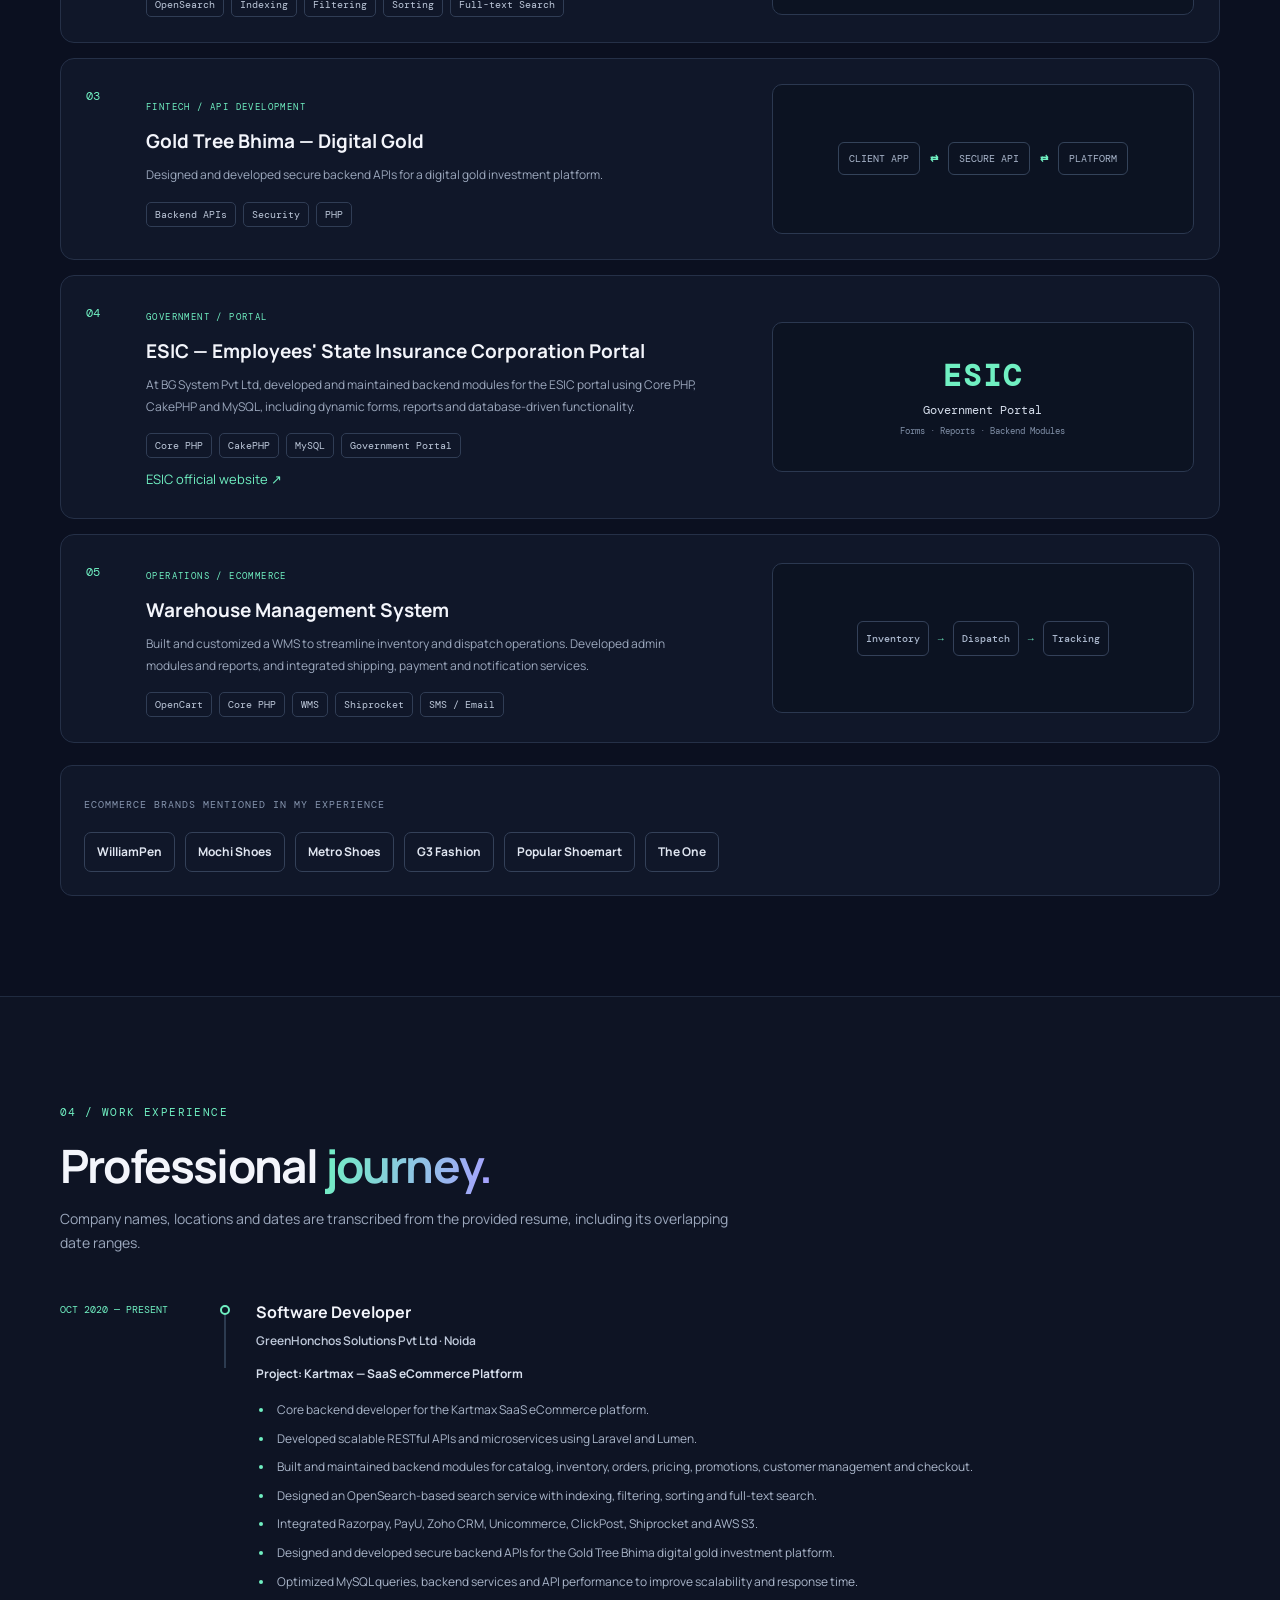
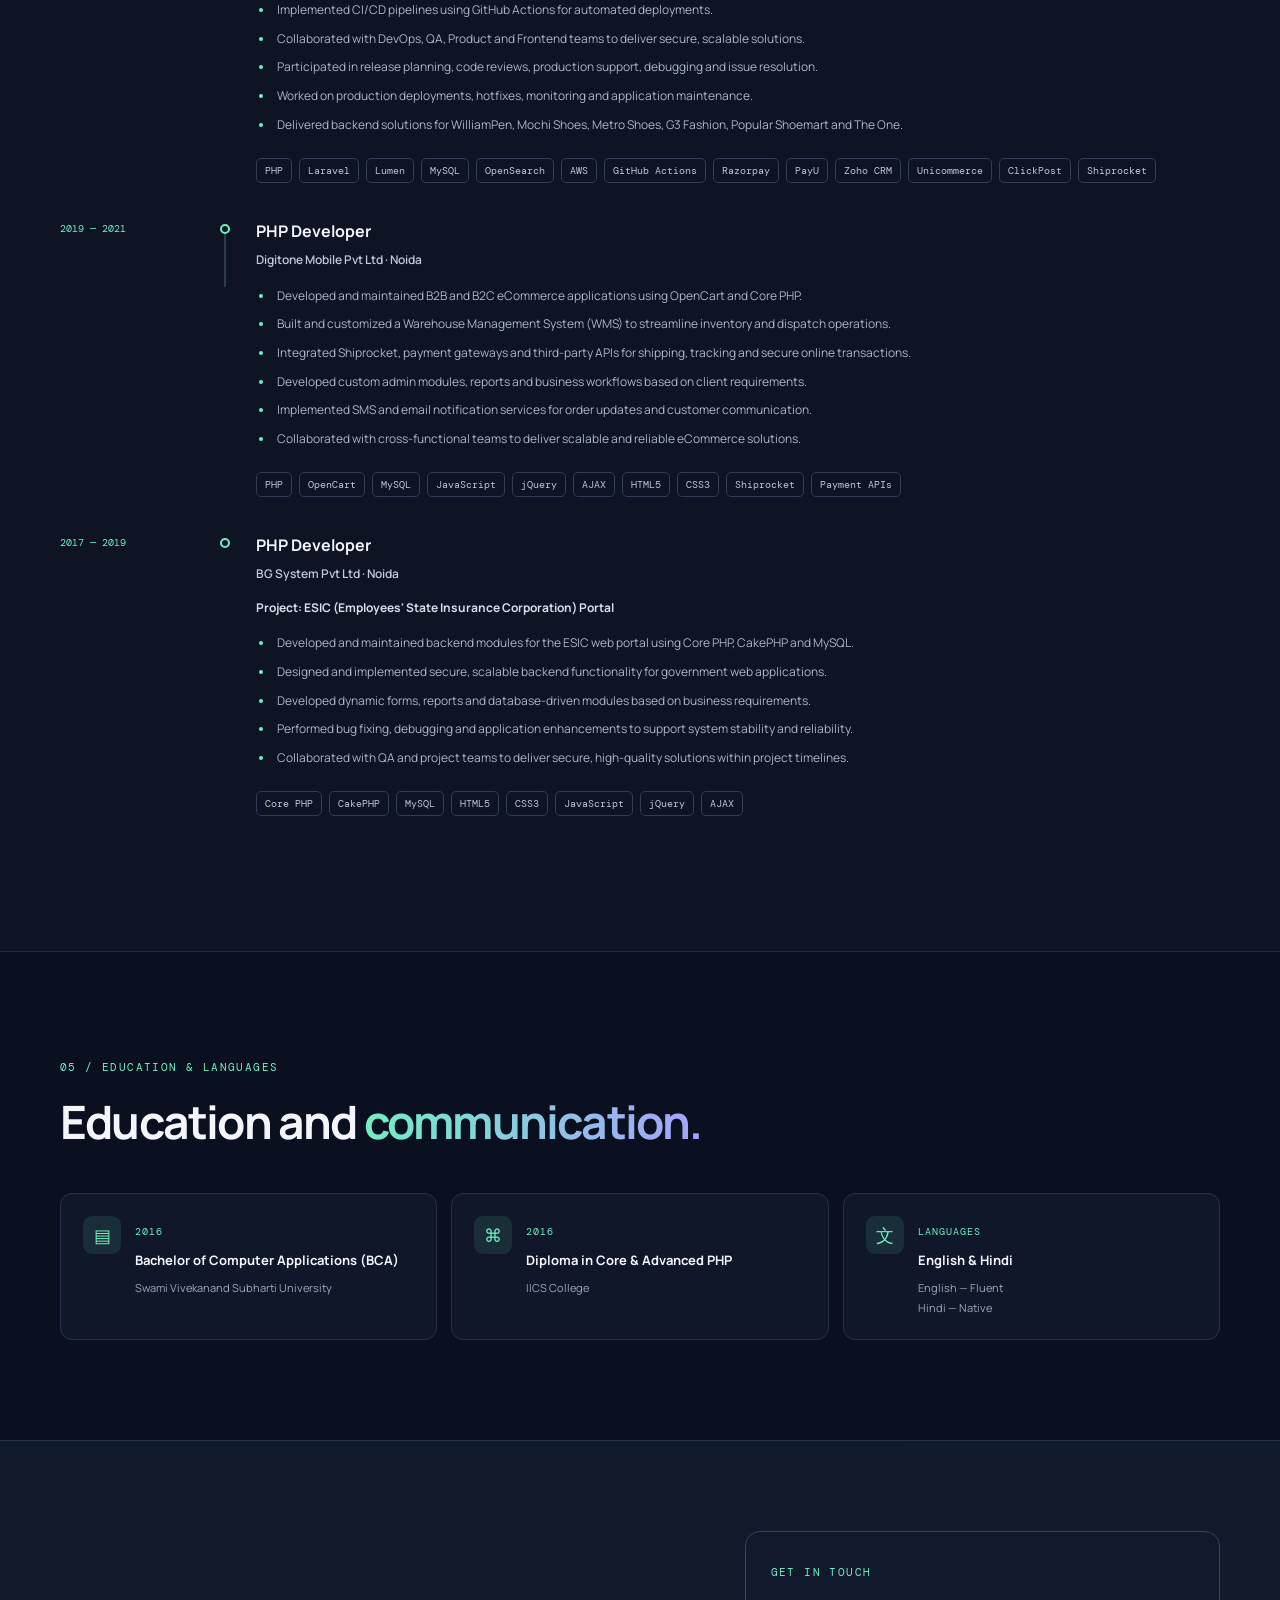
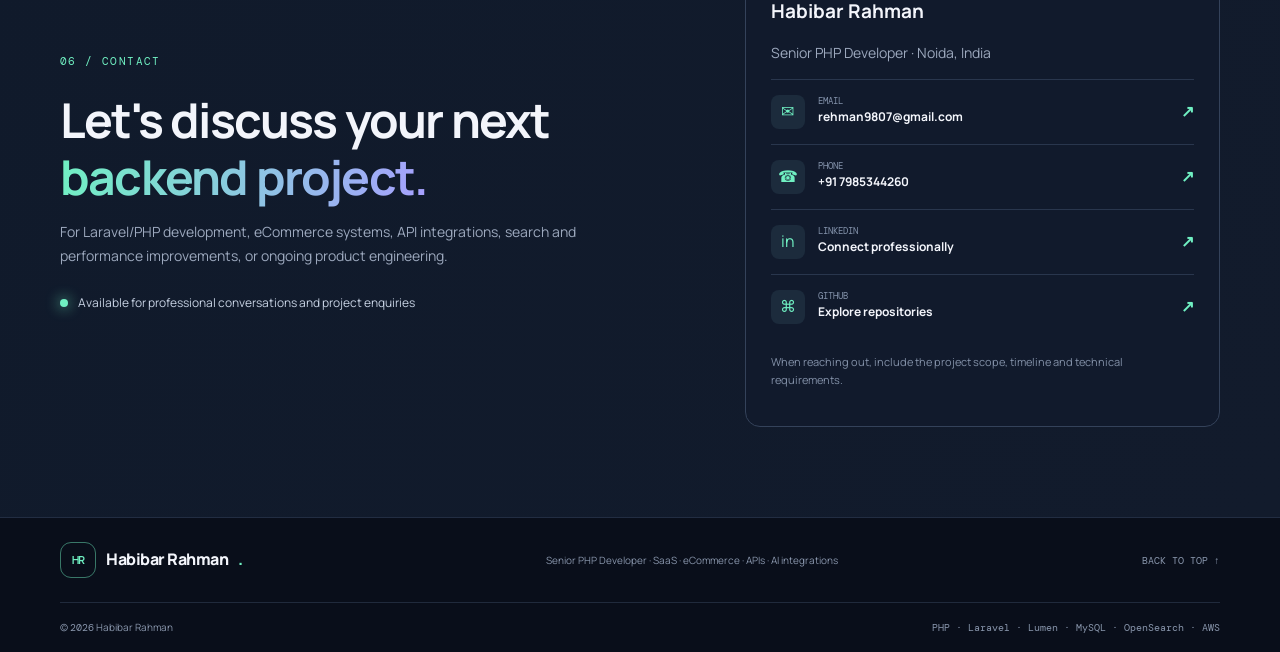
==== commit 7337f6ae: "Add Node.js to MCP project technology stack" ====
--- a/index.html
+++ b/index.html
@@ -75,7 +75,7 @@
 <section class="section ai-section" id="ai-engineering"><div class="wrap">
   <div class="section-title"><small>03 / AI-ASSISTED DEVELOPMENT & MCP</small><h2>Using AI to improve <span class="gradient">development workflows.</span></h2><p>I use AI tools to support software development, including working from Markdown-based specifications and implementation plans. I have also built an MCP project; this section reflects that scope without overstating production AI experience.</p></div>
   <div class="cards ai-cards">
-    <article class="skill-card featured"><small>01 / MCP PROJECT</small><div class="card-icon">⇄</div><h3>Model Context Protocol (MCP)</h3><p>Built an MCP project to explore connecting AI clients with defined tools or capabilities. Project details can be expanded with the actual server language, tools and demo once documented.</p><div class="tags"><span>MCP</span><span>Tool Integration</span><span>AI Client Connectivity</span></div></article>
+    <article class="skill-card featured"><small>01 / MCP PROJECT</small><div class="card-icon">⇄</div><h3>Model Context Protocol (MCP)</h3><p>Built an MCP project to explore connecting AI clients with defined tools or capabilities. Project details can be expanded with the actual server language, tools and demo once documented.</p><div class="tags"><span>MCP</span><span>Node.js</span><span>Tool Integration</span><span>AI Client Connectivity</span></div></article>
     <article class="skill-card"><small>02 / AI-ASSISTED ENGINEERING</small><div class="card-icon">✳</div><h3>AI-assisted development with Markdown</h3><p>Use AI during development with Markdown (.md) files to capture requirements, implementation instructions, context and task breakdowns.</p><div class="tags"><span>AI Coding Tools</span><span>Markdown Specs</span><span>Implementation Planning</span></div></article>
   </div>
   
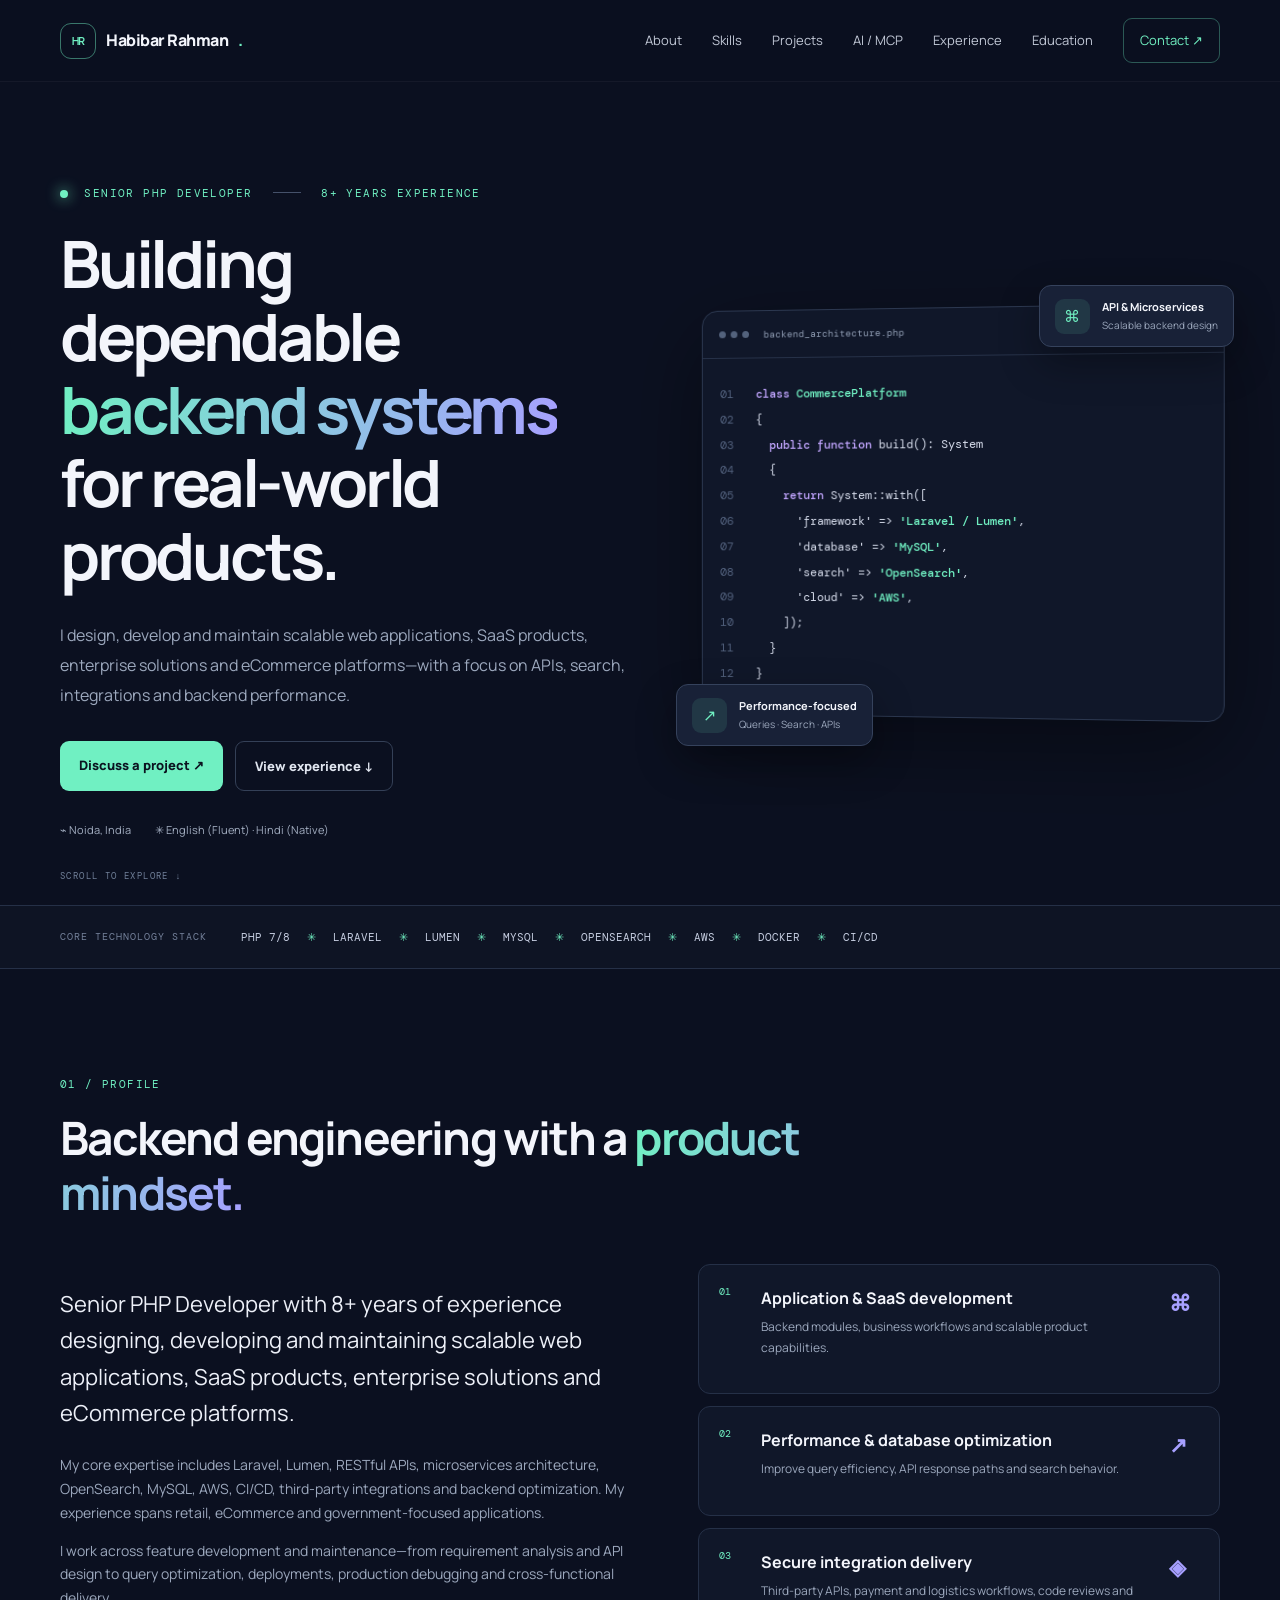
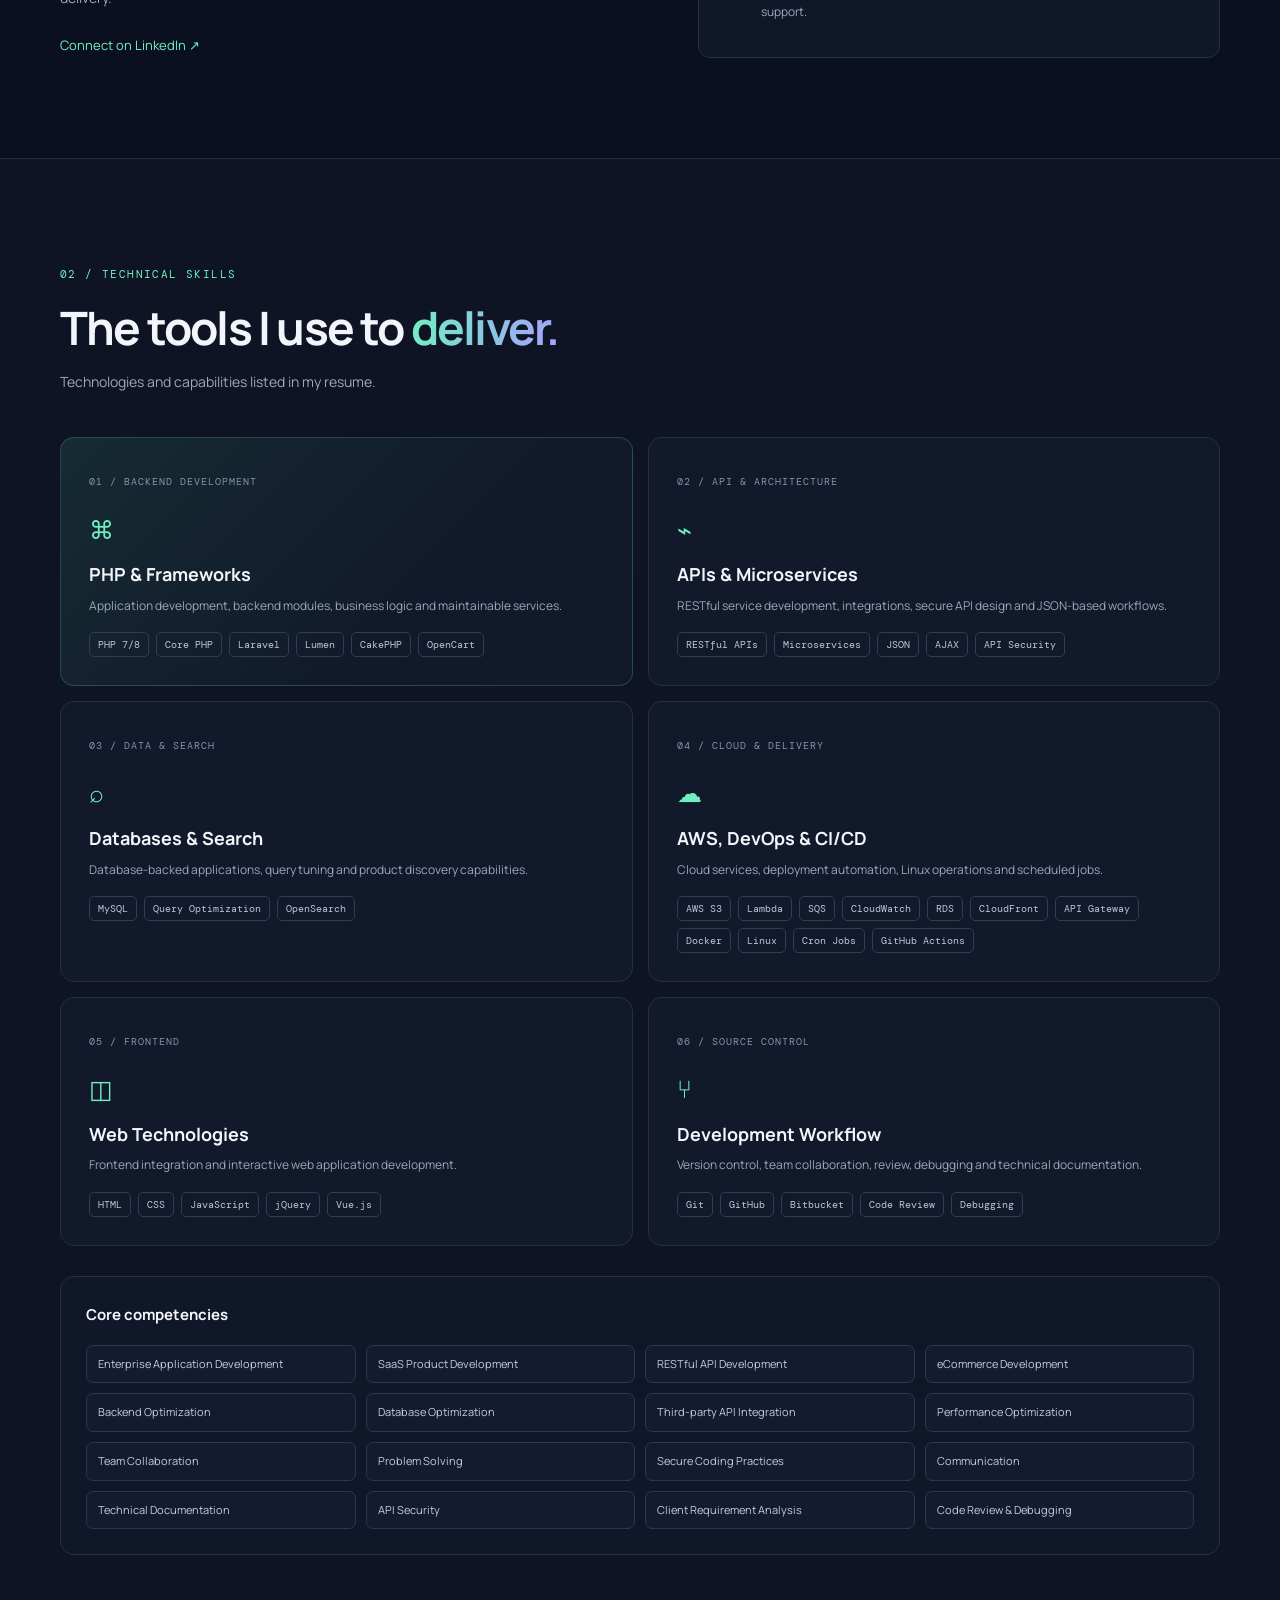
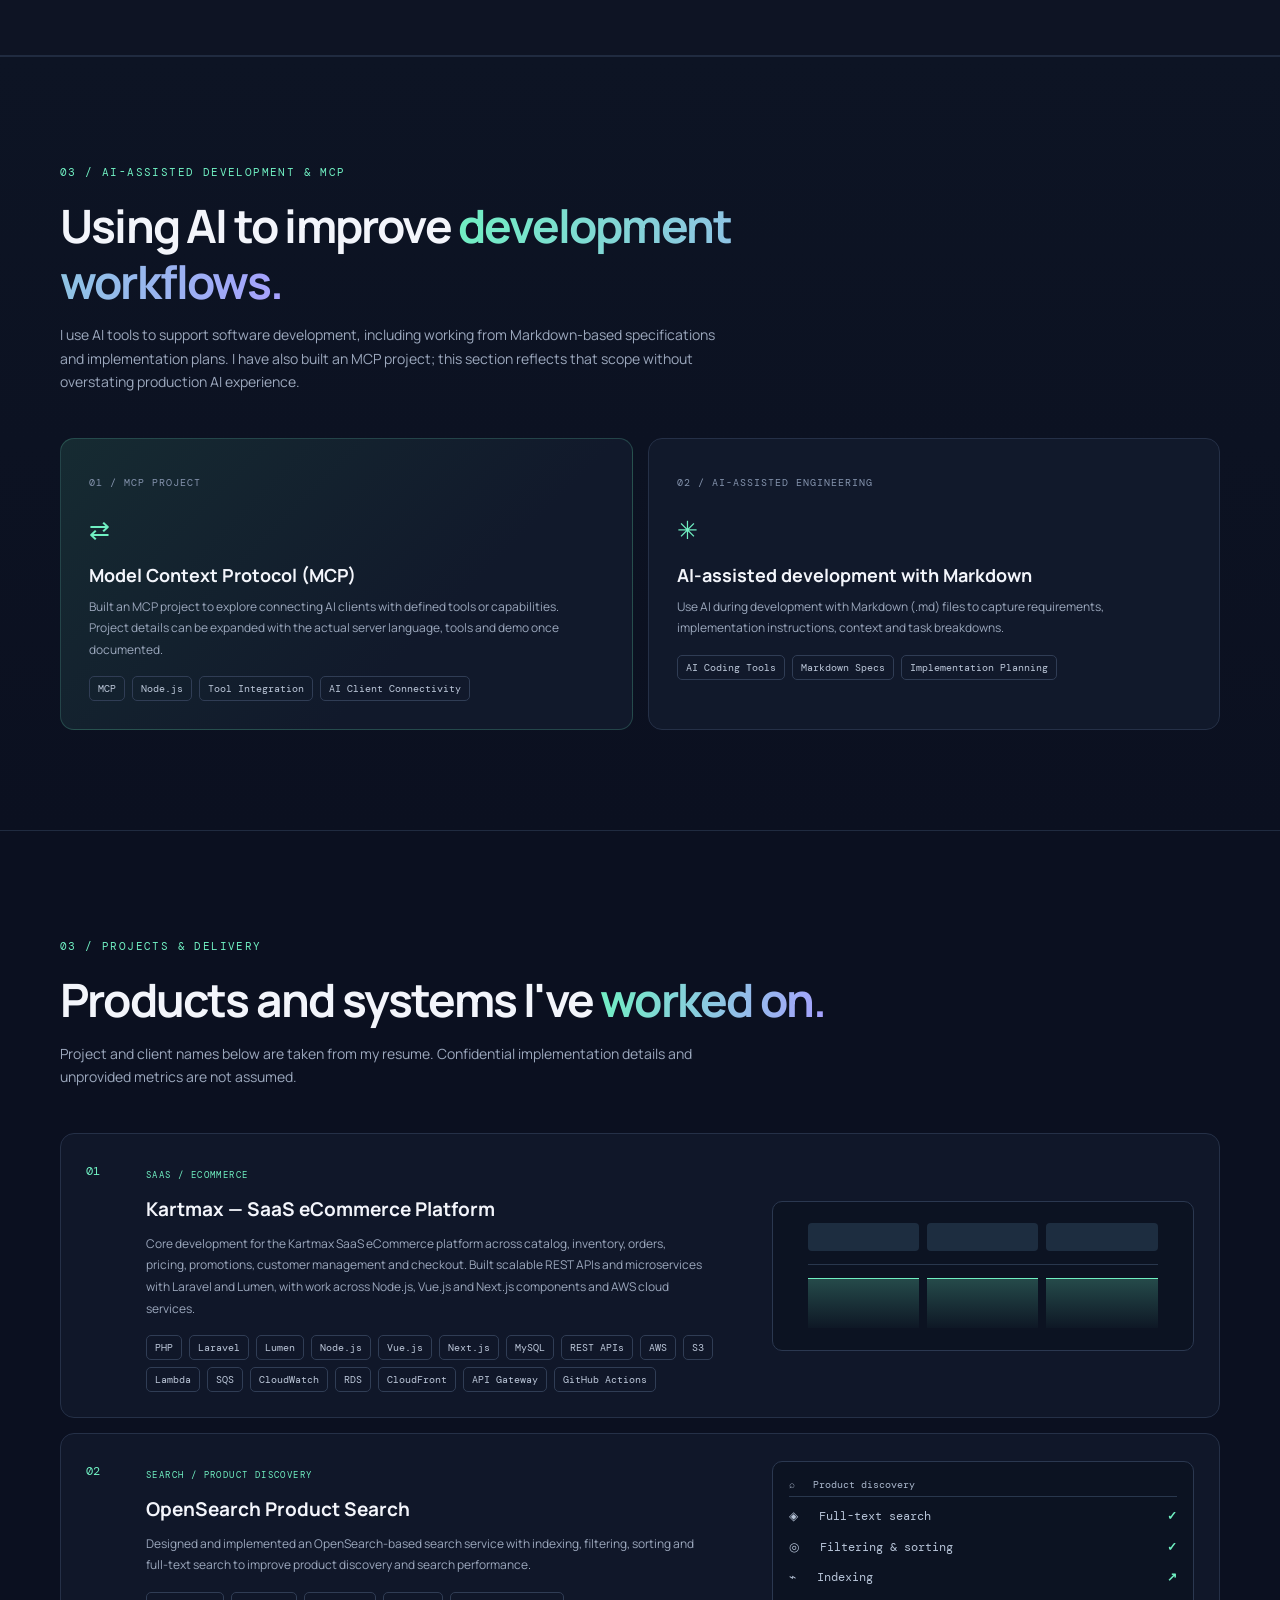
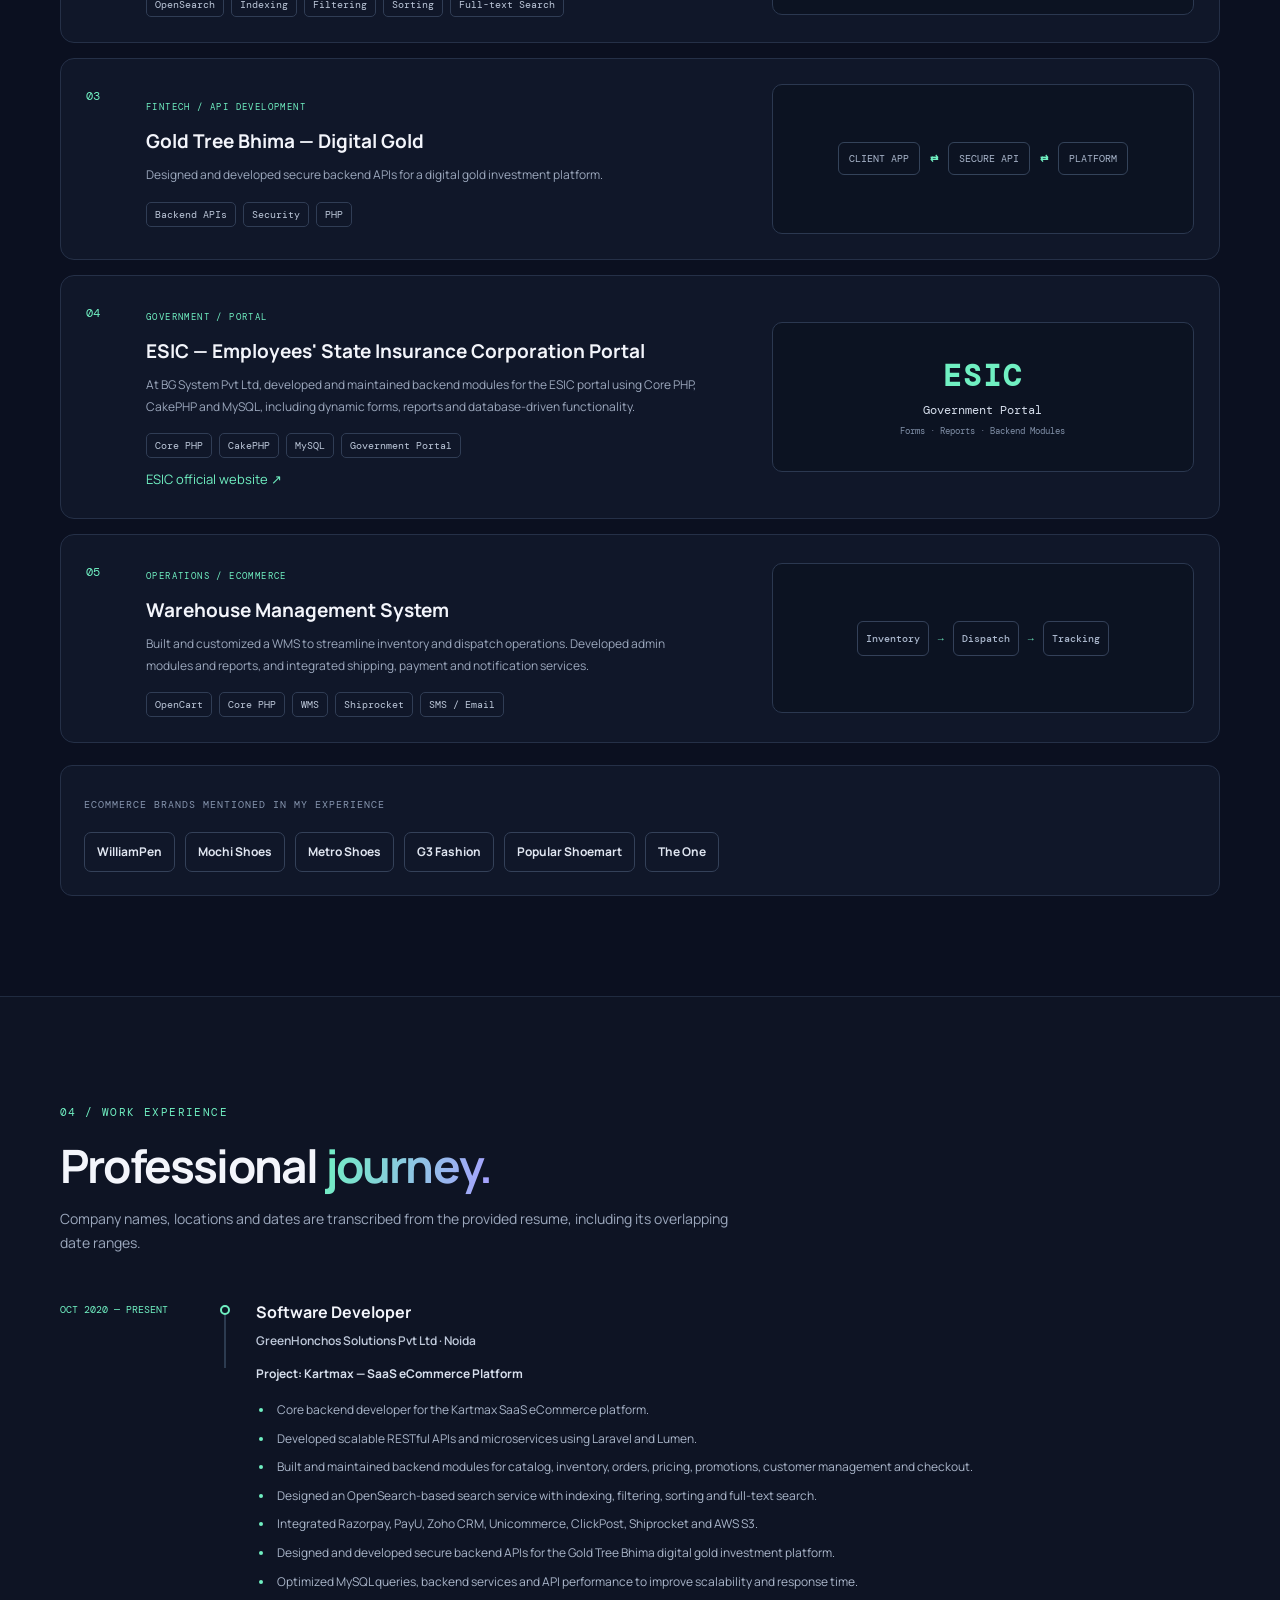
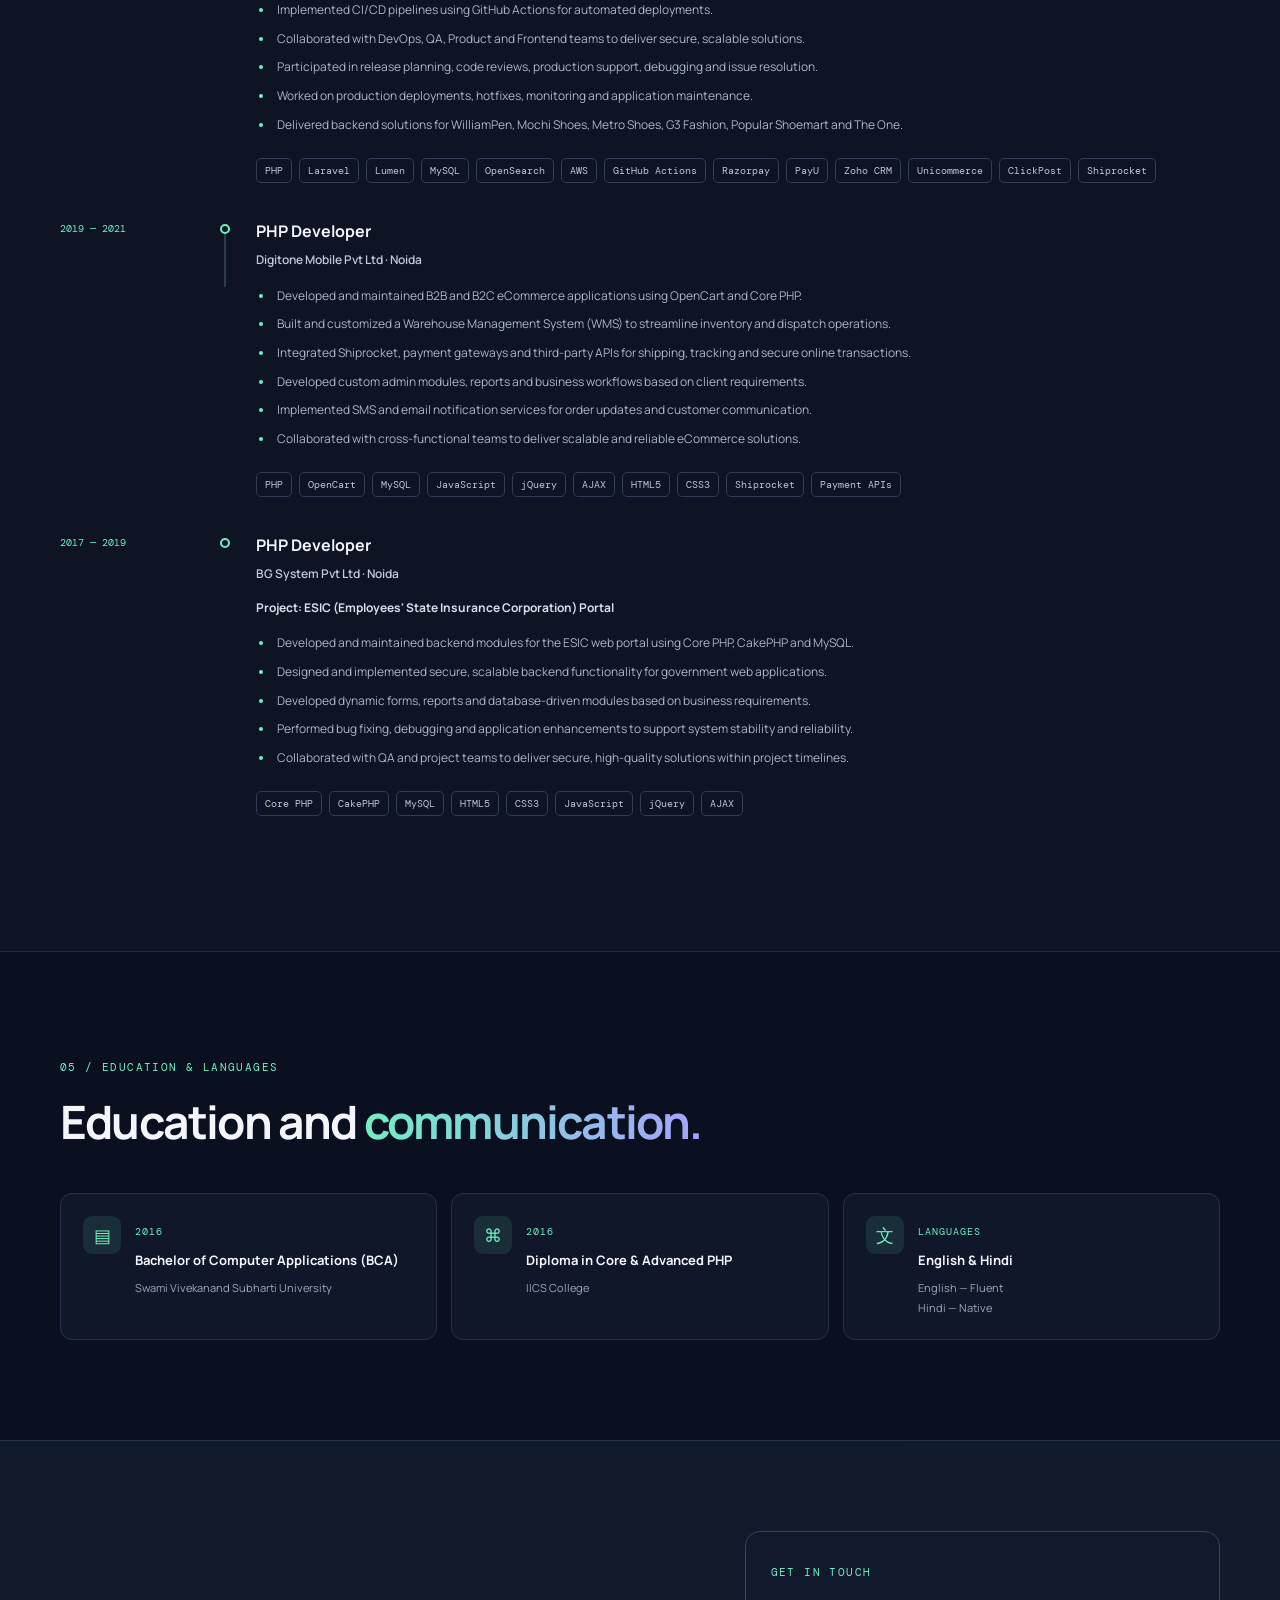
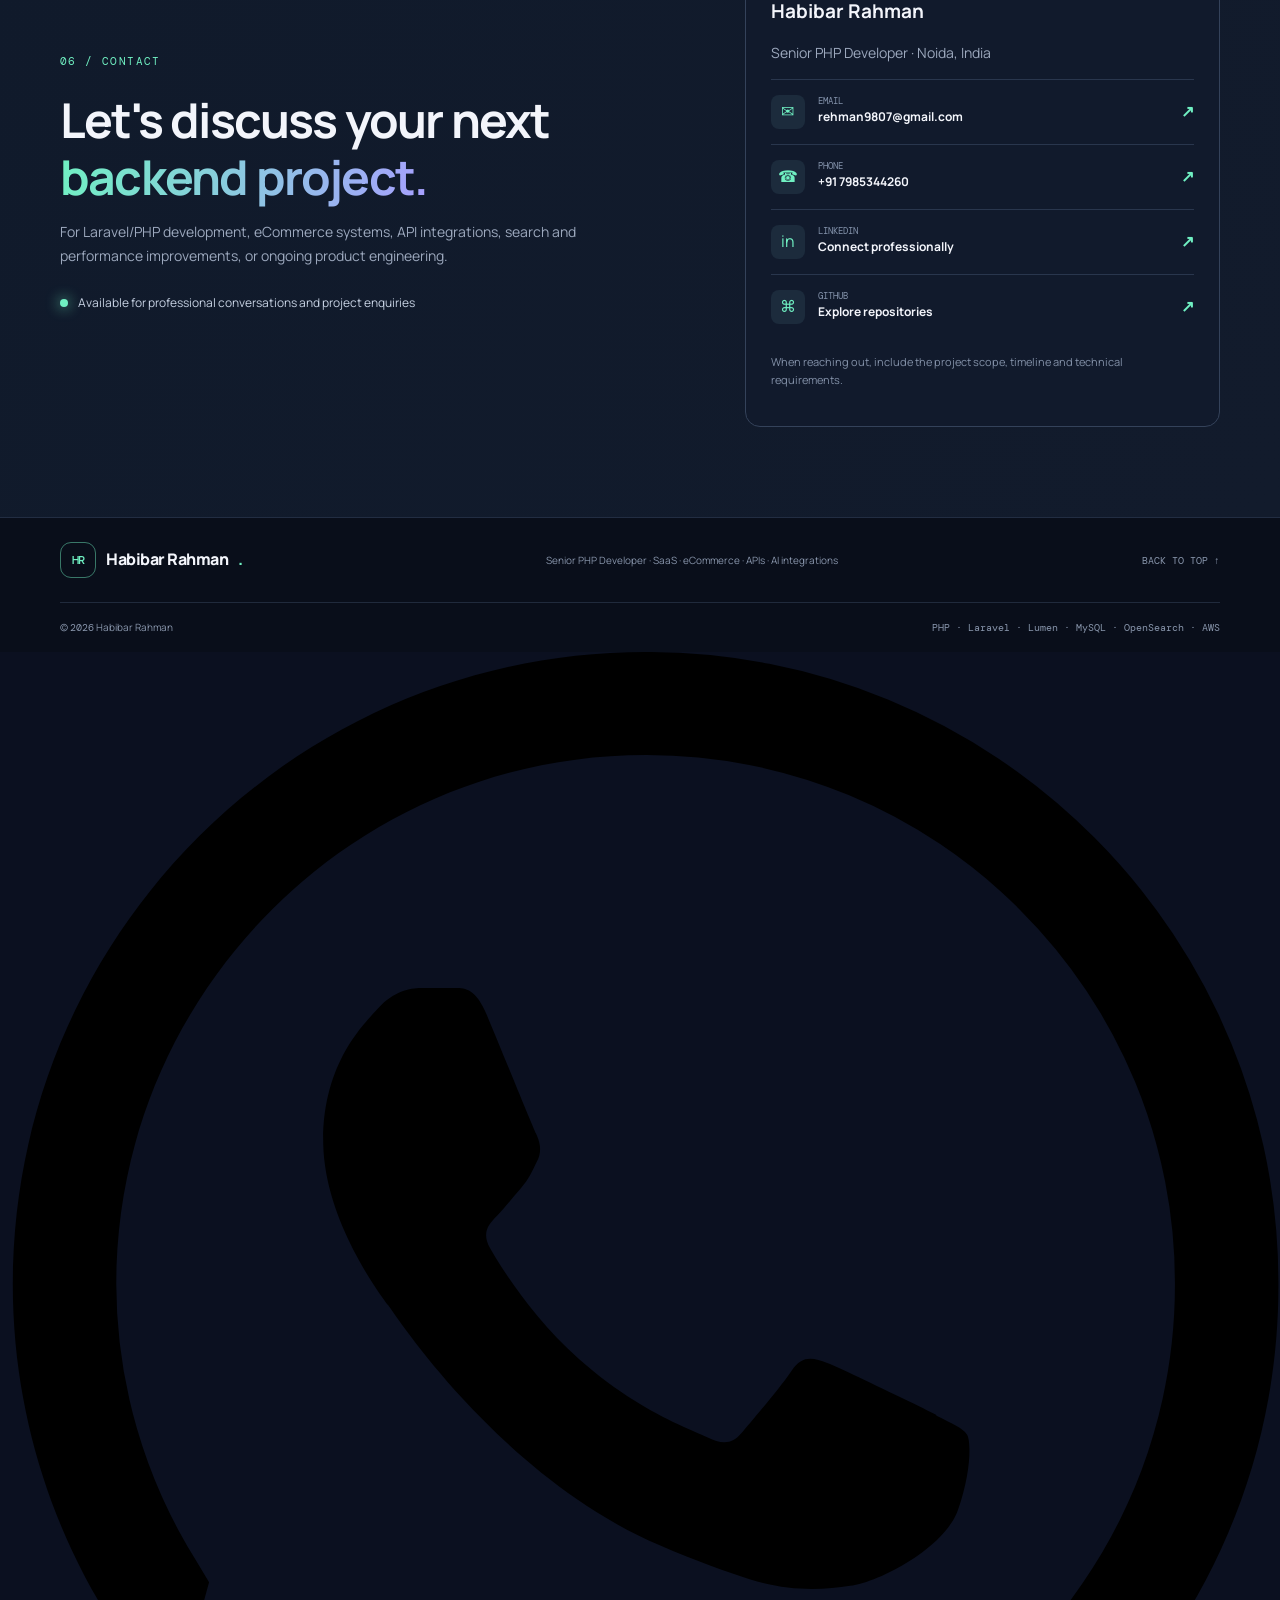
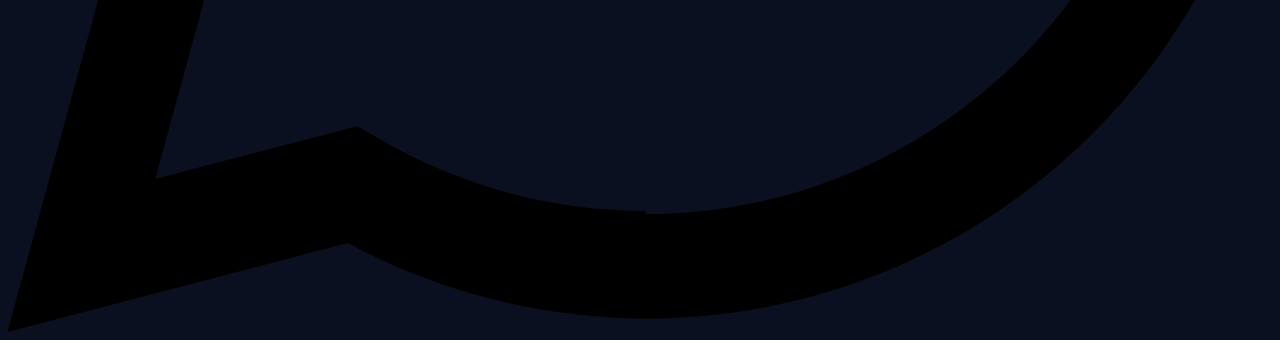
==== commit b5ef2dea: "Add floating WhatsApp contact button" ====
--- a/index.html
+++ b/index.html
@@ -148,4 +148,8 @@
 </div></section>
 </main>
 <footer><div class="wrap footer-top"><a class="brand" href="#home"><span class="brand-icon">HR</span> Habibar Rahman<span class="accent">.</span></a><span>Senior PHP Developer · SaaS · eCommerce · APIs · AI integrations</span><a href="#home">BACK TO TOP ↑</a></div><div class="wrap footer-bottom"><span>© <span id="year"></span> Habibar Rahman</span><span>PHP · Laravel · Lumen · MySQL · OpenSearch · AWS</span></div></footer>
+
+  <a class="whatsapp-float" href="https://wa.me/917985344260" target="_blank" rel="noopener noreferrer" aria-label="Chat with me on WhatsApp" title="Chat on WhatsApp">
+    <svg viewBox="0 0 24 24" aria-hidden="true" focusable="false"><path d="M20.52 3.48A11.8 11.8 0 0 0 12.1 0C5.56 0 .24 5.31.24 11.85c0 2.09.55 4.13 1.6 5.93L.14 24l6.38-1.67a11.9 11.9 0 0 0 5.58 1.42h.01c6.54 0 11.86-5.32 11.86-11.86a11.8 11.8 0 0 0-3.45-8.41ZM12.1 21.73a9.9 9.9 0 0 1-5.04-1.38l-.36-.21-3.79.99 1.01-3.69-.23-.38a9.82 9.82 0 0 1-1.51-5.21c0-5.47 4.45-9.92 9.93-9.92a9.87 9.87 0 0 1 7.02 2.91 9.87 9.87 0 0 1 2.9 7.03c0 5.47-4.45 9.92-9.93 9.92Zm5.45-7.43c-.3-.15-1.77-.87-2.04-.97-.27-.1-.47-.15-.67.15-.2.3-.77.97-.94 1.17-.17.2-.35.22-.65.07-.3-.15-1.26-.46-2.4-1.47-.89-.79-1.49-1.77-1.66-2.07-.17-.3-.02-.46.13-.61.13-.13.3-.35.45-.52.15-.17.2-.3.3-.5.1-.2.05-.37-.02-.52-.07-.15-.67-1.62-.92-2.22-.24-.58-.48-.5-.67-.51h-.57c-.2 0-.52.07-.79.37-.27.3-1.04 1.02-1.04 2.49s1.07 2.89 1.22 3.09c.15.2 2.1 3.21 5.09 4.5.71.31 1.27.5 1.7.64.71.23 1.36.2 1.87.12.57-.08 1.77-.72 2.02-1.42.25-.7.25-1.3.17-1.42-.08-.12-.27-.2-.57-.35Z"/></svg>
+  </a>
 </body></html>
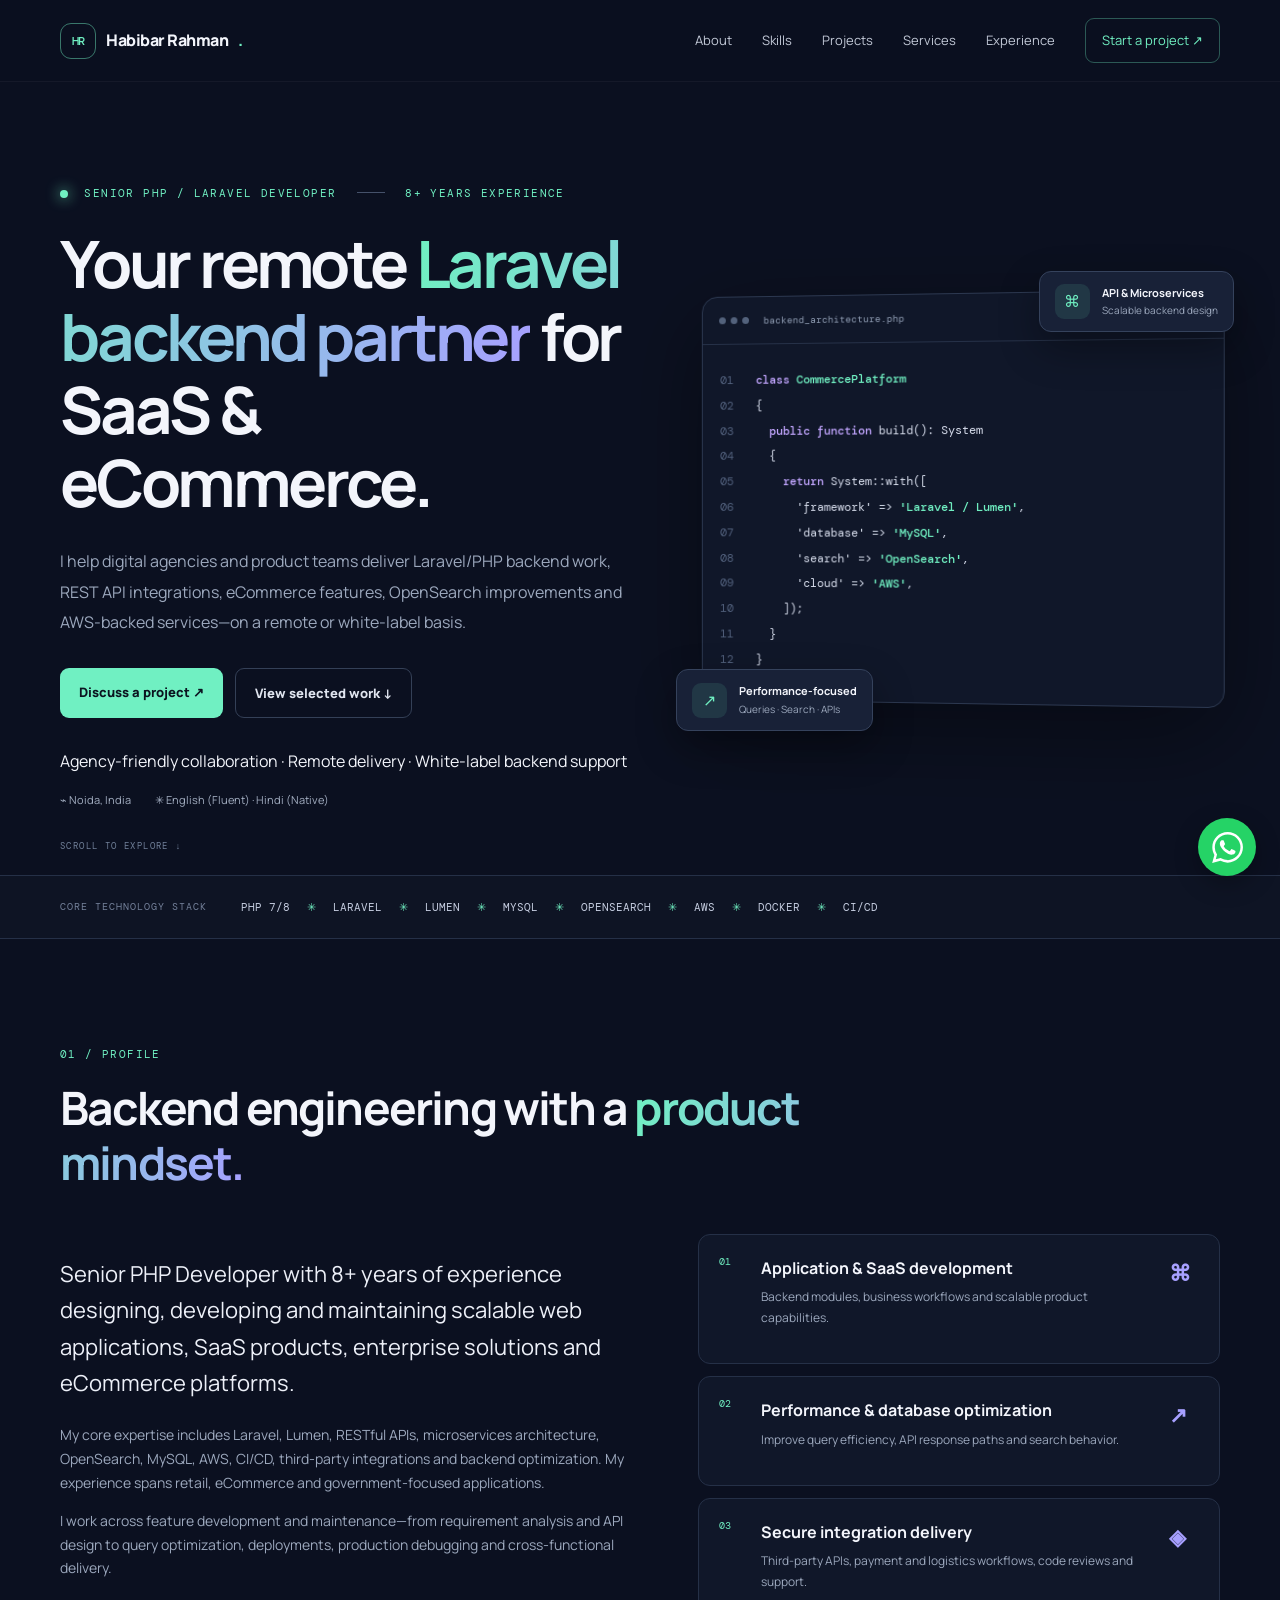
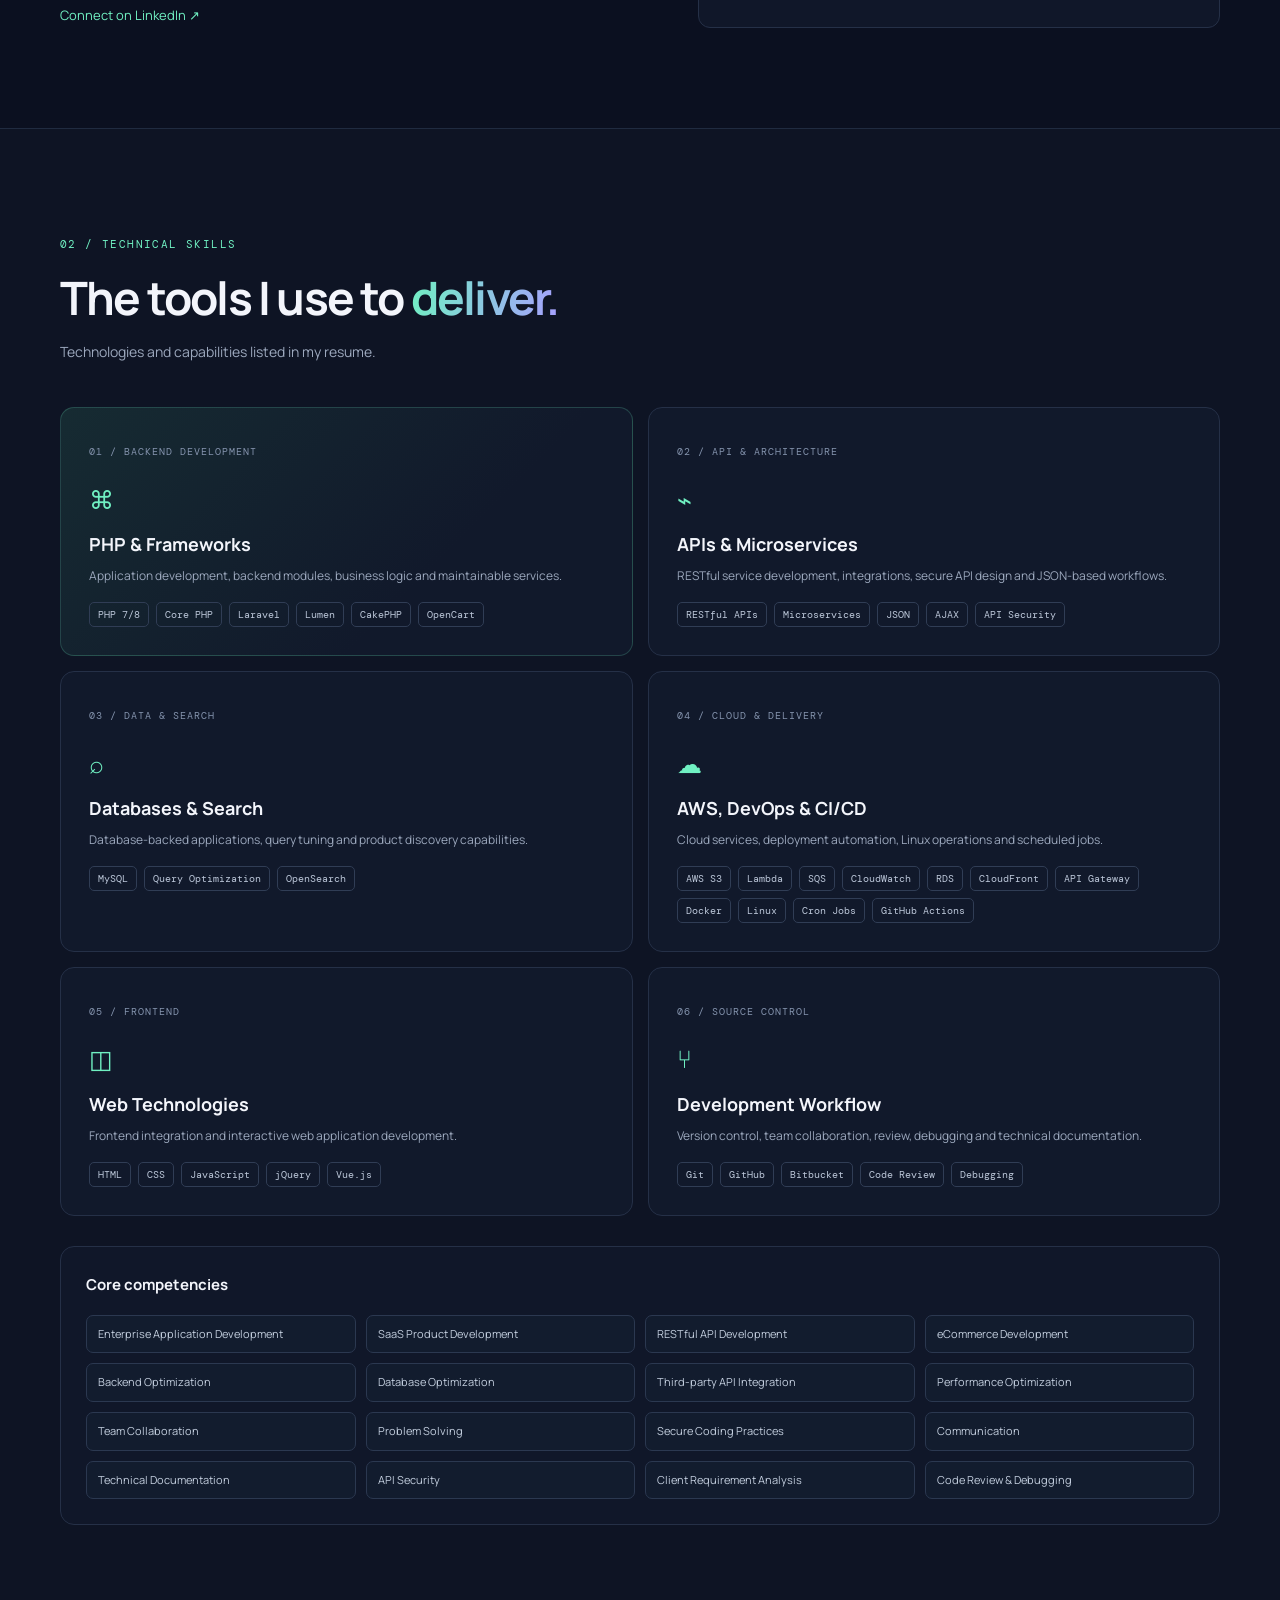
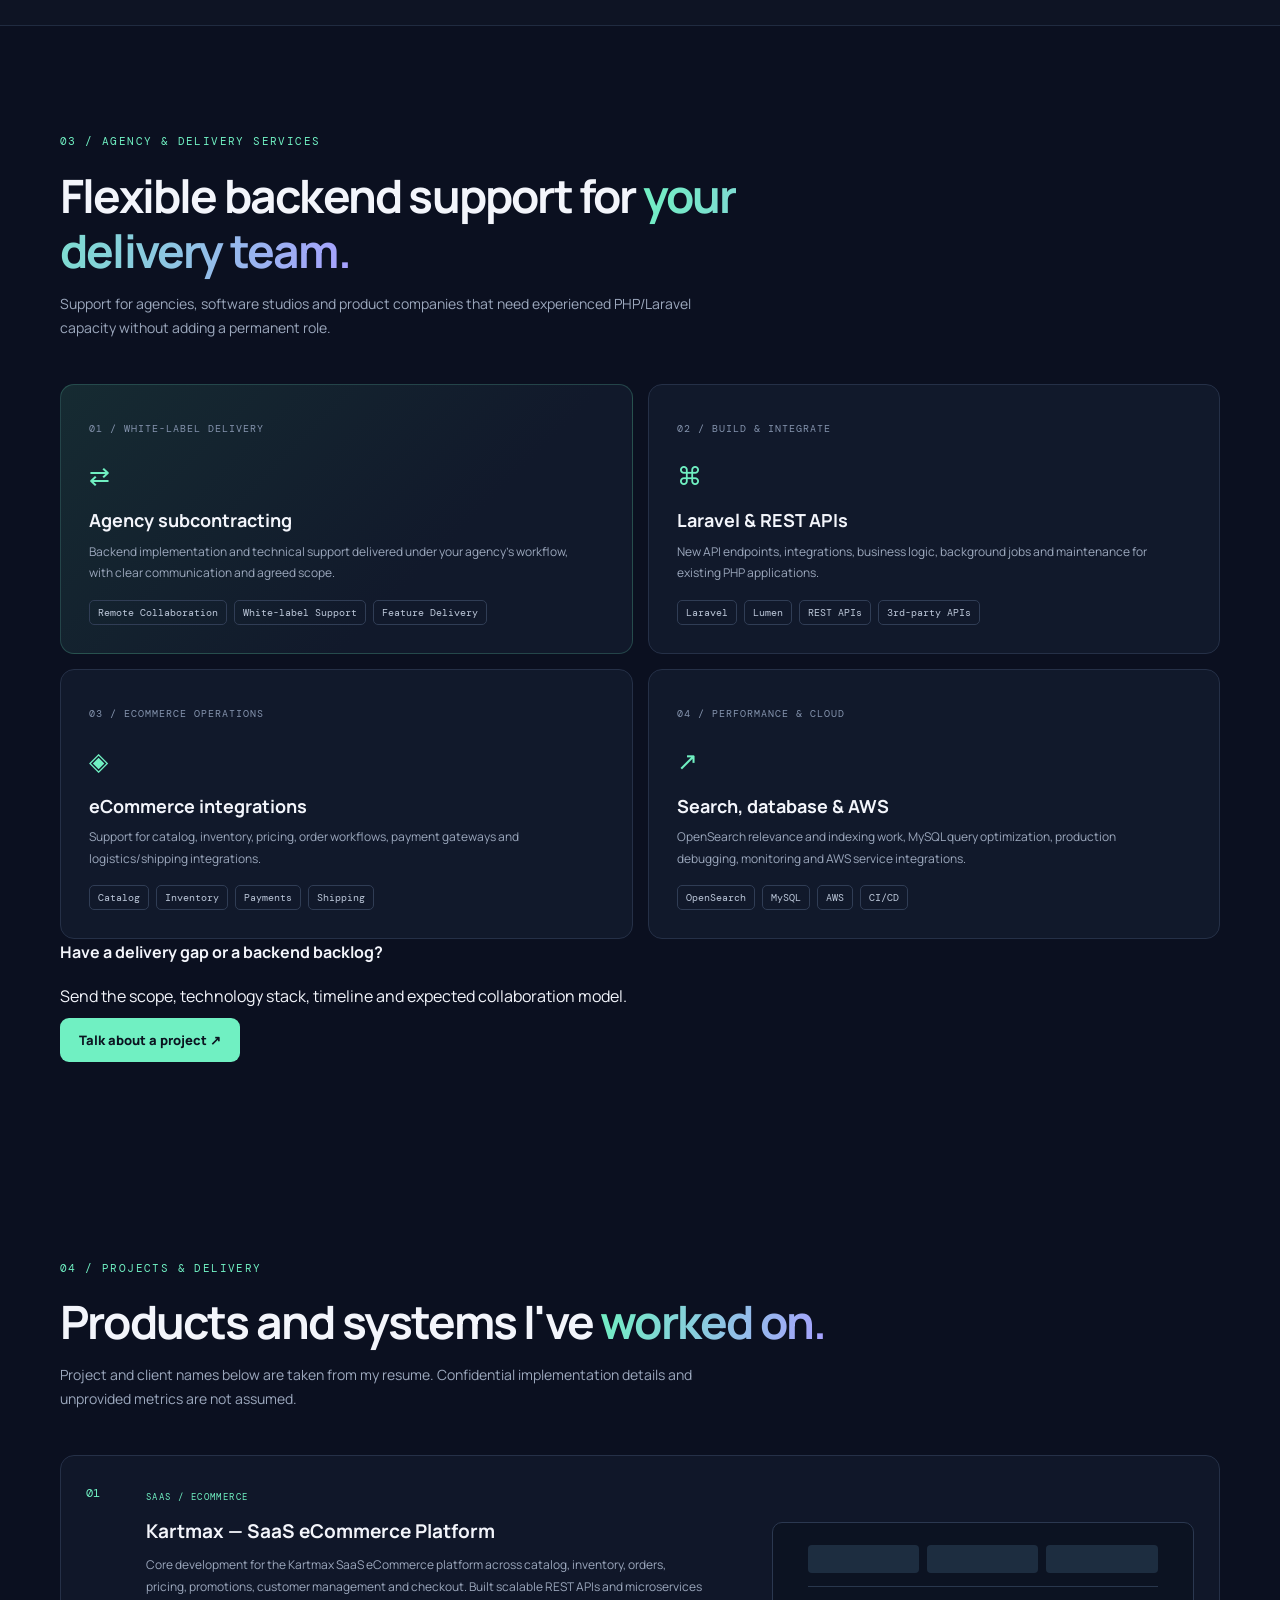
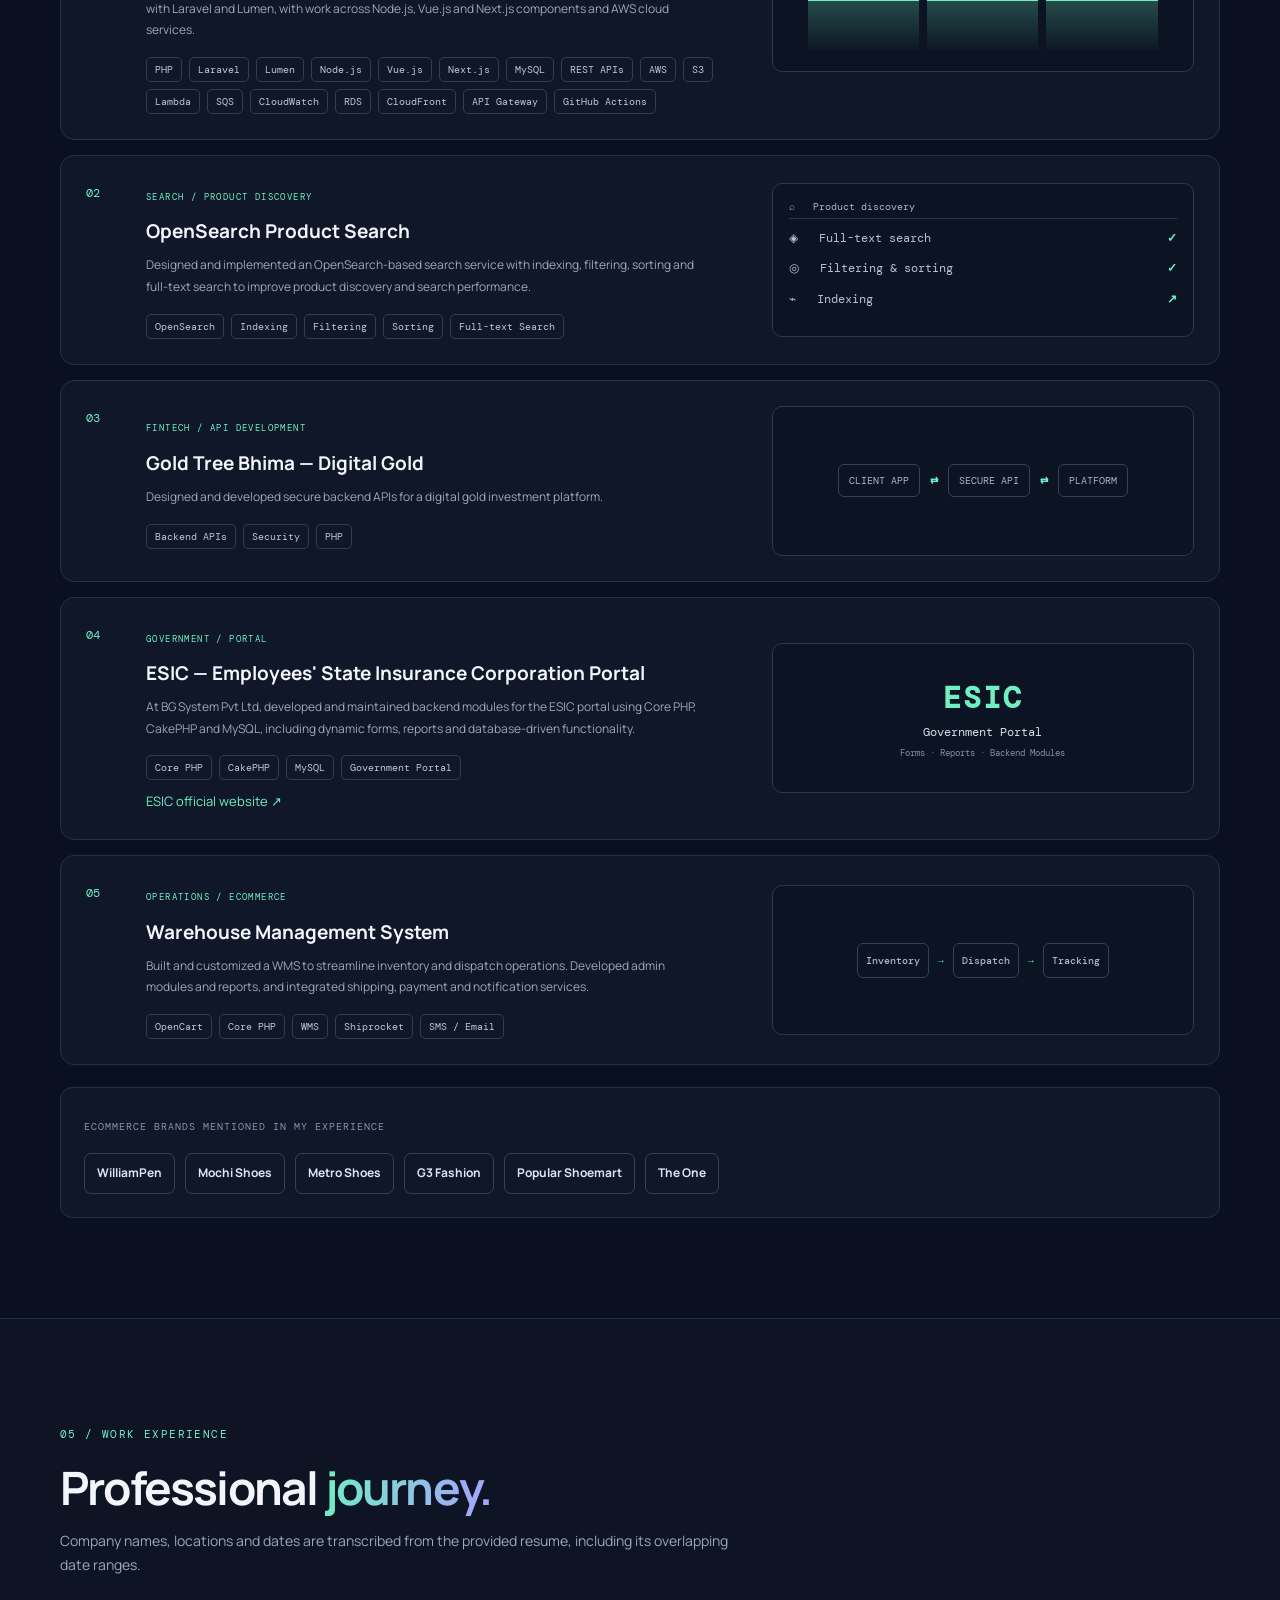
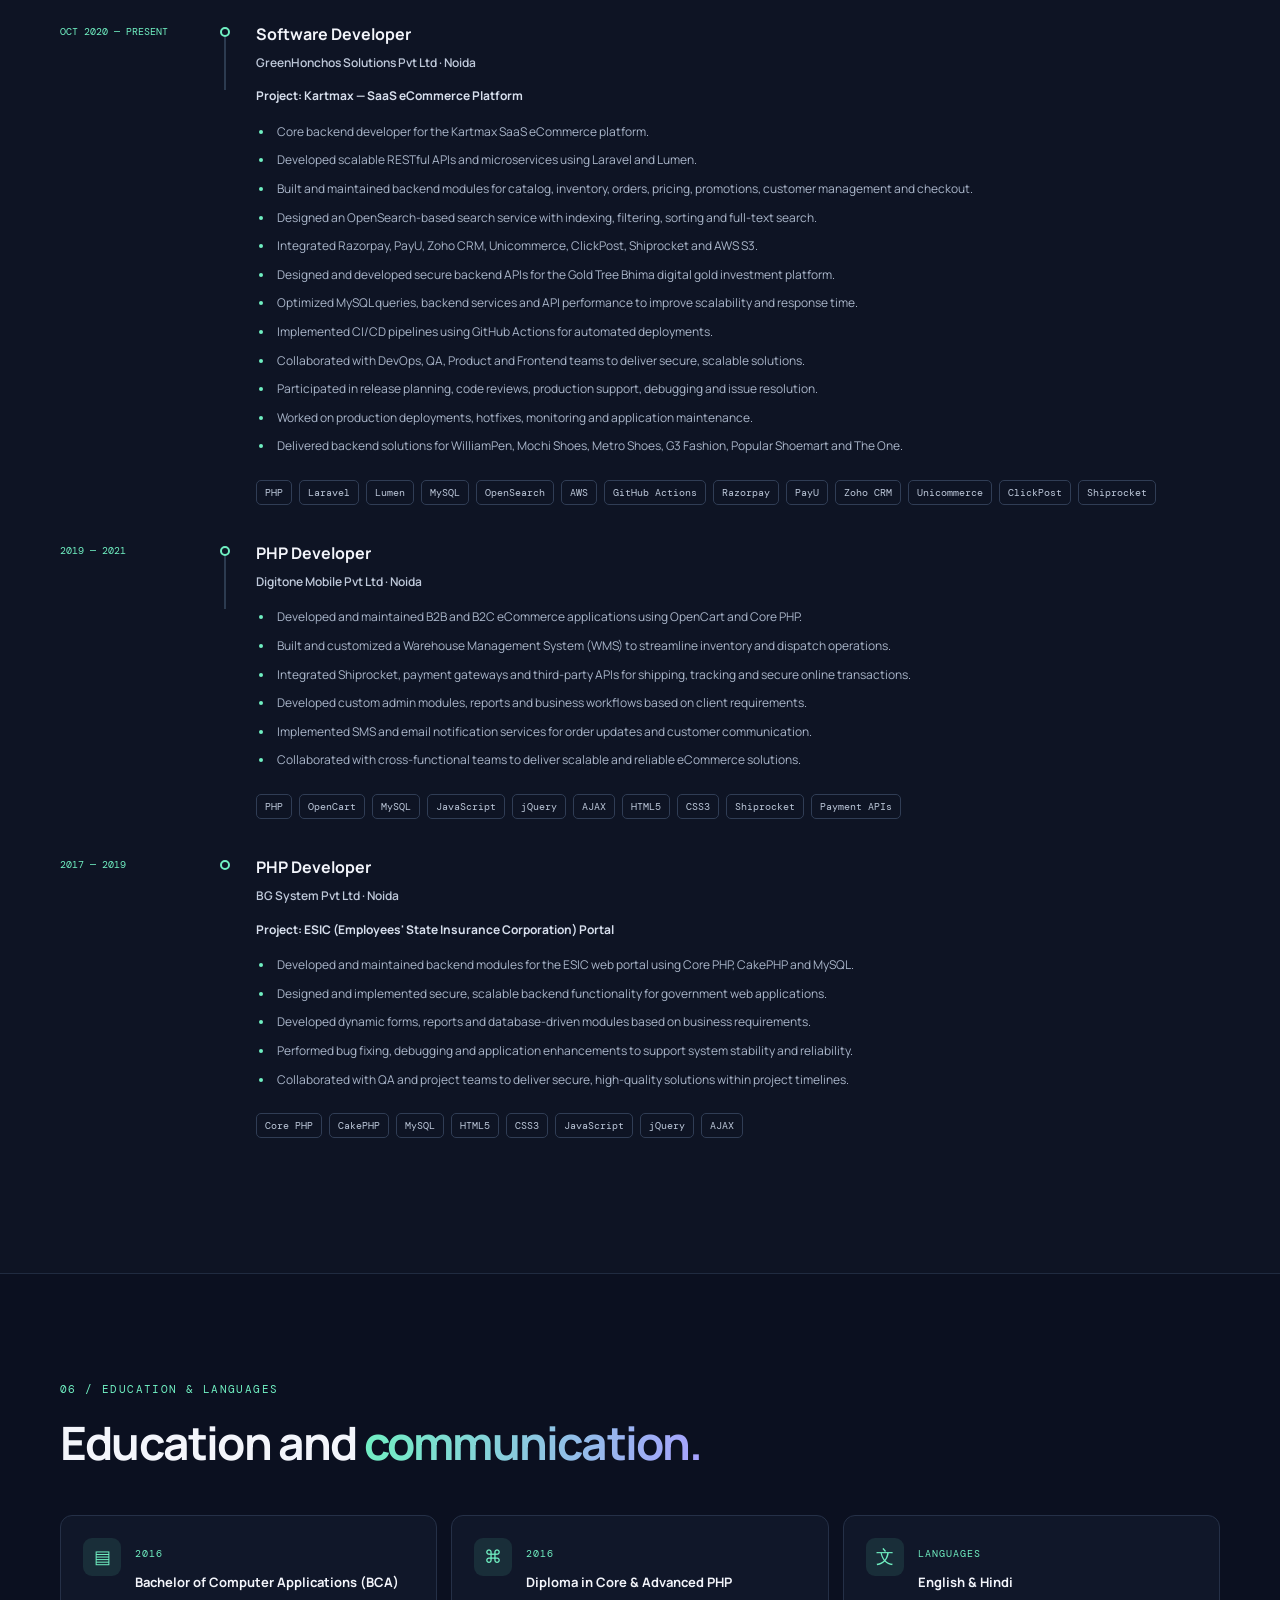
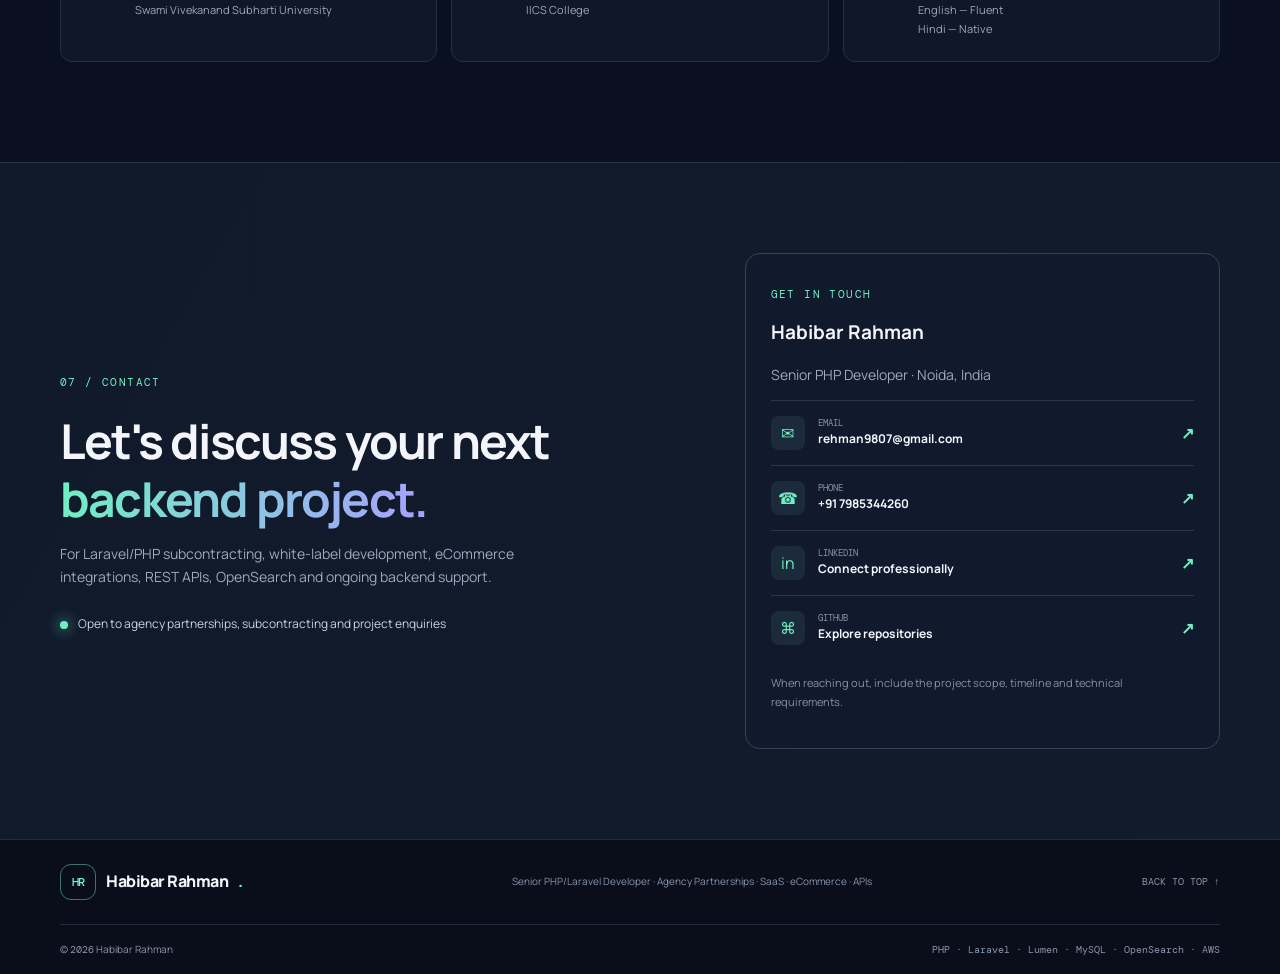
==== commit 1ff36df5: "Refresh portfolio for agency partnerships and Laravel services" ====
--- a/index.html
+++ b/index.html
@@ -4,31 +4,53 @@
   <meta charset="utf-8">
   <meta name="viewport" content="width=device-width, initial-scale=1">
   <meta name="theme-color" content="#0b1020">
-  <meta name="description" content="Habibar Rahman — Senior PHP Developer with 8+ years of experience in Laravel, Lumen, SaaS, eCommerce, OpenSearch, AWS and enterprise applications.">
-  <meta property="og:title" content="Habibar Rahman | Senior PHP Developer">
-  <meta property="og:description" content="8+ years building SaaS, eCommerce platforms, government portals, APIs and backend systems.">
-  <title>Habibar Rahman | Senior PHP Developer</title>
+  <meta name="author" content="Habibar Rahman">
+  <meta name="robots" content="index, follow">
+  <link rel="canonical" href="https://habibar-rahman.github.io/">
+  <meta property="og:type" content="website">
+  <meta property="og:url" content="https://habibar-rahman.github.io/">
+  <meta name="twitter:card" content="summary">
+  <meta name="twitter:title" content="Habibar Rahman | Senior PHP &amp; Laravel Developer">
+  <meta name="twitter:description" content="Remote Laravel/PHP development partner for SaaS, eCommerce, APIs, OpenSearch and AWS projects.">
+  <meta name="description" content="Habibar Rahman is a Senior PHP/Laravel Developer with 8+ years of experience in SaaS, eCommerce, REST APIs, OpenSearch, MySQL and AWS. Available for remote agency partnerships and white-label backend development.">
+  <meta property="og:title" content="Habibar Rahman | Senior PHP &amp; Laravel Developer">
+  <meta property="og:description" content="Remote Laravel/PHP development partner for SaaS, eCommerce, REST APIs, OpenSearch and AWS projects.">
+  <title>Habibar Rahman | Senior PHP &amp; Laravel Developer</title>
   <link rel="preconnect" href="https://fonts.googleapis.com">
   <link rel="preconnect" href="https://fonts.gstatic.com" crossorigin>
   <link href="https://fonts.googleapis.com/css2?family=DM+Mono:wght@400;500&family=Manrope:wght@400;500;600;700;800&display=swap" rel="stylesheet">
   <link rel="stylesheet" href="style.css">
   <script defer src="script.js"></script>
+  <script type="application/ld+json">
+  {
+    "@context": "https://schema.org",
+    "@type": "Person",
+    "name": "Habibar Rahman",
+    "url": "https://habibar-rahman.github.io/",
+    "jobTitle": "Senior PHP / Laravel Developer",
+    "description": "Senior PHP/Laravel Developer with 8+ years of experience in SaaS, eCommerce, REST APIs, OpenSearch, MySQL and AWS.",
+    "email": "mailto:rehman9807@gmail.com",
+    "sameAs": ["https://github.com/Habibar-Rahman","https://www.linkedin.com/in/habibar-rahman-60a43912a/"],
+    "knowsAbout": ["PHP","Laravel","Lumen","REST APIs","Microservices","eCommerce","OpenSearch","MySQL","AWS","CI/CD"]
+  }
+  </script>
 </head>
 <body>
 <header class="header">
   <a class="brand" href="#home"><span class="brand-icon">HR</span> Habibar Rahman<span class="accent">.</span></a>
   <button class="menu-toggle" aria-label="Toggle navigation" aria-expanded="false"><span></span><span></span></button>
   <nav class="nav" aria-label="Main navigation">
-    <a href="#about">About</a><a href="#expertise">Skills</a><a href="#projects">Projects</a><a href="#ai-engineering">AI / MCP</a><a href="#experience">Experience</a><a href="#education">Education</a><a class="nav-cta" href="#contact">Contact ↗</a>
+    <a href="#about">About</a><a href="#expertise">Skills</a><a href="#projects">Projects</a><a href="#services">Services</a><a href="#experience">Experience</a><a class="nav-cta" href="#contact">Start a project ↗</a>
   </nav>
 </header>
 <main>
 <section class="hero wrap" id="home">
   <div class="hero-copy">
-    <div class="eyebrow"><span class="status"></span> SENIOR PHP DEVELOPER <i></i> 8+ YEARS EXPERIENCE</div>
-    <h1>Building dependable <span class="gradient">backend systems</span> for real-world products.</h1>
-    <p class="hero-lead">I design, develop and maintain scalable web applications, SaaS products, enterprise solutions and eCommerce platforms—with a focus on APIs, search, integrations and backend performance.</p>
-    <div class="actions"><a class="button primary" href="#contact">Discuss a project ↗</a><a class="button secondary" href="#experience">View experience ↓</a></div>
+    <div class="eyebrow"><span class="status"></span> SENIOR PHP / LARAVEL DEVELOPER <i></i> 8+ YEARS EXPERIENCE</div>
+    <h1>Your remote <span class="gradient">Laravel backend partner</span> for SaaS &amp; eCommerce.</h1>
+    <p class="hero-lead">I help digital agencies and product teams deliver Laravel/PHP backend work, REST API integrations, eCommerce features, OpenSearch improvements and AWS-backed services—on a remote or white-label basis.</p>
+    <div class="actions"><a class="button primary" href="mailto:rehman9807@gmail.com?subject=Laravel%2FPHP%20Project%20Enquiry">Discuss a project ↗</a><a class="button secondary" href="#projects">View selected work ↓</a></div>
+    <p class="hero-note">Agency-friendly collaboration · Remote delivery · White-label backend support</p>
     <div class="hero-meta"><span>⌁ Noida, India</span><span>✳ English (Fluent) · Hindi (Native)</span></div>
   </div>
   <div class="hero-art">
@@ -72,17 +94,19 @@
   <div class="competency-block"><h3>Core competencies</h3><div class="competency-grid"><span>Enterprise Application Development</span><span>SaaS Product Development</span><span>RESTful API Development</span><span>eCommerce Development</span><span>Backend Optimization</span><span>Database Optimization</span><span>Third-party API Integration</span><span>Performance Optimization</span><span>Team Collaboration</span><span>Problem Solving</span><span>Secure Coding Practices</span><span>Communication</span><span>Technical Documentation</span><span>API Security</span><span>Client Requirement Analysis</span><span>Code Review & Debugging</span></div></div>
 </div></section>
 
-<section class="section ai-section" id="ai-engineering"><div class="wrap">
-  <div class="section-title"><small>03 / AI-ASSISTED DEVELOPMENT & MCP</small><h2>Using AI to improve <span class="gradient">development workflows.</span></h2><p>I use AI tools to support software development, including working from Markdown-based specifications and implementation plans. I have also built an MCP project; this section reflects that scope without overstating production AI experience.</p></div>
-  <div class="cards ai-cards">
-    <article class="skill-card featured"><small>01 / MCP PROJECT</small><div class="card-icon">⇄</div><h3>Model Context Protocol (MCP)</h3><p>Built an MCP project to explore connecting AI clients with defined tools or capabilities. Project details can be expanded with the actual server language, tools and demo once documented.</p><div class="tags"><span>MCP</span><span>Node.js</span><span>Tool Integration</span><span>AI Client Connectivity</span></div></article>
-    <article class="skill-card"><small>02 / AI-ASSISTED ENGINEERING</small><div class="card-icon">✳</div><h3>AI-assisted development with Markdown</h3><p>Use AI during development with Markdown (.md) files to capture requirements, implementation instructions, context and task breakdowns.</p><div class="tags"><span>AI Coding Tools</span><span>Markdown Specs</span><span>Implementation Planning</span></div></article>
+<section class="section services-section" id="services"><div class="wrap">
+  <div class="section-title"><small>03 / AGENCY &amp; DELIVERY SERVICES</small><h2>Flexible backend support for <span class="gradient">your delivery team.</span></h2><p>Support for agencies, software studios and product companies that need experienced PHP/Laravel capacity without adding a permanent role.</p></div>
+  <div class="cards">
+    <article class="skill-card featured"><small>01 / WHITE-LABEL DELIVERY</small><div class="card-icon">⇄</div><h3>Agency subcontracting</h3><p>Backend implementation and technical support delivered under your agency's workflow, with clear communication and agreed scope.</p><div class="tags"><span>Remote Collaboration</span><span>White-label Support</span><span>Feature Delivery</span></div></article>
+    <article class="skill-card"><small>02 / BUILD &amp; INTEGRATE</small><div class="card-icon">⌘</div><h3>Laravel &amp; REST APIs</h3><p>New API endpoints, integrations, business logic, background jobs and maintenance for existing PHP applications.</p><div class="tags"><span>Laravel</span><span>Lumen</span><span>REST APIs</span><span>3rd-party APIs</span></div></article>
+    <article class="skill-card"><small>03 / ECOMMERCE OPERATIONS</small><div class="card-icon">◈</div><h3>eCommerce integrations</h3><p>Support for catalog, inventory, pricing, order workflows, payment gateways and logistics/shipping integrations.</p><div class="tags"><span>Catalog</span><span>Inventory</span><span>Payments</span><span>Shipping</span></div></article>
+    <article class="skill-card"><small>04 / PERFORMANCE &amp; CLOUD</small><div class="card-icon">↗</div><h3>Search, database &amp; AWS</h3><p>OpenSearch relevance and indexing work, MySQL query optimization, production debugging, monitoring and AWS service integrations.</p><div class="tags"><span>OpenSearch</span><span>MySQL</span><span>AWS</span><span>CI/CD</span></div></article>
   </div>
-  
+  <div class="service-cta"><div><b>Have a delivery gap or a backend backlog?</b><p>Send the scope, technology stack, timeline and expected collaboration model.</p></div><a class="button primary" href="mailto:rehman9807@gmail.com?subject=Agency%20Partnership%20Enquiry">Talk about a project ↗</a></div>
 </div></section>
 
 <section class="wrap section" id="projects">
-  <div class="section-title"><small>03 / PROJECTS & DELIVERY</small><h2>Products and systems I've <span class="gradient">worked on.</span></h2><p>Project and client names below are taken from my resume. Confidential implementation details and unprovided metrics are not assumed.</p></div>
+  <div class="section-title"><small>04 / PROJECTS &amp; DELIVERY</small><h2>Products and systems I've <span class="gradient">worked on.</span></h2><p>Project and client names below are taken from my resume. Confidential implementation details and unprovided metrics are not assumed.</p></div>
   <div class="work-list">
     <article><span class="work-no">01</span><div><small>SAAS / ECOMMERCE</small><h3>Kartmax — SaaS eCommerce Platform</h3><p>Core development for the Kartmax SaaS eCommerce platform across catalog, inventory, orders, pricing, promotions, customer management and checkout. Built scalable REST APIs and microservices with Laravel and Lumen, with work across Node.js, Vue.js and Next.js components and AWS cloud services.</p><div class="tags"><span>PHP</span><span>Laravel</span><span>Lumen</span><span>Node.js</span><span>Vue.js</span><span>Next.js</span><span>MySQL</span><span>REST APIs</span><span>AWS</span><span>S3</span><span>Lambda</span><span>SQS</span><span>CloudWatch</span><span>RDS</span><span>CloudFront</span><span>API Gateway</span><span>GitHub Actions</span></div></div><div class="work-art commerce"><div class="dash"><div></div><div></div><div></div><hr><span></span><span></span><span></span></div></div></article>
     <article><span class="work-no">02</span><div><small>SEARCH / PRODUCT DISCOVERY</small><h3>OpenSearch Product Search</h3><p>Designed and implemented an OpenSearch-based search service with indexing, filtering, sorting and full-text search to improve product discovery and search performance.</p><div class="tags"><span>OpenSearch</span><span>Indexing</span><span>Filtering</span><span>Sorting</span><span>Full-text Search</span></div></div><div class="work-art search-art"><div>⌕ &nbsp; Product discovery<hr><p>◈ &nbsp; Full-text search <b>✓</b></p><p>◎ &nbsp; Filtering & sorting <b>✓</b></p><p>⌁ &nbsp; Indexing <b>↗</b></p></div></div></article>
@@ -94,7 +118,7 @@
 </section>
 
 <section class="muted" id="experience"><div class="wrap section">
-  <div class="section-title"><small>04 / WORK EXPERIENCE</small><h2>Professional <span class="gradient">journey.</span></h2><p>Company names, locations and dates are transcribed from the provided resume, including its overlapping date ranges.</p></div>
+  <div class="section-title"><small>05 / WORK EXPERIENCE</small><h2>Professional <span class="gradient">journey.</span></h2><p>Company names, locations and dates are transcribed from the provided resume, including its overlapping date ranges.</p></div>
   <div class="timeline">
     <article><time>OCT 2020 — PRESENT</time><span class="timeline-dot"></span><div><h3>Software Developer</h3><h4>GreenHonchos Solutions Pvt Ltd · Noida</h4><p class="project-label">Project: Kartmax — SaaS eCommerce Platform</p><ul class="detail-list">
       <li>Core backend developer for the Kartmax SaaS eCommerce platform.</li>
@@ -129,7 +153,7 @@
 </div></section>
 
 <section class="wrap section" id="education">
-  <div class="section-title"><small>05 / EDUCATION & LANGUAGES</small><h2>Education and <span class="gradient">communication.</span></h2></div>
+  <div class="section-title"><small>06 / EDUCATION &amp; LANGUAGES</small><h2>Education and <span class="gradient">communication.</span></h2></div>
   <div class="education-grid">
     <div class="education-card"><div class="edu-icon">▤</div><div><small>2016</small><h3>Bachelor of Computer Applications (BCA)</h3><p>Swami Vivekanand Subharti University</p></div></div>
     <div class="education-card"><div class="edu-icon">⌘</div><div><small>2016</small><h3>Diploma in Core & Advanced PHP</h3><p>IICS College</p></div></div>
@@ -137,7 +161,7 @@
   </div>
 </section>
 
-<section class="contact" id="contact"><div class="wrap contact-grid"><div><small>06 / CONTACT</small><h2>Let's discuss your next <span class="gradient">backend project.</span></h2><p>For Laravel/PHP development, eCommerce systems, API integrations, search and performance improvements, or ongoing product engineering.</p><div class="availability"><span class="status"></span> Available for professional conversations and project enquiries</div></div>
+<section class="contact" id="contact"><div class="wrap contact-grid"><div><small>07 / CONTACT</small><h2>Let's discuss your next <span class="gradient">backend project.</span></h2><p>For Laravel/PHP subcontracting, white-label development, eCommerce integrations, REST APIs, OpenSearch and ongoing backend support.</p><div class="availability"><span class="status"></span> Open to agency partnerships, subcontracting and project enquiries</div></div>
   <div class="contact-card"><small>GET IN TOUCH</small><h3>Habibar Rahman</h3><p>Senior PHP Developer · Noida, India</p>
     <a href="mailto:rehman9807@gmail.com?subject=Project%20Enquiry"><span>✉</span><div><small>EMAIL</small><b>rehman9807@gmail.com</b></div><strong>↗</strong></a>
     <a href="tel:+917985344260"><span>☎</span><div><small>PHONE</small><b>+91 7985344260</b></div><strong>↗</strong></a>
@@ -147,7 +171,7 @@
   </div>
 </div></section>
 </main>
-<footer><div class="wrap footer-top"><a class="brand" href="#home"><span class="brand-icon">HR</span> Habibar Rahman<span class="accent">.</span></a><span>Senior PHP Developer · SaaS · eCommerce · APIs · AI integrations</span><a href="#home">BACK TO TOP ↑</a></div><div class="wrap footer-bottom"><span>© <span id="year"></span> Habibar Rahman</span><span>PHP · Laravel · Lumen · MySQL · OpenSearch · AWS</span></div></footer>
+<footer><div class="wrap footer-top"><a class="brand" href="#home"><span class="brand-icon">HR</span> Habibar Rahman<span class="accent">.</span></a><span>Senior PHP/Laravel Developer · Agency Partnerships · SaaS · eCommerce · APIs</span><a href="#home">BACK TO TOP ↑</a></div><div class="wrap footer-bottom"><span>© <span id="year"></span> Habibar Rahman</span><span>PHP · Laravel · Lumen · MySQL · OpenSearch · AWS</span></div></footer>
 
   <a class="whatsapp-float" href="https://wa.me/917985344260" target="_blank" rel="noopener noreferrer" aria-label="Chat with me on WhatsApp" title="Chat on WhatsApp">
     <svg viewBox="0 0 24 24" aria-hidden="true" focusable="false"><path d="M20.52 3.48A11.8 11.8 0 0 0 12.1 0C5.56 0 .24 5.31.24 11.85c0 2.09.55 4.13 1.6 5.93L.14 24l6.38-1.67a11.9 11.9 0 0 0 5.58 1.42h.01c6.54 0 11.86-5.32 11.86-11.86a11.8 11.8 0 0 0-3.45-8.41ZM12.1 21.73a9.9 9.9 0 0 1-5.04-1.38l-.36-.21-3.79.99 1.01-3.69-.23-.38a9.82 9.82 0 0 1-1.51-5.21c0-5.47 4.45-9.92 9.93-9.92a9.87 9.87 0 0 1 7.02 2.91 9.87 9.87 0 0 1 2.9 7.03c0 5.47-4.45 9.92-9.93 9.92Zm5.45-7.43c-.3-.15-1.77-.87-2.04-.97-.27-.1-.47-.15-.67.15-.2.3-.77.97-.94 1.17-.17.2-.35.22-.65.07-.3-.15-1.26-.46-2.4-1.47-.89-.79-1.49-1.77-1.66-2.07-.17-.3-.02-.46.13-.61.13-.13.3-.35.45-.52.15-.17.2-.3.3-.5.1-.2.05-.37-.02-.52-.07-.15-.67-1.62-.92-2.22-.24-.58-.48-.5-.67-.51h-.57c-.2 0-.52.07-.79.37-.27.3-1.04 1.02-1.04 2.49s1.07 2.89 1.22 3.09c.15.2 2.1 3.21 5.09 4.5.71.31 1.27.5 1.7.64.71.23 1.36.2 1.87.12.57-.08 1.77-.72 2.02-1.42.25-.7.25-1.3.17-1.42-.08-.12-.27-.2-.57-.35Z"/></svg>
--- a/style.css
+++ b/style.css
@@ -46,3 +46,12 @@
 .ai-disclaimer{border-left:2px solid var(--violet);padding:10px 14px;color:#9ba9bf;font-size:11px;line-height:1.8;margin:20px 0 0;background:#15172a}
 @media(max-width:850px){.ai-intro{grid-template-columns:130px 1fr;gap:20px;padding:20px}.ai-orbit{width:120px;height:120px}.node-one{left:39px}.node-three{left:40px}}
 @media(max-width:560px){.ai-intro{grid-template-columns:1fr;padding:20px}.ai-orbit{margin:5px auto 12px}.ai-intro h3{font-size:17px}.ai-cards .skill-card{min-height:0}}
+
+
+/* Floating WhatsApp contact button */
+.whatsapp-float{position:fixed;right:24px;bottom:24px;z-index:1000;width:58px;height:58px;display:flex;align-items:center;justify-content:center;border-radius:50%;background:#25D366;color:#fff;box-shadow:0 8px 24px rgba(0,0,0,.28);transition:transform .2s ease,box-shadow .2s ease}
+.whatsapp-float:hover{transform:translateY(-3px);box-shadow:0 12px 28px rgba(0,0,0,.34)}
+.whatsapp-float:focus-visible{outline:3px solid currentColor;outline-offset:4px}
+.whatsapp-float svg{width:31px;height:31px;fill:currentColor}
+@media(max-width:560px){.whatsapp-float{right:16px;bottom:16px;width:54px;height:54px}.whatsapp-float svg{width:29px;height:29px}}
+@media(prefers-reduced-motion:reduce){.whatsapp-float{transition:none}}
